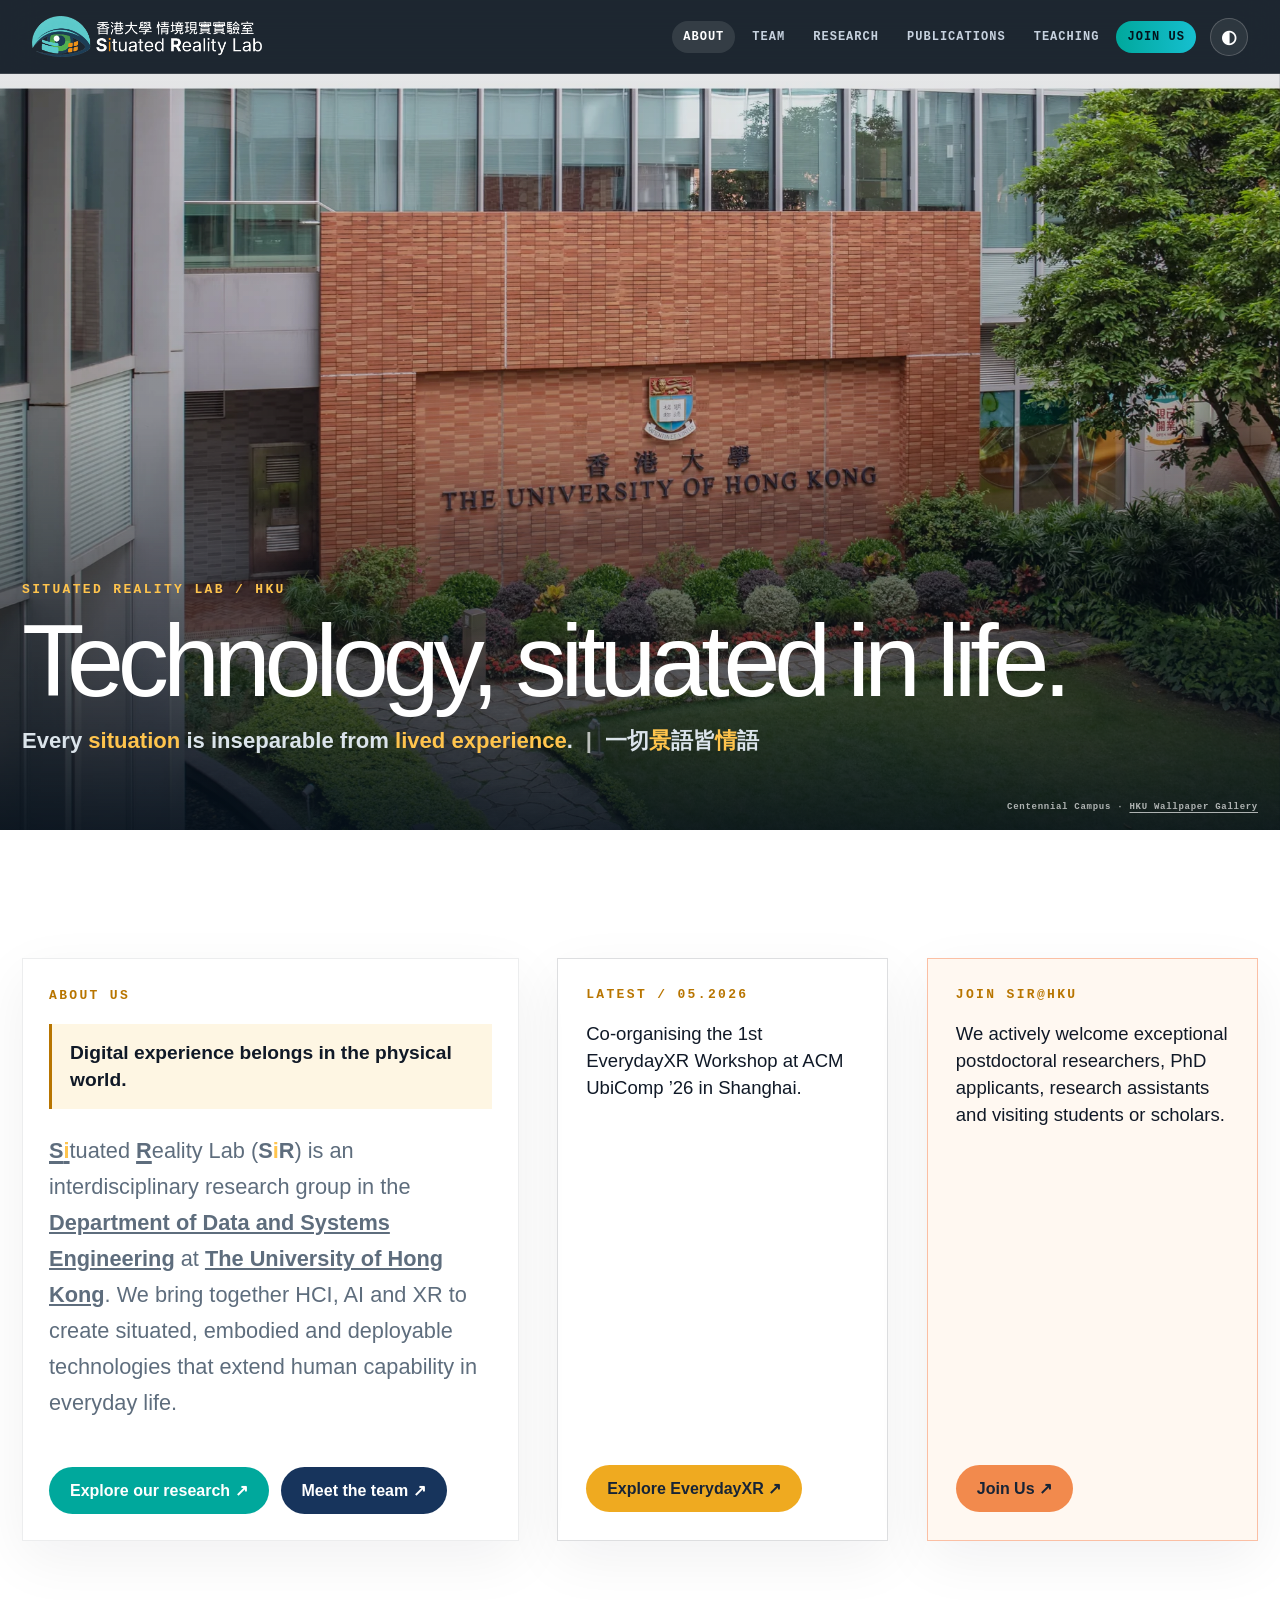
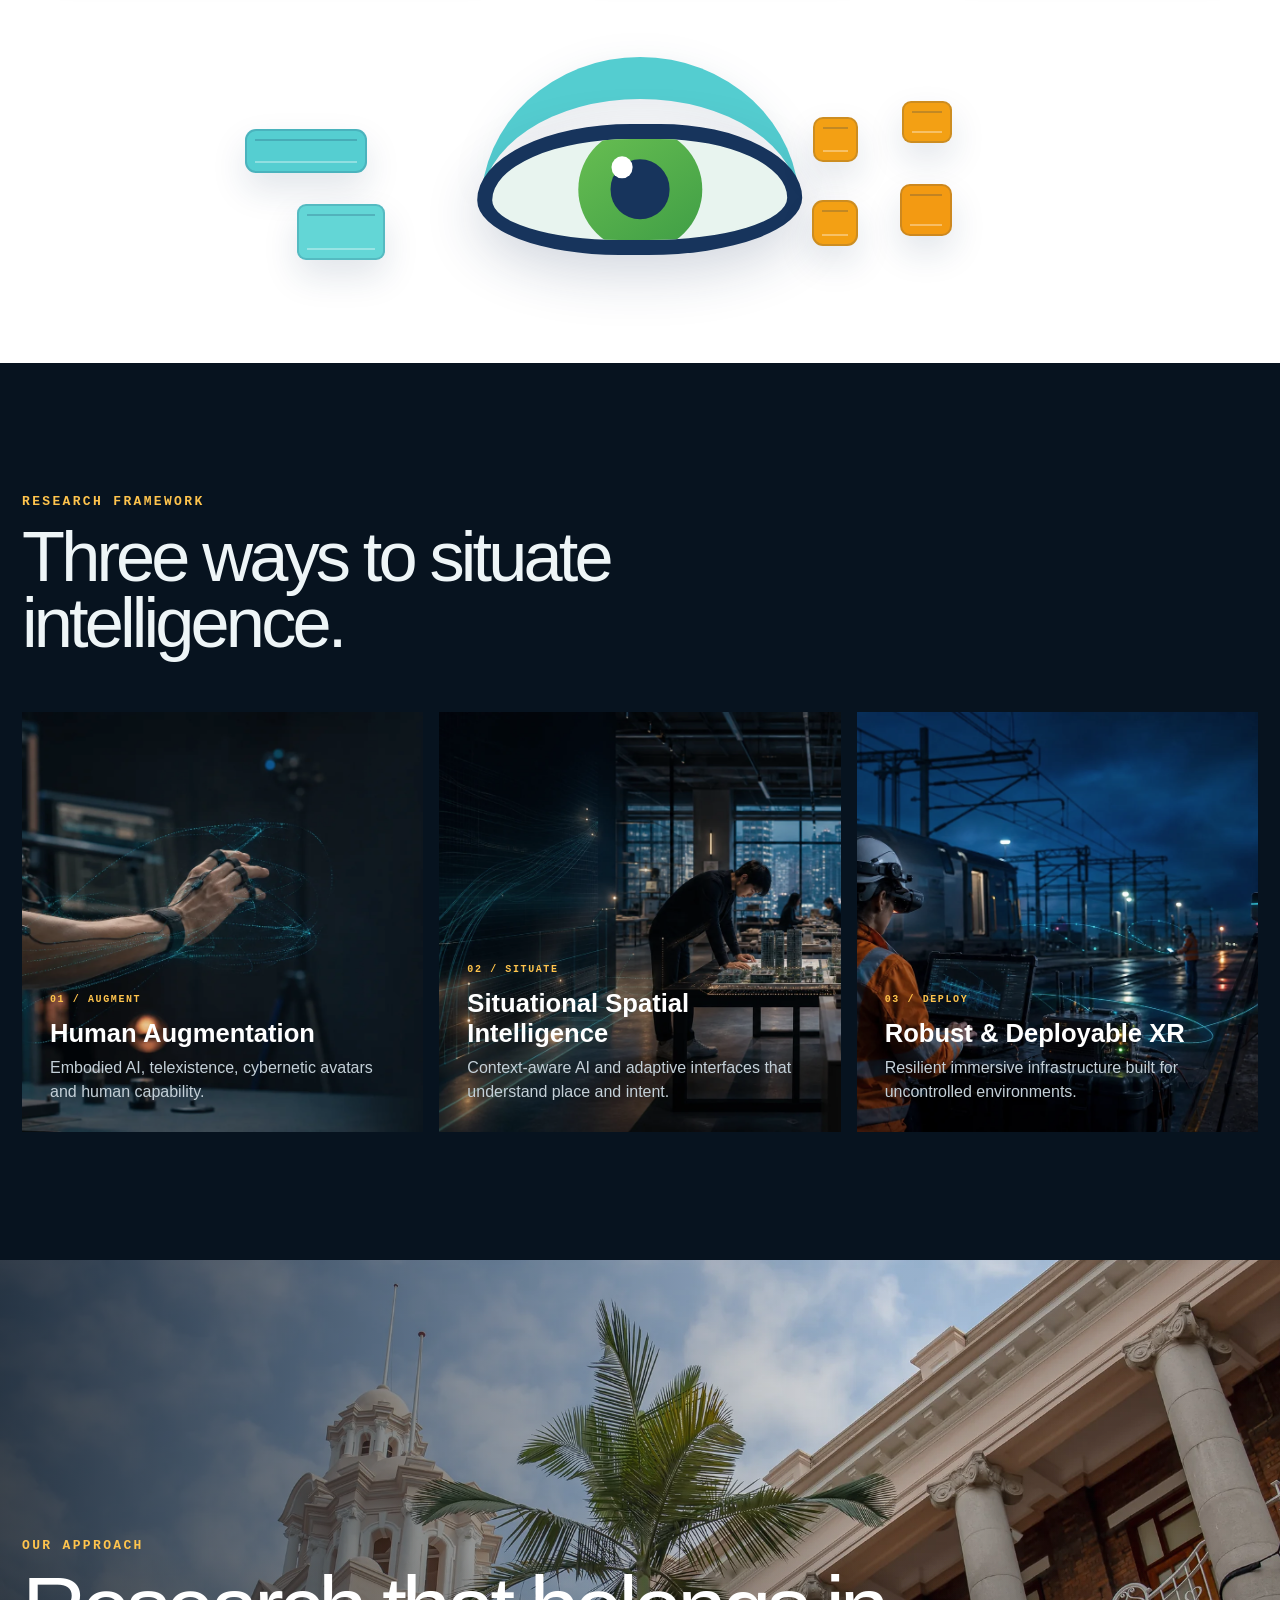
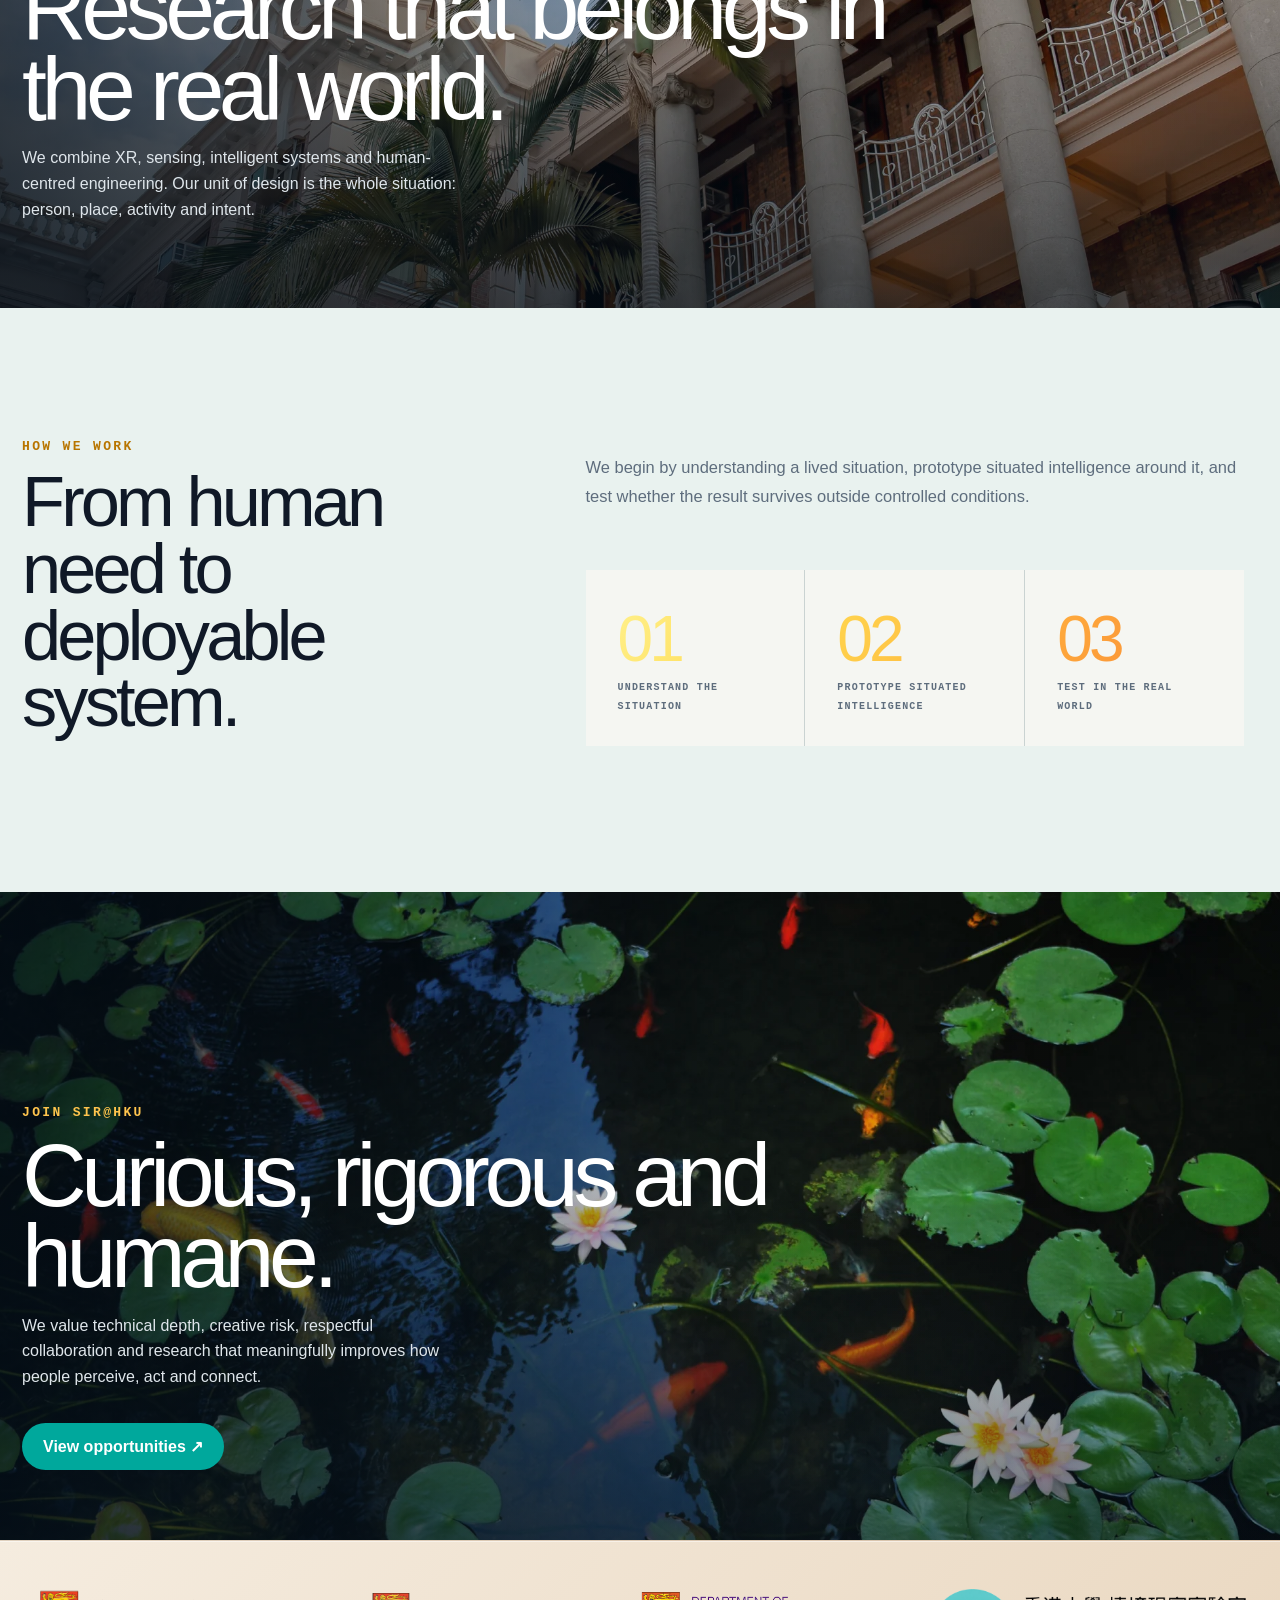
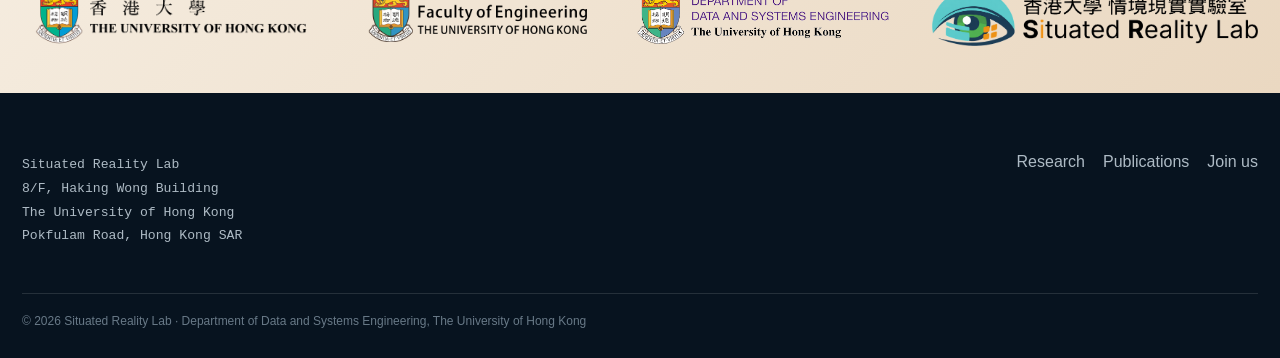
==== index.html @ 09bded4c "Fix About layout and 3D pupil" ====
<!doctype html><html lang="en"><head><meta charset="utf-8"><meta name="viewport" content="width=device-width,initial-scale=1"><meta name="theme-color" content="#07131f"><title>Situated Reality Lab — SiR@HKU</title><meta name="description" content="The Situated Reality Lab at The University of Hong Kong explores human augmentation, situational spatial intelligence and deployable XR systems."><meta property="og:title" content="Situated Reality Lab — SiR@HKU"><meta property="og:description" content="Every situation is inseparable from lived experience."><meta property="og:image" content="assets/campus/centennial-campus.webp"><link rel="icon" href="assets/brand/favicon.png"><link rel="stylesheet" href="site.css?v=20260717-about-eye4"></head><body>
<a class="skip" href="#content">Skip to content</a><header class="site-head"><a class="site-brand" href="index.html"><img src="assets/brand/sir-full-white.png" alt="Situated Reality Lab at HKU"></a><button class="nav-toggle" aria-expanded="false" aria-label="Open navigation">☰</button><nav class="site-nav" aria-label="Primary"><a href="index.html" aria-current="page">About</a><a href="team.html">Team</a><a href="research.html">Research</a><a href="publications.html">Publications</a><a href="teaching.html">Teaching</a><a class="join-pill" href="join.html">Join us</a></nav></header>
<main id="content" class="page-main"><section class="campus-hero"><img src="assets/campus/centennial-campus.webp" alt="HKU Centennial Campus"><div class="hero-copy"><span class="eyebrow">Situated Reality Lab / HKU</span><h1>Technology, situated in life.</h1><p class="hero-manifesto">Every <strong class="manifesto-accent">situation</strong> is inseparable from <strong class="manifesto-accent">lived experience</strong>. <span class="manifesto-divider">|</span> 一切<span class="manifesto-accent">景</span>語皆<span class="manifesto-accent">情</span>語</p></div><small class="photo-credit">Centennial Campus · <a href="https://hku.hk/multimedia/wallpaper-gallery/page-1/">HKU Wallpaper Gallery</a></small></section>
<section class="section section--white about-eye-section" data-about-eye><div class="about-eye-world" aria-hidden="true"><div class="about-eye"><div class="about-eye__cap"></div><div class="about-eye__sclera"><div class="about-eye__iris"><div class="about-eye__pupil"><i></i></div></div></div></div><span class="about-window about-window--1"></span><span class="about-window about-window--2"></span><span class="about-window about-window--3"></span><span class="about-window about-window--4"></span><span class="about-window about-window--5"></span><span class="about-window about-window--6"></span></div><div class="about-intro reveal"><div><span class="eyebrow">About us</span><aside class="about-note">Digital experience belongs in the physical world.</aside><p class="lede"><span class="sir-full-name"><strong class="sir-initial">S<span class="sir-i">i</span></strong>tuated <strong class="sir-initial">R</strong>eality Lab</span> (<strong class="sir-abbr">S<span class="sir-i">i</span>R</strong>) is an interdisciplinary research group in the <strong><a href="https://www.dase.hku.hk/" target="_blank" rel="noreferrer">Department of Data and Systems Engineering</a></strong> at <strong><a href="https://www.hku.hk/" target="_blank" rel="noreferrer">The University of Hong Kong</a></strong>. We bring together HCI, AI and XR to create situated, embodied and deployable technologies that extend human capability in everyday life.</p><div class="about-actions"><a class="button button--teal" href="research.html">Explore our research ↗</a><a class="button" href="team.html">Meet the team ↗</a></div></div><aside class="about-update"><span class="eyebrow">Latest / 05.2026</span><p>Co-organising the 1st EverydayXR Workshop at ACM UbiComp ’26 in Shanghai.</p><a class="button button--amber" href="https://sites.google.com/view/everydayxr2026" target="_blank" rel="noreferrer">Explore EverydayXR ↗</a></aside><aside class="about-update about-update--join"><span class="eyebrow">Join SiR@HKU</span><p>We actively welcome exceptional postdoctoral researchers, PhD applicants, research assistants and visiting students or scholars.</p><a class="button button--orange" href="join.html">Join Us ↗</a></aside></div></section>
<section class="section section--dark"><span class="eyebrow">Research framework</span><h2>Three ways to situate intelligence.</h2><div class="pillars reveal"><a class="pillar" href="research.html#augmentation"><img src="assets/research/human-augmentation-v2.webp" alt="Human augmentation research"><span>01 / AUGMENT</span><h3>Human Augmentation</h3><p>Embodied AI, telexistence, cybernetic avatars and human capability.</p></a><a class="pillar" href="research.html#intelligence"><img src="assets/research/spatial-intelligence-v2.webp" alt="Situational spatial intelligence research"><span>02 / SITUATE</span><h3>Situational Spatial Intelligence</h3><p>Context-aware AI and adaptive interfaces that understand place and intent.</p></a><a class="pillar" href="research.html#systems"><img src="assets/research/deployable-xr-v2.webp" alt="Deployable XR systems research"><span>03 / DEPLOY</span><h3>Robust & Deployable XR</h3><p>Resilient immersive infrastructure built for uncontrolled environments.</p></a></div></section>
<section class="campus-break"><img src="assets/campus/main-building-1.webp" alt="HKU Main Building"><div class="campus-break__copy reveal"><span class="eyebrow">Our approach</span><h2>Research that belongs in the real world.</h2><p>We combine XR, sensing, intelligent systems and human-centred engineering. Our unit of design is the whole situation: person, place, activity and intent.</p></div></section>
<section class="section section--tint"><div class="section-grid reveal"><div><span class="eyebrow">How we work</span><h2>From human need to deployable system.</h2></div><div class="prose"><p>We begin by understanding a lived situation, prototype situated intelligence around it, and test whether the result survives outside controlled conditions.</p><div class="kpi-row how-we-work__steps"><div class="kpi"><b>01</b><span>Understand the situation</span></div><div class="kpi"><b>02</b><span>Prototype situated intelligence</span></div><div class="kpi"><b>03</b><span>Test in the real world</span></div></div></div></div></section>
<section class="campus-break"><img src="assets/campus/law-pond.webp" alt="Pond lilies by the HKU Faculty of Law"><div class="campus-break__copy reveal"><span class="eyebrow">Join SiR@HKU</span><h2>Curious, rigorous and humane.</h2><p>We value technical depth, creative risk, respectful collaboration and research that meaningfully improves how people perceive, act and connect.</p><a class="button button--teal" href="join.html">View opportunities ↗</a></div></section></main>
<div class="logo-strip"><img src="assets/brand/hku-logo.png" alt="The University of Hong Kong"><img src="assets/brand/engineering-logo.png" alt="Faculty of Engineering"><img src="assets/brand/dase-logo.png" alt="Department of Data and Systems Engineering"><img src="assets/brand/sir-full.png" alt="Situated Reality Lab"></div>
<footer class="site-foot"><div class="foot-grid"><address>Situated Reality Lab<br>8/F, Haking Wong Building<br>The University of Hong Kong<br>Pokfulam Road, Hong Kong SAR</address><nav><a href="research.html">Research</a><a href="publications.html">Publications</a><a href="join.html">Join us</a></nav></div><div class="copyright">© 2026 Situated Reality Lab · Department of Data and Systems Engineering, The University of Hong Kong</div></footer><script src="site.js?v=20260717-about-eye3"></script></body></html>
---- site.css ----
:root{--ink:#101927;--muted:#5e6d7d;--paper:#f5f6f2;--teal:#00a89c;--cyan:#16bfd0;--yellow:#ffc44d;--yellow-ink:#b87500;--orange:#f57945;--navy:#17345c;--green:#7fa640;--line:rgba(16,25,39,.14);--max:1240px;--mono:ui-monospace,SFMono-Regular,Menlo,monospace;--sans:Inter,"Helvetica Neue",Arial,"PingFang SC",sans-serif}
*{box-sizing:border-box}html{scroll-behavior:smooth;background:var(--paper)}body{margin:0;color:var(--ink);background:var(--paper);font-family:var(--sans)}img{display:block;max-width:100%}a{color:inherit}::selection{background:var(--orange);color:#fff}.skip{position:absolute;left:-9999px}.skip:focus{left:16px;top:16px;z-index:1000;padding:10px;background:#fff}
.site-head{position:sticky;top:0;z-index:80;display:flex;align-items:center;gap:28px;min-height:74px;padding:10px max(22px,calc((100vw - var(--max))/2));border-bottom:1px solid rgba(255,255,255,.14);color:#fff;background:rgba(6,16,27,.9);backdrop-filter:blur(18px)}.site-brand{display:flex;align-items:center;gap:12px;text-decoration:none;margin-right:auto}.site-brand img{width:230px;height:auto;max-height:46px;object-fit:contain}.site-brand span{display:none}.site-nav{display:flex;align-items:center;gap:6px}.site-nav a,.quick a{padding:10px 11px;text-decoration:none;font:650 11px/1 var(--mono);letter-spacing:.09em;text-transform:uppercase;color:#c7d2df;border-radius:99px}.site-nav a:hover,.site-nav a[aria-current=page]{color:#fff;background:rgba(255,255,255,.1)}.join-pill{background:linear-gradient(90deg,var(--teal),var(--cyan))!important;color:#04131c!important}.nav-toggle{display:none;color:#fff;border:0;background:transparent;font-size:24px}
.campus-hero{position:relative;min-height:min(84vh,880px);display:flex;align-items:end;overflow:hidden;color:#fff;background:#0b1b2a}.campus-hero>img{position:absolute;inset:0;width:100%;height:100%;object-fit:cover;animation:hero-in 1.2s ease both}.campus-hero:after{content:"";position:absolute;inset:0;background:linear-gradient(180deg,rgba(4,15,26,.1),rgba(4,15,26,.2) 45%,rgba(4,15,26,.9))}.hero-copy{position:relative;z-index:2;width:min(var(--max),calc(100% - 44px));margin:0 auto;padding:90px 0 72px}.eyebrow{display:inline-block;font:700 11px/1.2 var(--mono);letter-spacing:.18em;text-transform:uppercase;color:var(--yellow-ink)}.hero-copy .eyebrow,.campus-break .eyebrow,.section--dark .eyebrow{color:var(--yellow)}.hero-copy h1{max-width:11em;margin:18px 0;font-size:clamp(3.2rem,8vw,7.8rem);font-weight:460;line-height:.88;letter-spacing:-.06em;text-wrap:balance}.hero-copy p{max-width:60ch;margin:0;color:#dbe4eb;font-size:clamp(1rem,1.6vw,1.25rem);line-height:1.55}.photo-credit{position:absolute;right:22px;bottom:18px;z-index:3;color:rgba(255,255,255,.66);font:600 9px/1 var(--mono);letter-spacing:.08em}.photo-credit a{text-underline-offset:3px}
.page-main{overflow:hidden}.section{padding:clamp(75px,10vw,140px) max(22px,calc((100vw - var(--max))/2))}.section--white{background:#fff}.section--dark{color:#eef5f7;background:#07131f}.section--tint{background:#e9f2ef}.section-grid{display:grid;grid-template-columns:minmax(0,.8fr) minmax(0,1.2fr);gap:clamp(45px,9vw,120px)}.section h2{max-width:12em;margin:14px 0 28px;font-size:clamp(2.5rem,5.5vw,5.4rem);font-weight:470;line-height:.95;letter-spacing:-.055em}.section h3{font-size:clamp(1.4rem,2vw,2rem);font-weight:560;line-height:1.15}.lede{max-width:60ch;color:var(--muted);font-size:clamp(1.1rem,1.7vw,1.38rem);line-height:1.65}.section--dark .lede,.section--dark p{color:#aebbc5}.prose{max-width:74ch}.prose p,.prose li{color:var(--muted);font-size:1.03rem;line-height:1.75}.prose strong{color:var(--ink)}.section--dark .prose strong{color:#fff}.prose ul{padding-left:1.15em}.kpi-row{display:grid;grid-template-columns:repeat(3,1fr);gap:1px;margin-top:60px;background:var(--line)}.kpi{padding:32px;background:var(--paper)}.kpi b{display:block;font-size:clamp(2.6rem,5vw,5rem);font-weight:470;letter-spacing:-.06em}.kpi span{font:650 10px/1.4 var(--mono);letter-spacing:.12em;text-transform:uppercase;color:var(--muted)}
.campus-break{position:relative;min-height:72vh;display:grid;place-items:end start;overflow:hidden;color:#fff}.campus-break img{position:absolute;inset:-7% 0;width:100%;height:114%;object-fit:cover;transform:translateY(var(--parallax,0))}.campus-break:after{content:"";position:absolute;inset:0;background:linear-gradient(90deg,rgba(3,13,23,.76),rgba(3,13,23,.1) 70%),linear-gradient(0deg,rgba(3,13,23,.55),transparent 55%)}.campus-break__copy{position:relative;z-index:2;width:min(var(--max),calc(100% - 44px));margin:0 auto;padding:70px 0}.campus-break h2{max-width:11em;margin:15px 0;font-size:clamp(3rem,7vw,7rem);font-weight:460;line-height:.9;letter-spacing:-.06em}.campus-break p{max-width:50ch;color:#dfe6eb;line-height:1.6}
.pillars{display:grid;grid-template-columns:repeat(3,1fr);gap:16px;margin-top:55px}.pillar{position:relative;min-height:420px;padding:28px;display:flex;flex-direction:column;justify-content:end;overflow:hidden;color:#fff;background:#0b1926;text-decoration:none}.pillar img{position:absolute;inset:0;width:100%;height:100%;object-fit:cover;filter:saturate(.82)}.pillar:after{content:"";position:absolute;inset:0;background:linear-gradient(0deg,rgba(3,10,18,.95),rgba(3,10,18,.08))}.pillar>*{position:relative;z-index:2}.pillar span{font:700 10px/1 var(--mono);letter-spacing:.16em;color:#67dfd5}.pillar h3{margin:14px 0 8px}.pillar p{margin:0;color:#c4d0d8;line-height:1.5}
.team-grid{display:grid;grid-template-columns:repeat(4,1fr);gap:18px;margin-top:55px}.person{background:#fff;border:1px solid var(--line)}.person img,.person-placeholder{width:100%;aspect-ratio:1;object-fit:cover;background:linear-gradient(135deg,var(--navy),var(--teal));}.person-placeholder{display:grid;place-items:center;color:#fff;font-size:4rem;font-weight:300}.person__copy{padding:21px}.person__copy h3{margin:0 0 8px;font-size:1.25rem}.person__copy p{margin:3px 0;color:var(--muted);font-size:.9rem;line-height:1.45}.person__copy .role{color:var(--yellow-ink);font:700 10px/1.3 var(--mono);letter-spacing:.09em;text-transform:uppercase}.alumni{columns:2;column-gap:55px;padding:0;list-style:none}.alumni li{break-inside:avoid;padding:13px 0;border-bottom:1px solid var(--line);color:var(--muted)}
.research-block{display:grid;grid-template-columns:70px 1fr;gap:35px;padding:45px 0;border-top:1px solid var(--line)}.research-block .num{font:700 12px/1 var(--mono);color:var(--orange)}.research-block h3{margin:0 0 15px;font-size:clamp(2rem,3.4vw,3.5rem);letter-spacing:-.04em}.topic-list{display:grid;grid-template-columns:1fr 1fr;gap:12px 35px;padding:0;list-style:none}.topic-list li{padding:14px 0;border-top:1px solid var(--line);color:var(--muted);line-height:1.55}
.research-scroll{background:#06111c}.research-scroll__section{position:relative;min-height:145vh;color:#fff}.research-scroll__panel{position:sticky;top:74px;display:grid;grid-template-columns:1.15fr .85fr;height:calc(100vh - 74px);min-height:650px;overflow:hidden;background:#07131f}.research-scroll__section:nth-child(even) .research-scroll__panel{grid-template-columns:.85fr 1.15fr}.research-scroll__section:nth-child(even) .research-scroll__visual{order:2}.research-scroll__visual{position:relative;overflow:hidden}.research-scroll__visual:after{content:"";position:absolute;inset:0;background:linear-gradient(90deg,transparent 55%,#07131f)}.research-scroll__section:nth-child(even) .research-scroll__visual:after{background:linear-gradient(270deg,transparent 55%,#07131f)}.research-scroll__visual img{width:100%;height:100%;object-fit:cover;filter:saturate(.86) contrast(1.05);transform:scale(1.03)}.research-scroll__copy{display:flex;flex-direction:column;justify-content:center;padding:clamp(34px,6vw,90px)}.research-scroll__num{font:700 10px/1 var(--mono);letter-spacing:.18em;color:#6ae2d7}.research-scroll__copy h2{margin:20px 0;font-size:clamp(3rem,5.5vw,6rem);font-weight:470;line-height:.9;letter-spacing:-.06em}.research-scroll__copy>p{max-width:42ch;color:#bdc9d2;font-size:1.05rem;line-height:1.6}.research-keywords{display:flex;flex-wrap:wrap;gap:9px;margin:24px 0 0;padding:0;list-style:none}.research-keywords li{padding:9px 11px;border:1px solid rgba(255,255,255,.18);border-radius:99px;color:#e4edf2;font:650 9px/1.2 var(--mono);letter-spacing:.06em}.research-scroll__cta{margin-top:28px;color:#72e1d7;text-decoration:none;font-weight:650}
.about-intro{display:grid;grid-template-columns:1fr 1fr;gap:clamp(40px,8vw,110px);align-items:end}.about-update{padding:28px;border:1px solid var(--line);background:#fff}.about-update p{font-size:1.25rem;line-height:1.45}.about-update a{text-underline-offset:4px}.about-actions{display:flex;gap:12px;flex-wrap:wrap;margin-top:28px}
.manifesto-accent,.text-accent{color:var(--yellow)}.manifesto-divider{padding:0 .3em;color:rgba(255,255,255,.7)}.hero-copy .hero-manifesto{max-width:none;font-size:clamp(1.08rem,1.8vw,1.38rem);font-weight:650}
.pub-tools{display:flex;gap:12px;align-items:center;margin:35px 0}.pub-tools input{width:min(520px,100%);padding:15px 18px;border:1px solid var(--line);background:#fff;font:inherit}.pub-year{display:grid;grid-template-columns:140px 1fr;gap:35px;padding:40px 0;border-top:1px solid var(--line)}.pub-year h2{margin:0;font-size:2.5rem}.pub-list{margin:0;padding:0 0 0 2.5rem;list-style:decimal}.pub-list li{padding:0 0 24px .35rem;color:var(--muted);line-height:1.6}.pub-list li::marker{color:var(--yellow-ink);font:800 11px/1 var(--mono)}.pub-list strong{color:var(--ink)}.author-highlight{padding:0 .15em;color:#fff;background:var(--navy);font-weight:750}.pub-note{color:var(--orange);font-weight:800}.badge{display:inline-block;margin:5px 0 0 8px;padding:5px 8px;color:#fff;background:var(--orange);font:700 9px/1.25 var(--mono);letter-spacing:.05em;text-transform:uppercase}.publication-key{margin:-10px 0 28px;color:var(--muted);font-size:.88rem}.publication-key sup{color:var(--orange);font-weight:800}
.teaching-group{padding:36px;border:1px solid var(--line);background:#fff}.teaching-group+.teaching-group{margin-top:24px}.teaching-brand{display:flex;align-items:center;min-height:74px;margin-bottom:20px}.teaching-brand img{width:auto;max-width:min(420px,100%);max-height:74px;object-fit:contain}.teaching-brand--cam img{max-height:64px}.supervision-note{margin-top:24px;padding:18px 20px;border-left:3px solid var(--teal);color:var(--muted);background:#f2f6f4;font-size:.9rem;line-height:1.6}
.timeline{display:grid;gap:0}.course{display:grid;grid-template-columns:170px 1fr;gap:32px;padding:38px 0;border-top:1px solid var(--line)}.course time{font:700 11px/1.5 var(--mono);letter-spacing:.1em;color:var(--yellow-ink)}.course h3{margin:0 0 10px}.course p{margin:4px 0;color:var(--muted);line-height:1.6}
.status-card{padding:35px;border-left:5px solid var(--orange);background:#fff}.status-card h3{margin-top:0}.opportunities{display:grid;grid-template-columns:repeat(3,1fr);gap:15px;margin-top:40px}.opportunity{padding:26px;border:1px solid var(--line);background:#fff}.opportunity span{color:var(--yellow-ink);font:700 10px/1 var(--mono);letter-spacing:.1em}.opportunity h3{margin:15px 0 8px}.opportunity p{color:var(--muted);line-height:1.55}.faq{max-width:900px;margin-top:40px}.faq details{border-top:1px solid var(--line)}.faq summary{cursor:pointer;padding:24px 34px 24px 0;font-size:1.12rem;font-weight:620;list-style:none}.faq summary:after{content:"+";float:right;color:var(--teal)}.faq details[open] summary:after{content:"−"}.faq details p{max-width:70ch;margin:0 0 25px;color:var(--muted);line-height:1.7}
.button{display:inline-block;margin-top:18px;padding:14px 21px;border-radius:99px;color:#fff;background:var(--navy);text-decoration:none;font-weight:650}.button--teal{background:var(--teal)}.logo-strip{color-scheme:only light;display:grid;grid-template-columns:1.15fr .9fr 1fr 1.25fr;align-items:center;gap:38px;padding:44px max(22px,calc((100vw - var(--max))/2));background:linear-gradient(135deg,#f5ecdf 0%,#ead8c1 100%);border-top:1px solid rgba(113,73,35,.16);box-shadow:inset 0 1px rgba(255,255,255,.48)}.logo-strip img{width:100%;height:58px;object-fit:contain}.logo-strip img:last-child{height:64px}.site-foot{padding:60px max(22px,calc((100vw - var(--max))/2)) 32px;color:#aebbc5;background:#07131f}.foot-grid{display:grid;grid-template-columns:1fr 1fr;gap:40px}.site-foot img{width:165px}.site-foot p,.site-foot address{font:normal .82rem/1.8 var(--mono)}.site-foot nav{display:flex;justify-content:flex-end;gap:18px;flex-wrap:wrap}.site-foot nav a{text-decoration:none}.copyright{margin-top:45px;padding-top:20px;border-top:1px solid rgba(255,255,255,.12);color:#687987;font-size:.75rem}
.about-intro{grid-template-columns:1.2fr .8fr .8fr;gap:clamp(18px,3vw,42px);align-items:stretch}.about-update{display:flex;flex-direction:column}.about-update p{font-size:1.16rem}.about-update a{margin-top:auto}.about-update--join{border-color:rgba(245,121,69,.45);background:#fff8f1}.about-update--join .eyebrow{color:var(--yellow-ink)}
.research-scroll__copy{overflow:auto}.research-keywords--details{display:grid;gap:0;width:100%;margin-top:20px}.research-keywords--details details{border-top:1px solid rgba(255,255,255,.16)}.research-keywords--details summary{cursor:pointer;padding:12px 26px 12px 0;color:#eef5f7;font:650 10px/1.35 var(--mono);letter-spacing:.045em;list-style:none}.research-keywords--details summary:after{content:"+";float:right;color:#67dfd5;font-size:15px}.research-keywords--details details[open] summary:after{content:"−"}.research-keywords--details p{margin:0 0 14px;max-width:48ch;color:#9fb0bc;font-size:.88rem;line-height:1.55}
.team-author{padding:.04em .2em;color:#542400;background:var(--yellow);border-bottom:2px solid var(--orange);font-weight:760}
.section--tint .eyebrow{color:var(--yellow-ink)}.kpi b,.pub-year>h2{color:var(--yellow-ink)}@supports ((-webkit-background-clip:text) or (background-clip:text)){.kpi b{background:linear-gradient(110deg,var(--yellow-ink),var(--orange));-webkit-background-clip:text;background-clip:text;-webkit-text-fill-color:transparent}}.pillar span,.research-scroll__num,.research-block .num{color:var(--yellow)}
.final-thought-note{max-width:900px;margin:0}.final-thought-note h3{margin:8px 0 12px;font-size:1.05rem}.final-thought-note p{margin:8px 0;font-size:.9rem}.join-label{color:var(--yellow-ink)!important}.final-thought-note .join-label{font:800 11px/1.2 var(--mono);letter-spacing:.12em;text-transform:uppercase}.join-page main a[target="_blank"]:not([href*="hku.hk/multimedia"])::after,.join-page main a[href^="mailto:"]::after{content:" ↗";color:var(--yellow-ink);font-weight:800;text-decoration:none}.join-page main .reading-list a[target="_blank"]::after{content:none}
.recruitment-call{display:grid;gap:10px;margin:20px 0;padding:0;list-style:none}.recruitment-call li{padding:15px 18px;border-left:3px solid var(--yellow);color:var(--ink);background:#fff8df;font-weight:720}.recruitment-call span{color:var(--muted);font-weight:560}.opening-intro{display:grid;grid-template-columns:minmax(0,.8fr) minmax(0,1.2fr);gap:clamp(45px,9vw,120px);align-items:end}.opening-intro .eyebrow,.opening-intro h2{grid-column:1}.opening-intro .lede{grid-column:2;grid-row:1 / span 2;margin:0}.opening-list{margin-top:55px;border-top:1px solid var(--line)}.opening-row{display:grid;grid-template-columns:90px 1fr;gap:28px;padding:38px 0;border-bottom:1px solid var(--line)}.opening-index{color:var(--yellow-ink);font:800 12px/1 var(--mono);letter-spacing:.14em}.opening-row h3{margin:0 0 8px}.opening-row p:first-of-type{margin-top:0}.opening-meta{color:var(--yellow-ink)!important;font:750 11px/1.45 var(--mono)!important;letter-spacing:.08em;text-transform:uppercase}.requirement-note{margin:10px 0 20px;padding:13px 16px;border-left:3px solid var(--yellow);color:var(--muted);background:#fff8df;font-size:.84rem;line-height:1.6}.requirement-note sup{color:var(--yellow-ink);font-weight:800}
.join-feature{display:grid;grid-template-columns:minmax(280px,.72fr) minmax(0,1.28fr);gap:clamp(42px,7vw,100px);align-items:start}.join-feature--reverse{grid-template-columns:minmax(0,1.28fr) minmax(280px,.72fr)}.join-feature__media{position:sticky;top:104px;margin:0}.join-feature__media img{width:100%;height:min(76vh,760px);min-height:560px;object-fit:cover;object-position:67% center}.join-feature--reverse .join-feature__media img{object-position:52% center}.join-feature__media figcaption{padding-top:10px;color:var(--muted);font:650 9px/1.45 var(--mono);letter-spacing:.06em}.join-feature__content h2{font-size:clamp(2.6rem,4.8vw,5rem)}.join-feature__content>.lede{margin-bottom:34px}.capability-grid{display:grid;grid-template-columns:1fr 1fr;gap:12px}.capability-grid article{padding:24px;border-top:3px solid var(--yellow);background:#fff}.capability-grid span{color:var(--yellow-ink);font:800 10px/1 var(--mono);letter-spacing:.14em}.capability-grid h3{margin:13px 0 9px;font-size:1.16rem}.capability-grid p,.admission-cards p,.funding-note,.institution-note p{color:var(--muted);line-height:1.65}.profile-note{margin-top:18px;padding:18px 20px;border-left:3px solid var(--yellow);color:var(--muted);background:#f7faf7;font-size:.9rem;line-height:1.65}.admission-cards{display:grid;gap:14px}.admission-cards article{padding:26px;border:1px solid var(--line);background:#f7f8f4}.admission-cards h3{margin:0 0 10px}.admission-cards a,.funding-note a{font-weight:700;text-decoration-color:var(--yellow-ink);text-decoration-thickness:2px;text-underline-offset:3px}.funding-note{margin:18px 0;padding:17px 19px;border-left:3px solid var(--yellow);background:#fff8df}.join-rankings{margin-top:24px}.join-rankings .kpi{padding:18px}.join-rankings .kpi b{font-size:clamp(2rem,3.2vw,3.4rem)}.institution-note{display:grid;grid-template-columns:1fr 1fr;gap:22px;margin-top:24px}.institution-note p{margin:0}.reading-list{display:grid;gap:0;margin-top:28px;padding-left:1.35rem}.reading-list li{padding:15px 0 15px 6px;border-top:1px solid var(--line)}.reading-list a{display:inline;color:var(--ink);font-weight:700;text-decoration-color:var(--yellow-ink);text-decoration-thickness:2px;text-underline-offset:4px}.reading-list cite{font-style:italic}.citation-meta{display:block;margin-top:6px;color:var(--muted);font:600 10px/1.55 var(--mono);letter-spacing:.025em}
.kpi-row.kpi-row--four{grid-template-columns:repeat(4,1fr)}
.why-join{overflow:hidden}.why-join__intro{display:grid;grid-template-columns:minmax(0,.85fr) minmax(0,1.15fr);gap:clamp(45px,9vw,120px);align-items:end}.why-join__intro h2{margin-bottom:0}.why-join__context{max-width:68ch}.why-join__context p{color:#b7c2ca;font-size:1.05rem;line-height:1.72}.why-join__context a{color:#fff;font-weight:700;text-decoration-color:var(--yellow);text-decoration-thickness:2px;text-underline-offset:4px}.why-join__context strong{color:var(--yellow)}.why-join__showcase{display:grid;grid-template-columns:minmax(0,1.18fr) minmax(300px,.82fr);gap:clamp(28px,5vw,68px);align-items:stretch;margin-top:60px}.why-join__visual{display:flex;flex-direction:column;justify-content:flex-end;margin:0;padding:clamp(22px,4vw,48px) clamp(15px,3vw,40px) 12px;background:#d8d1c1}.why-join__visual img{width:100%;height:auto;max-height:540px;object-fit:contain}.why-join__visual figcaption{padding-top:12px;color:#49525a;font:650 9px/1.45 var(--mono);letter-spacing:.06em}.why-join__visual a{font-weight:700}.why-join__funding{padding:clamp(25px,4vw,44px);border-top:4px solid var(--yellow);background:#102231}.micro-label{color:var(--yellow);font:800 10px/1 var(--mono);letter-spacing:.14em;text-transform:uppercase}.why-join__funding h3{max-width:13em;margin:16px 0 28px;font-size:clamp(1.8rem,3vw,3.1rem);font-weight:520;letter-spacing:-.035em}.funding-paths{display:grid;gap:18px}.funding-paths article{padding-top:18px;border-top:1px solid #29404f}.funding-paths article>span{color:var(--yellow);font:800 10px/1 var(--mono);letter-spacing:.12em;text-transform:uppercase}.funding-paths h4{margin:9px 0 8px;color:#fff;font-size:1.08rem}.funding-paths p{margin:0;color:#aebbc5;font-size:.92rem;line-height:1.65}.funding-paths a{color:#fff;text-decoration-color:var(--yellow);text-underline-offset:3px}.why-join__rankings{margin-top:44px;background:#29404f}.why-join__rankings .kpi{padding:24px;background:#102231}.why-join__rankings .kpi b{color:var(--yellow);font-size:clamp(2.6rem,4.5vw,4.5rem)}.why-join__rankings .kpi span{color:#aebbc5}.why-join__source{display:grid;grid-template-columns:minmax(170px,.36fr) 1fr;align-items:center;gap:24px;margin-top:20px;padding:14px;border:1px solid #29404f;color:#fff;background:#0c1b28;transition:border-color .25s,transform .25s}.why-join__source:hover{border-color:var(--yellow);transform:translateY(-2px)}.why-join__source img{width:100%;height:90px;object-fit:cover}.why-join__source span{display:grid;gap:8px}.why-join__source small{color:#8fa0ab;font:650 9px/1.4 var(--mono);letter-spacing:.08em;text-transform:uppercase}.why-join__source strong{color:var(--yellow);font-size:1.08rem}.join-page main .why-join__context a::after,.join-page main .funding-paths a::after,.join-page main .why-join__visual a::after,.join-page main .why-join__source::after{content:none}
.reveal{opacity:0;transform:translateY(24px);transition:.7s ease}.reveal.is-visible{opacity:1;transform:none}@keyframes hero-in{from{scale:1.06;opacity:.5}to{scale:1;opacity:1}}
@media(max-width:900px){.nav-toggle{display:block}.site-nav{position:absolute;left:0;right:0;top:100%;display:none;flex-direction:column;align-items:stretch;padding:14px 22px;background:#07131f}.site-nav.is-open{display:flex}.site-nav a{padding:14px}.section-grid,.foot-grid,.about-intro,.opening-intro,.join-feature,.join-feature--reverse,.why-join__intro,.why-join__showcase{grid-template-columns:1fr}.opening-intro .eyebrow,.opening-intro h2,.opening-intro .lede{grid-column:1;grid-row:auto}.opening-row{grid-template-columns:54px 1fr}.application-notes{margin-left:82px}.join-feature__media{position:relative;top:0;order:0}.join-feature__content{order:1}.join-feature__media img{height:56vh;min-height:420px}.pillars{grid-template-columns:1fr}.pillar{min-height:350px}.team-grid{grid-template-columns:repeat(2,1fr)}.opportunities{grid-template-columns:1fr}.topic-list{grid-template-columns:1fr}.site-foot nav{justify-content:flex-start}.campus-hero{min-height:72vh}.hero-copy h1{font-size:clamp(3.2rem,13vw,6rem)}.logo-strip{grid-template-columns:1fr 1fr}.research-scroll__section{min-height:auto}.research-scroll__panel,.research-scroll__section:nth-child(even) .research-scroll__panel{position:relative;top:0;grid-template-columns:1fr;height:auto;min-height:0}.research-scroll__section:nth-child(even) .research-scroll__visual{order:0}.research-scroll__visual{height:52vh;min-height:380px}.research-scroll__visual:after,.research-scroll__section:nth-child(even) .research-scroll__visual:after{background:linear-gradient(0deg,#07131f,transparent 60%)}.research-scroll__copy{padding:55px 24px 75px}}
.join-page main .why-join__context a::after,.join-page main .funding-paths a::after,.join-page main .why-join__visual a::after,.join-page main .why-join__source::after{content:none!important}
@media(max-width:600px){.site-head{min-height:66px}.site-brand img{width:180px}.team-grid{grid-template-columns:1fr}.alumni{columns:1}.kpi-row{grid-template-columns:1fr}.capability-grid,.institution-note{grid-template-columns:1fr}.pub-year,.course,.research-block,.opening-row{grid-template-columns:1fr}.opening-row{gap:14px}.application-notes{margin-left:0}.join-feature__media img{height:62vh;min-height:360px}.pub-year{gap:15px}.research-block{gap:16px}.logo-strip{grid-template-columns:1fr;gap:25px}.logo-strip img{width:min(330px,100%);object-position:left center}.hero-copy{padding-bottom:50px}.campus-break{min-height:62vh}.why-join__source{grid-template-columns:1fr}.why-join__source img{height:auto}.why-join__visual{padding:22px 10px 10px}}
@media(max-width:600px){.kpi-row.kpi-row--four{grid-template-columns:1fr}}
@media(prefers-reduced-motion:reduce){html{scroll-behavior:auto}.reveal{opacity:1;transform:none}.campus-hero>img{animation:none}}
.reading-section{display:grid;grid-template-columns:minmax(280px,.72fr) minmax(0,1.28fr);gap:clamp(42px,7vw,100px);align-items:start}.reading-section__intro{position:sticky;top:104px}.reading-photo{margin:32px 0 0}.reading-photo img{width:100%;height:min(58vh,560px);min-height:440px;object-fit:cover}.reading-photo figcaption{padding-top:10px;color:var(--muted);font:650 9px/1.45 var(--mono);letter-spacing:.06em}
@media(max-width:900px){.reading-section{grid-template-columns:1fr}.reading-section__intro{position:relative;top:0}.reading-photo img{height:55vh;min-height:400px}}
.why-join__visual{position:relative;display:block;overflow:hidden;padding:0;background:#d8b846}.why-join__visual img{width:100%;height:100%;min-height:620px;max-height:none;object-fit:cover;object-position:center}.why-join__visual figcaption{position:absolute;right:0;bottom:0;left:0;padding:36px 18px 14px;color:#fff;background:linear-gradient(transparent,rgba(7,19,31,.88));font:650 9px/1.45 var(--mono);letter-spacing:.06em}.why-join__visual a{color:#fff}.why-join__rankings{grid-template-columns:repeat(4,minmax(0,1fr))}.why-join__rankings .kpi{min-width:0}.why-join__rankings .kpi span{line-height:1.45}
@media(max-width:900px){.why-join__visual img{min-height:520px}.why-join__rankings{grid-template-columns:repeat(2,minmax(0,1fr))}}
@media(max-width:600px){.why-join__visual img{min-height:360px}.why-join__rankings{grid-template-columns:repeat(2,minmax(0,1fr))}.why-join__rankings .kpi{padding:18px 14px}.why-join__rankings .kpi b{font-size:clamp(2.25rem,12vw,3.4rem)}.why-join__rankings .kpi span{font-size:.72rem}}
.research-vision__image{width:100%;margin:0 0 30px}.research-vision__image img{display:block;width:100%;aspect-ratio:3/2;object-fit:cover}.research-vision__image figcaption{padding-top:10px;color:var(--muted);font:650 9px/1.45 var(--mono);letter-spacing:.06em}.research-vision__image a{color:var(--ink);font-weight:700;text-decoration-color:var(--yellow-ink);text-underline-offset:3px}
.why-join__rankings .kpi b{background:linear-gradient(125deg,var(--rank-start,#ffe36a),var(--rank-end,#ff9f32));-webkit-background-clip:text;background-clip:text;-webkit-text-fill-color:transparent}.why-join__rankings .kpi:nth-child(1){--rank-start:#fff08a;--rank-end:#ffd84d}.why-join__rankings .kpi:nth-child(2){--rank-start:#ffe36a;--rank-end:#ffc247}.why-join__rankings .kpi:nth-child(3){--rank-start:#ffd54f;--rank-end:#ffb33b}.why-join__rankings .kpi:nth-child(4){--rank-start:#ffca45;--rank-end:#ffa43a}.why-join__rankings .kpi:nth-child(5){--rank-start:#ffba40;--rank-end:#ff9638}.why-join__rankings .kpi:nth-child(6){--rank-start:#ffac3d;--rank-end:#f88935}.why-join__rankings .kpi:nth-child(7){--rank-start:#ff9f39;--rank-end:#ee7c32}.why-join__rankings .kpi:nth-child(8){--rank-start:#ff9137;--rank-end:#df6f2f}
.how-we-work__steps .kpi b{background:linear-gradient(125deg,var(--step-start,#fff08a),var(--step-end,#ff9f32));-webkit-background-clip:text;background-clip:text;-webkit-text-fill-color:transparent}.how-we-work__steps .kpi:nth-child(1){--step-start:#fff08a;--step-end:#ffd84d}.how-we-work__steps .kpi:nth-child(2){--step-start:#ffd54f;--step-end:#ffb33b}.how-we-work__steps .kpi:nth-child(3){--step-start:#ffac3d;--step-end:#f88935}
.open-access-label{display:inline-flex;align-items:center;margin-left:8px;padding:4px 7px;border:1px solid #86c59b;border-radius:999px;color:#17683a;background:#e7f6ec;font:800 8px/1 var(--mono);letter-spacing:.08em;text-transform:uppercase;vertical-align:1px}
.research-scroll__copy{min-height:0;overflow-y:auto;justify-content:safe center;scrollbar-gutter:stable}.research-scroll__num{font-size:13px;line-height:1.1;letter-spacing:.16em}.research-keywords--details summary{padding:14px 28px 14px 0;font-size:13px;line-height:1.4;letter-spacing:.035em}.research-keywords--details summary:after{font-size:18px}.research-keywords--details p{margin-bottom:16px;font-size:.92rem;line-height:1.58}
.research-scroll__num{position:sticky;top:0;z-index:3;align-self:flex-start;padding:8px 12px 8px 0;background:linear-gradient(90deg,#07131f 78%,rgba(7,19,31,0))}
@media(max-width:600px){.reading-photo img{height:62vh;min-height:360px}}

/* Research cinematic prototype: scroll is the timeline; images are replaceable by encoded video later. */
.research-cinematic{--cinematic-progress:0;position:relative;isolation:isolate;background:#06111c}
.research-cinematic__stage{position:sticky;top:74px;z-index:0;height:calc(100vh - 74px);overflow:hidden;background:#06111c}
.research-cinematic__scene{position:absolute;inset:0;opacity:0;transform:scale(1.08);will-change:opacity,transform;transition:opacity .12s linear}
.research-cinematic__scene img{width:100%;height:100%;object-fit:cover;filter:saturate(.88) contrast(1.08) brightness(.72)}
.research-cinematic__scene:after{content:"";position:absolute;inset:0;background:linear-gradient(90deg,rgba(4,13,22,.14),rgba(4,13,22,.28) 48%,rgba(4,13,22,.94) 82%),linear-gradient(0deg,rgba(4,13,22,.62),transparent 45%)}
.research-cinematic__scene--augment{opacity:var(--scene-1,1);transform:scale(calc(1.08 - var(--scene-1-progress,0)*.06)) translate3d(calc(var(--scene-1-progress,0)*-1.5%),0,0)}
.research-cinematic__scene--situate{opacity:var(--scene-2,0);transform:scale(calc(1.08 - var(--scene-2-progress,0)*.06)) translate3d(calc((1 - var(--scene-2-progress,0))*1.5%),0,0)}
.research-cinematic__scene--deploy{opacity:var(--scene-3,0);transform:scale(calc(1.08 - var(--scene-3-progress,0)*.06)) translate3d(calc((1 - var(--scene-3-progress,0))*1.5%),0,0)}
.research-cinematic__glow{position:absolute;left:18%;top:30%;width:30vw;height:30vw;border-radius:50%;background:radial-gradient(circle,rgba(0,212,194,.24),transparent 68%);mix-blend-mode:screen;transform:translate3d(calc(var(--cinematic-progress)*8vw),calc(var(--cinematic-progress)*-3vw),0)}
.research-cinematic__grid{position:absolute;inset:0;opacity:.18;background-image:linear-gradient(rgba(91,226,213,.2) 1px,transparent 1px),linear-gradient(90deg,rgba(91,226,213,.2) 1px,transparent 1px);background-size:72px 72px;mask-image:linear-gradient(90deg,#000,transparent 68%);transform:perspective(700px) rotateX(62deg) translateY(48%) scale(1.5);transform-origin:bottom}
.research-cinematic__hud{position:absolute;left:max(22px,calc((100vw - var(--max))/2));right:max(22px,calc((100vw - var(--max))/2));bottom:26px;display:grid;grid-template-columns:auto auto 1fr auto;align-items:center;gap:14px;color:#d7e2e9;font:750 9px/1 var(--mono);letter-spacing:.14em;text-transform:uppercase}
.research-cinematic__hud b{color:var(--yellow);font-size:13px}.research-cinematic__hud i{height:1px;background:linear-gradient(90deg,var(--yellow) calc(var(--cinematic-progress)*100%),rgba(255,255,255,.2) 0)}.research-cinematic__hud small{font:inherit;color:#8fa2ae}
.research-cinematic .research-scroll__section{z-index:2;min-height:115vh;margin-top:0;padding:15vh max(22px,calc((100vw - var(--max))/2)) 18vh;pointer-events:none}
.research-cinematic .research-scroll__section:first-of-type{margin-top:calc(-100vh + 74px)}
.research-cinematic .research-scroll__panel,.research-cinematic .research-scroll__section:nth-child(even) .research-scroll__panel{position:relative;top:auto;display:block;width:min(570px,48vw);height:auto;min-height:0;margin-left:auto;overflow:visible;background:transparent;pointer-events:auto}
.research-cinematic .research-scroll__visual{display:none}
.research-cinematic .research-scroll__copy{max-height:none;overflow:visible;justify-content:flex-start;padding:clamp(28px,4vw,54px);border:1px solid rgba(255,255,255,.14);background:rgba(7,19,31,.82);box-shadow:0 30px 90px rgba(0,0,0,.28);backdrop-filter:blur(18px)}
.research-cinematic .research-scroll__num{position:static;padding:0;background:none}
.research-cinematic .research-scroll__copy h2{font-size:clamp(3rem,4.8vw,5.2rem)}

@media(max-width:900px){
  .research-cinematic__stage{top:66px;height:calc(100vh - 66px)}
  .research-cinematic__scene:after{background:linear-gradient(0deg,rgba(4,13,22,.96) 5%,rgba(4,13,22,.25) 72%),linear-gradient(90deg,rgba(4,13,22,.15),rgba(4,13,22,.45))}
  .research-cinematic__hud{bottom:15px;grid-template-columns:auto auto 1fr}.research-cinematic__hud small{display:none}
  .research-cinematic .research-scroll__section{min-height:125vh;margin-top:0;padding:44vh 22px 14vh}
  .research-cinematic .research-scroll__section:first-of-type{margin-top:calc(-100vh + 66px)}
  .research-cinematic .research-scroll__panel,.research-cinematic .research-scroll__section:nth-child(even) .research-scroll__panel{width:100%;margin:0}
  .research-cinematic .research-scroll__copy{max-height:none;padding:26px 22px}
  .research-cinematic .research-scroll__copy h2{font-size:clamp(2.7rem,10vw,4rem)}
}
@media(prefers-reduced-motion:reduce){.research-cinematic__scene{transform:none!important;transition:none}.research-cinematic__grid,.research-cinematic__glow{display:none}}
.research-world-canvas{position:absolute;inset:0;width:100%;height:100%;display:block;background:radial-gradient(circle at 35% 45%,#123649 0,#071824 42%,#030a12 100%)}
.research-world-fallback{display:none;position:absolute;inset:0}.research-world-fallback img{width:100%;height:100%;object-fit:cover;filter:brightness(.58) saturate(.8)}
.research-world-fallback:after{content:"";position:absolute;inset:0;background:linear-gradient(90deg,transparent,#07131f 78%)}
.research-world-canvas.is-unavailable+.research-world-fallback{display:block}
@media(prefers-reduced-motion:reduce){.research-world-canvas{display:none}.research-world-fallback{display:block}}
.research-outro{margin-top:-100px}

/* Persistent light / dark appearance switch. */
.theme-toggle{flex:0 0 auto;display:grid;place-items:center;width:38px;height:38px;padding:0;border:1px solid rgba(255,255,255,.2);border-radius:50%;color:#fff;background:rgba(255,255,255,.07);font:700 18px/1 var(--sans);cursor:pointer;transition:background .2s,border-color .2s,transform .2s}.theme-toggle:hover{border-color:var(--yellow);background:rgba(255,255,255,.14);transform:rotate(8deg)}.theme-toggle:focus-visible{outline:2px solid var(--yellow);outline-offset:3px}
html[data-theme=dark]{color-scheme:dark;--ink:#edf4f6;--muted:#aebbc5;--paper:#07131f;--line:rgba(225,238,244,.15);--yellow-ink:#ffc44d}
html[data-theme=dark] body{color:var(--ink);background:#07131f}
html[data-theme=dark] .section--white{background:#0b1926}
html[data-theme=dark] .section--tint{background:#102231}
html[data-theme=dark] .section--white .prose p,html[data-theme=dark] .section--white .prose li,html[data-theme=dark] .section--tint .prose p,html[data-theme=dark] .section--tint .prose li,html[data-theme=dark] .lede{color:#aebbc5}
html[data-theme=dark] .prose strong,html[data-theme=dark] .research-vision__image a,html[data-theme=dark] .research-outro__image a{color:#f3f7f8}
html[data-theme=dark] .about-update,html[data-theme=dark] .person,html[data-theme=dark] .status-card,html[data-theme=dark] .opportunity,html[data-theme=dark] .capability-grid article,html[data-theme=dark] .admission-cards article,html[data-theme=dark] .pub-tools input{color:#edf4f6;background:#102231;border-color:var(--line)}
html[data-theme=dark] .about-update--join,html[data-theme=dark] .recruitment-call li,html[data-theme=dark] .requirement-note,html[data-theme=dark] .funding-note{color:#f3eadb;background:#2b2418}
html[data-theme=dark] .supervision-note,html[data-theme=dark] .profile-note{color:#b9c5cc;background:#0d202d}
html[data-theme=dark] .pub-list strong,html[data-theme=dark] .reading-list a,html[data-theme=dark] .course h3,html[data-theme=dark] .opening-row h3{color:#f3f7f8}
html[data-theme=dark] .kpi{background:#102231}
html[data-theme=dark] .research-outro{background:#102231}
html[data-theme=dark] .reading-section{background:#0b1926}
html[data-theme=dark] .reading-list li,html[data-theme=dark] .pub-year,html[data-theme=dark] .course,html[data-theme=dark] .opening-row{border-color:var(--line)}
html[data-theme=dark] .teaching-group{color:#101927;background:linear-gradient(135deg,#f5ecdf 0%,#ead8c1 100%);border-color:rgba(113,73,35,.16)}
html[data-theme=dark] .teaching-group .eyebrow,html[data-theme=dark] .teaching-group time{color:#9b6200}
html[data-theme=dark] .teaching-group h2,html[data-theme=dark] .teaching-group h3,html[data-theme=dark] .teaching-group strong{color:#101927}
html[data-theme=dark] .teaching-group p,html[data-theme=dark] .teaching-group .course p{color:#53606b}
html[data-theme=dark] .teaching-group .supervision-note{color:#53606b;background:rgba(255,255,255,.48)}
html[data-theme=dark] .logo-strip{color-scheme:only light;background:linear-gradient(135deg,#f5ecdf 0%,#ead8c1 100%)}
@media(max-width:600px){.theme-toggle{width:34px;height:34px;font-size:16px}}
.site-head{gap:10px;padding-right:clamp(18px,2.5vw,36px);padding-left:clamp(18px,2.5vw,36px)}.site-brand{order:1}.site-nav{order:2;margin-left:auto}.theme-toggle{order:3;margin-left:4px}.nav-toggle{order:4}
@media(max-width:900px){.site-nav{margin-left:0}.theme-toggle{margin-left:auto}.site-brand{margin-right:0}}
.site-nav a{font-size:12px;letter-spacing:.085em}
.eyebrow{font-size:13px}
.about-note{max-width:34rem;margin:20px 0 24px;padding:15px 18px;border-left:3px solid var(--yellow-ink);background:rgba(240,178,30,.12);color:var(--ink);font-size:clamp(1.05rem,1.5vw,1.25rem);font-weight:700;line-height:1.45}
html[data-theme=dark] .about-note{background:rgba(240,178,30,.1);color:#eef5f7}
.sir-initial,.sir-abbr{font-weight:800}.sir-i{color:var(--yellow)}.sir-initial{text-decoration-line:underline;text-decoration-color:currentColor;text-decoration-thickness:.12em;text-underline-offset:.15em}
.about-eye-section{position:relative;isolation:isolate;min-height:760px;padding-bottom:clamp(300px,29vw,390px);overflow:hidden}
.about-eye-section .about-intro{position:relative;z-index:2}
.about-eye-section .about-intro>div,.about-eye-section .about-update{box-shadow:0 18px 55px rgba(16,25,39,.06)}
.about-eye-section .about-intro>div:first-child{padding:26px;background:rgba(255,255,255,.94);border:1px solid rgba(16,25,39,.08);backdrop-filter:blur(9px)}
.about-eye-world{--gx:0;--gy:0;position:absolute;z-index:1;left:50%;bottom:0;width:min(920px,94vw);height:clamp(280px,29vw,380px);transform:translateX(-50%);pointer-events:none}
.about-eye{position:absolute;left:50%;top:53%;width:clamp(240px,27vw,350px);height:clamp(135px,15vw,195px);transform:translate(-50%,-50%)}
.about-eye__cap{position:absolute;z-index:1;left:4%;top:-8%;width:92%;height:77%;border-top:clamp(24px,3.4vw,42px) solid #54cdd0;border-radius:50% 50% 0 0/100% 100% 0 0;filter:drop-shadow(0 10px 18px rgba(23,52,92,.1))}
.about-eye__sclera{position:absolute;z-index:2;left:3%;bottom:5%;width:94%;height:68%;overflow:hidden;border:clamp(9px,1.2vw,15px) solid #17345c;border-radius:52% 48% 52% 48%/64% 62% 48% 46%;background:#e8f4ef;box-shadow:0 18px 55px rgba(23,52,92,.2);transform-origin:center;transition:transform .12s ease}
.about-eye__iris{position:absolute;left:50%;top:50%;width:42%;aspect-ratio:1;border-radius:50%;background:linear-gradient(145deg,#69bf52,#3e9d45);transform:translate(calc(-50% + var(--gx)*26px),calc(-50% + var(--gy)*15px));transition:transform .16s cubic-bezier(.2,.8,.2,1)}
.about-eye__pupil{position:absolute;left:50%;top:50%;width:48%;aspect-ratio:1;border-radius:50%;background:#17345c;transform:translate(-50%,-50%)}
.about-eye__pupil i{position:absolute;left:2%;top:-5%;width:36%;aspect-ratio:1;border-radius:50%;background:#fff}
.about-eye-world.is-blinking .about-eye__sclera{transform:scaleY(.07)}
.about-window{--mx:0px;--my:0px;position:absolute;display:block;border:2px solid rgba(23,52,92,.17);box-shadow:0 16px 35px rgba(23,52,92,.13);transform:translate(var(--mx),var(--my));transition:transform .55s cubic-bezier(.2,.8,.2,1),left .55s cubic-bezier(.2,.8,.2,1),top .55s cubic-bezier(.2,.8,.2,1)}
.about-window:after{content:"";position:absolute;inset:8px;border-top:2px solid rgba(23,52,92,.22);border-bottom:2px solid rgba(255,255,255,.35)}
.about-window--1{left:6%;top:25%;width:128px;height:48px;border-radius:11px;background:#55ced1}
.about-window--2{left:14%;top:61%;width:92px;height:62px;border-radius:9px;background:#63d6d6}
.about-window--3{left:29%;top:12%;width:56px;height:56px;border-radius:10px;background:#f3a014}
.about-window--4{right:27%;top:18%;width:64px;height:45px;border-radius:9px;background:#f3a014}
.about-window--5{right:13%;top:55%;width:108px;height:60px;border-radius:11px;background:#54cdd0}
.about-window--6{right:5%;top:22%;width:50px;height:74px;border-radius:10px;background:#f39a12}
html[data-theme=dark] .about-eye-section .about-intro>div:first-child{color:#eef5f7;background:rgba(16,34,49,.94);border-color:rgba(255,255,255,.1)}
html[data-theme=dark] .about-eye__sclera{background:#dcece8}
@media(max-width:900px){.about-eye-section{min-height:0;padding-bottom:300px}.about-eye-world{height:285px}.about-eye-section .about-intro>div:first-child{padding:22px}.about-window--1{left:2%}.about-window--2{left:9%}.about-window--5{right:8%}.about-window--6{right:1%}}
@media(max-width:600px){.about-eye-section{padding-bottom:250px}.about-eye-world{height:235px}.about-eye{width:220px;height:124px}.about-window--1{width:72px;height:36px}.about-window--2{width:58px;height:46px}.about-window--3{left:18%;width:38px;height:38px}.about-window--4{right:17%;width:40px;height:34px}.about-window--5{width:64px;height:42px}.about-window--6{width:36px;height:52px}}
@media(prefers-reduced-motion:reduce){.about-eye__iris,.about-eye__sclera,.about-window{transition:none!important}.about-eye-world.is-autonomous .about-eye__iris,.about-eye-world.is-autonomous .about-window{animation:none!important}}
.about-eye-section{min-height:920px;padding-bottom:clamp(350px,33vw,440px)}
.about-eye-section .about-intro{align-items:stretch}
.about-eye-section .about-update{height:100%;min-height:0;align-self:stretch}
.about-update .button{align-self:flex-start;margin-top:auto}.button--amber{color:#172436;background:#efaa20}.button--orange{color:#172436;background:#f28a4d}
.about-eye-world{left:50%;right:auto;bottom:8px;width:min(1040px,calc(100vw - 44px));height:clamp(320px,31vw,410px);transform:translateX(-50%)}
.about-window--1{left:12%;top:43%;width:122px;height:44px}
.about-window--2{left:17%;top:62%;width:88px;height:56px}
.about-window--3{left:auto;right:29%;top:40%;width:45px;height:45px}
.about-window--4{right:20%;top:36%;width:50px;height:42px}
.about-window--5{right:29%;top:61%;width:46px;height:46px;background:#f3a014}
.about-window--6{right:20%;top:57%;width:52px;height:52px}
@media(max-width:900px){.about-eye-section{min-height:0;padding-bottom:280px}.about-eye-section .about-update{width:100%;height:auto;min-height:0}.about-eye-world{left:50%;right:auto;bottom:0;width:min(760px,96vw);height:270px;transform:translateX(-50%)}}
@media(max-width:600px){.about-eye-section{padding-bottom:235px}.about-eye-world{height:225px}.about-window--1{left:4%;width:70px;height:34px}.about-window--2{left:10%;width:56px;height:42px}.about-window--3{right:27%;width:34px;height:34px}.about-window--4{right:12%;width:38px;height:32px}.about-window--5{right:27%;width:34px;height:34px}.about-window--6{right:12%;width:38px;height:40px}}
.research-outro{position:relative;z-index:4}.research-outro__image{width:100%;margin:0 0 30px}.research-outro__image img{width:100%;aspect-ratio:16/8;object-fit:cover;object-position:center 43%}.research-outro__image figcaption{padding-top:10px;color:var(--muted);font:650 9px/1.45 var(--mono);letter-spacing:.06em}.research-outro__image a{font-weight:700;text-decoration-color:var(--yellow-ink);text-underline-offset:3px}
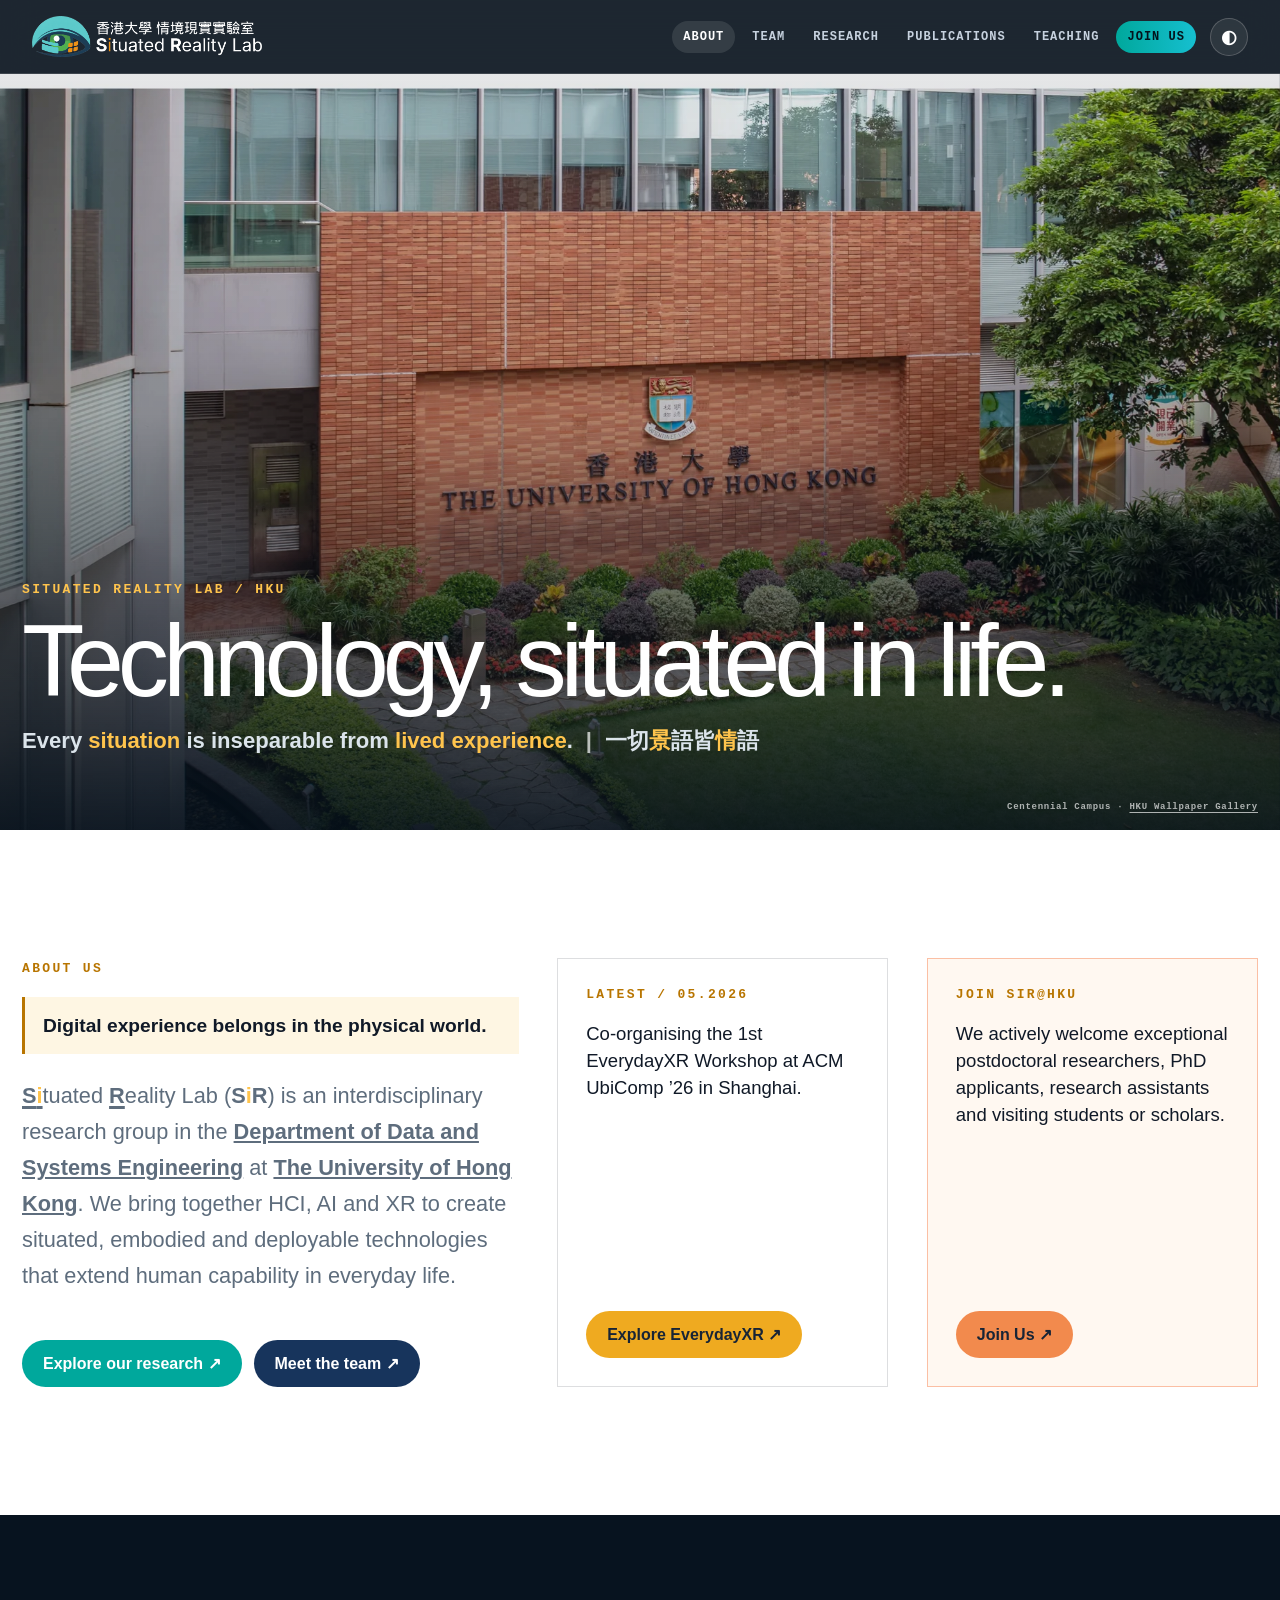
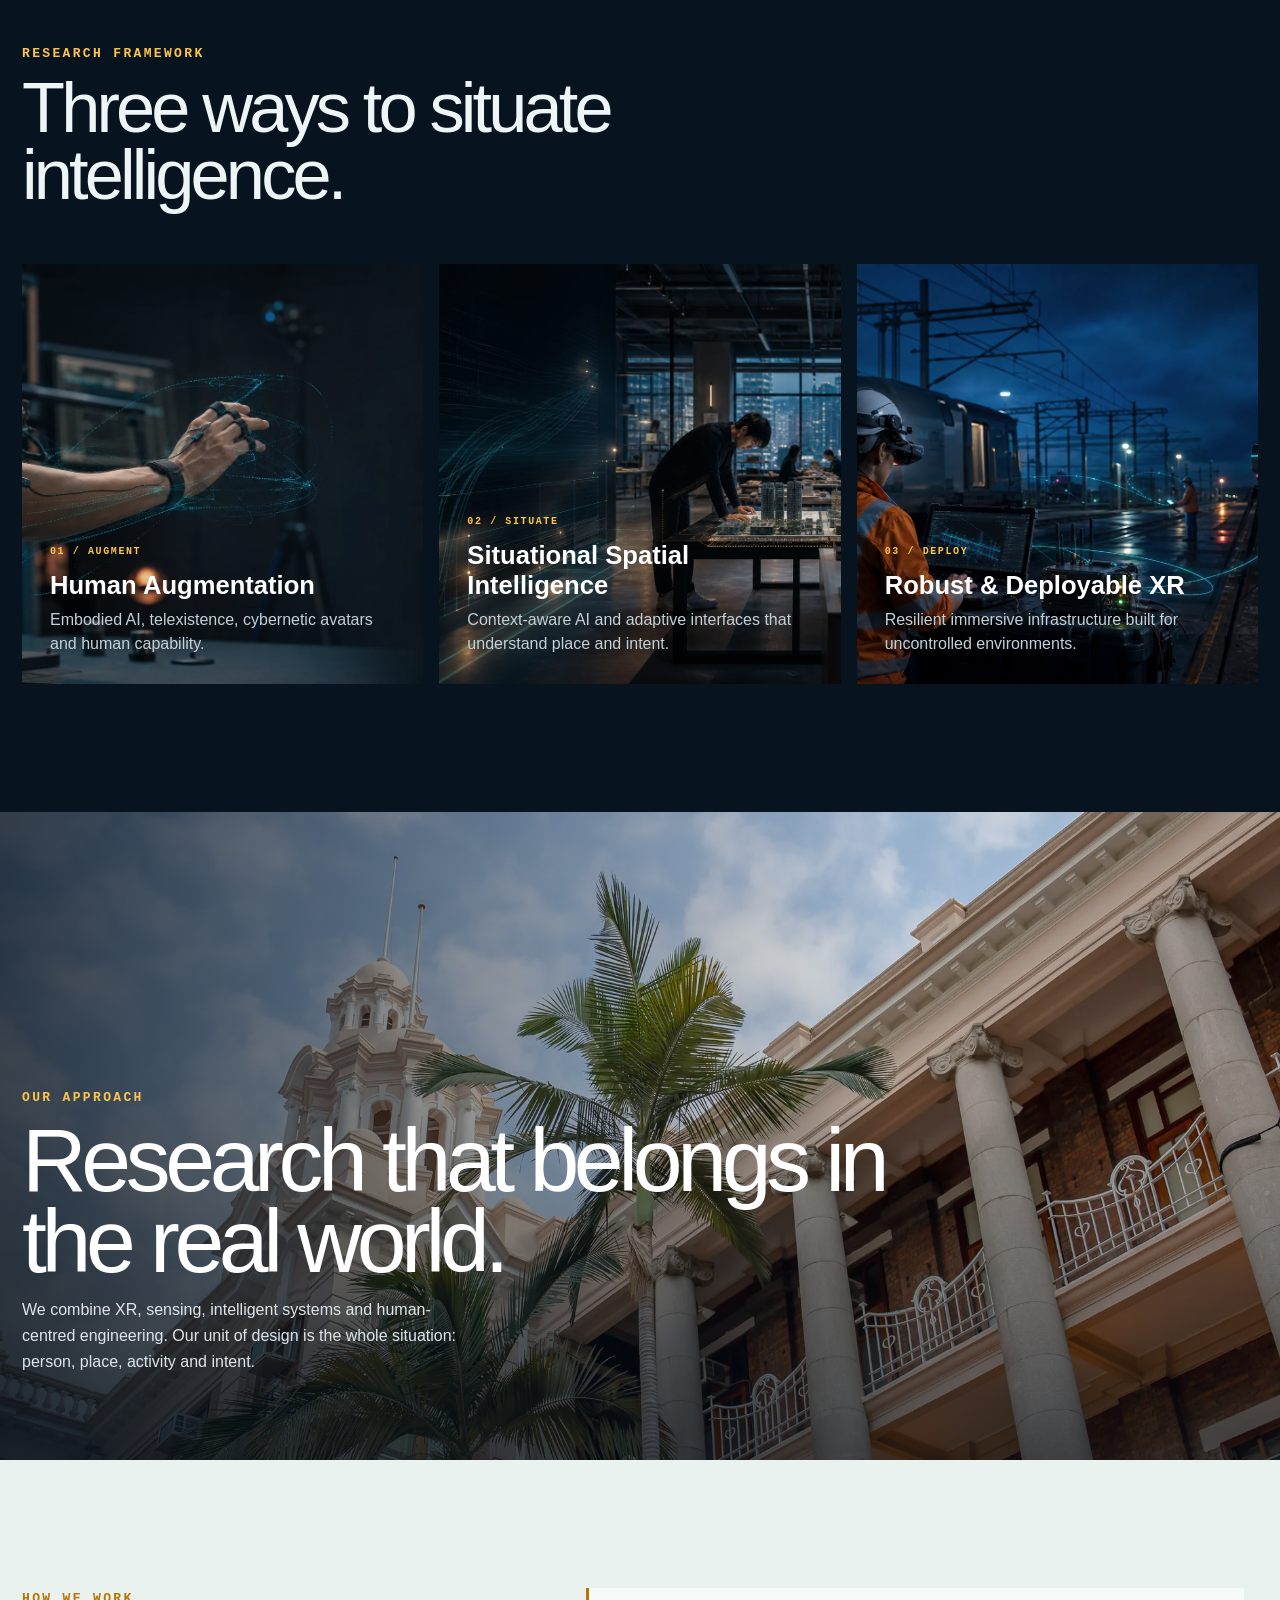
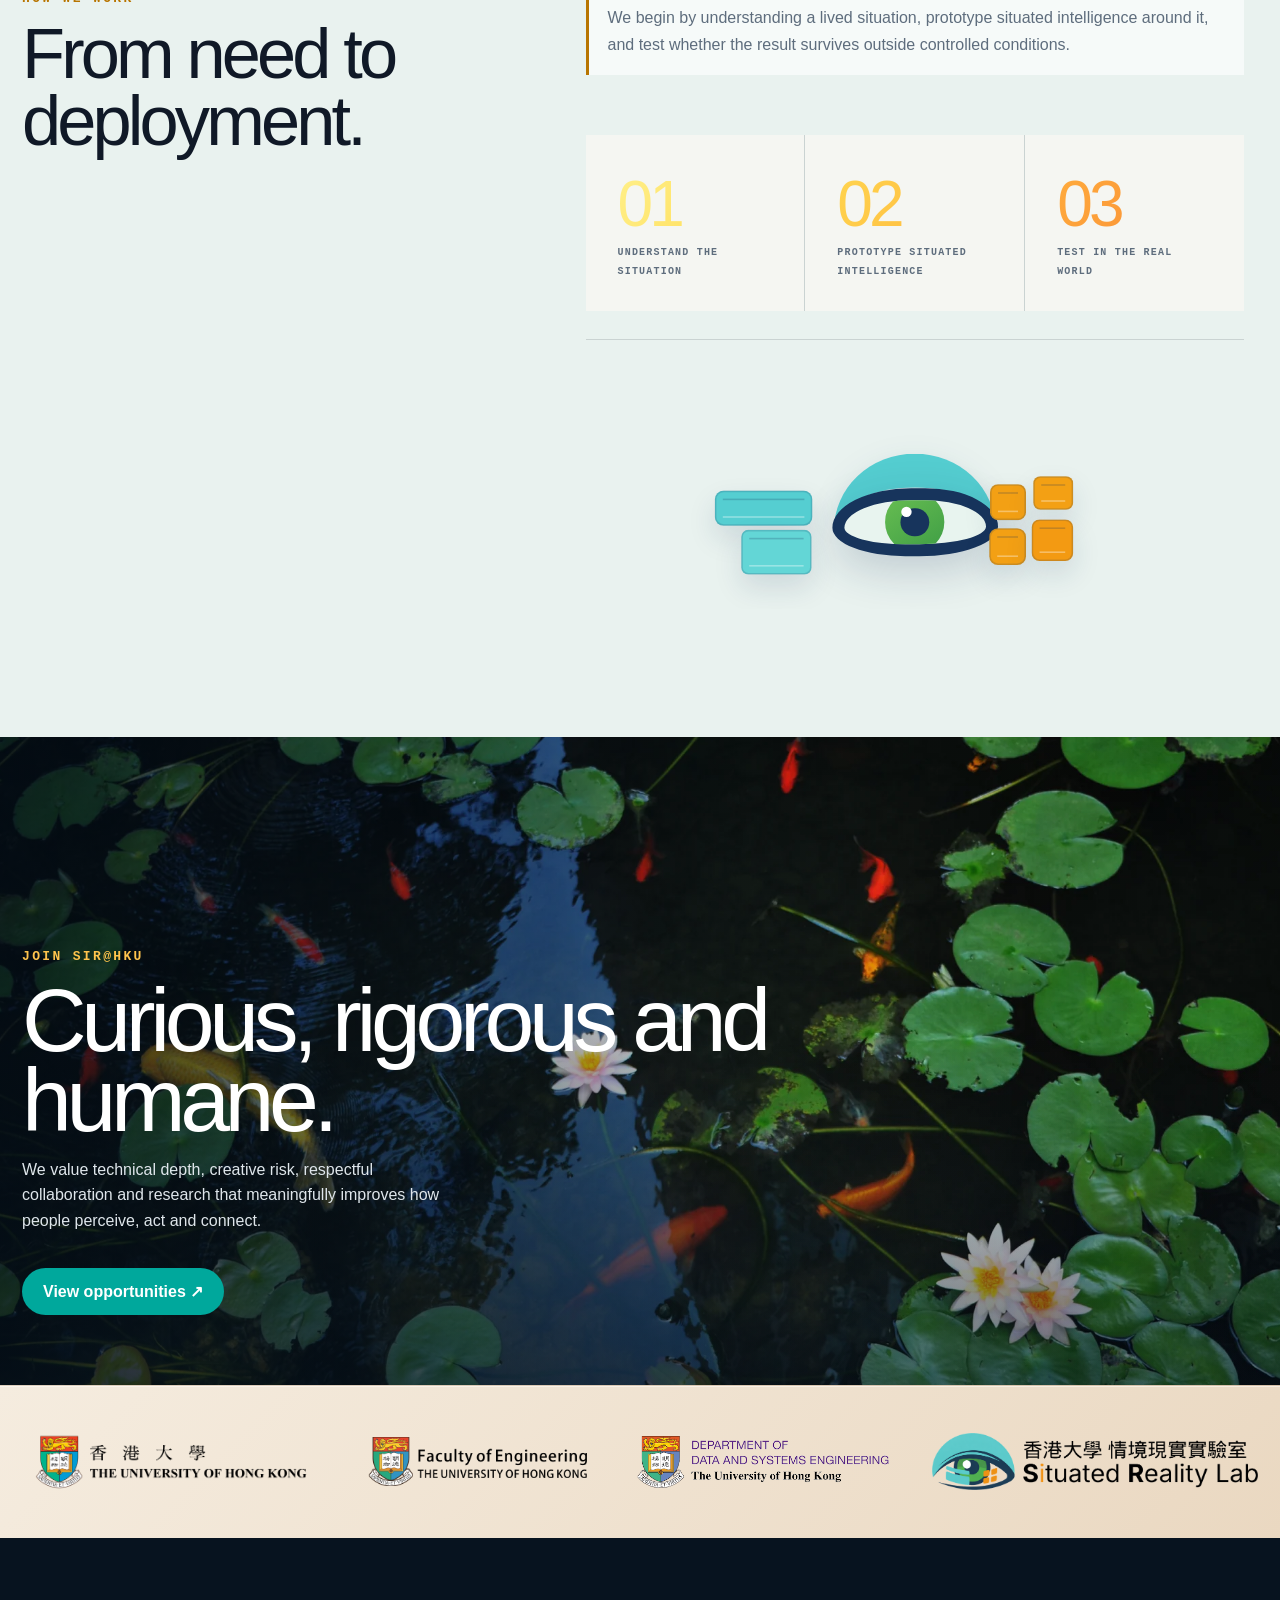
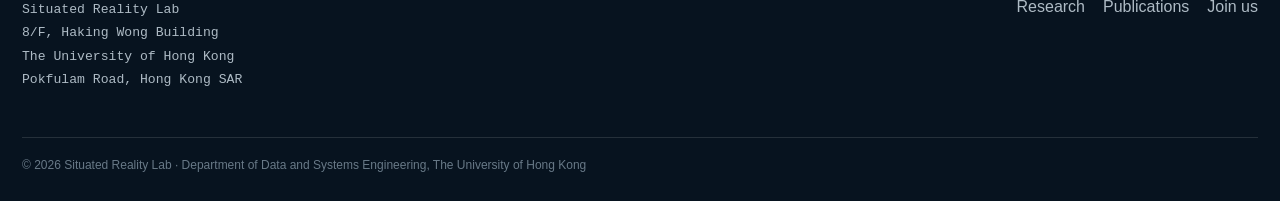
==== commit 75c14bcc: "Clarify research forms and relocate interactive eye" ====
--- a/index.html
+++ b/index.html
@@ -1,10 +1,10 @@
-<!doctype html><html lang="en"><head><meta charset="utf-8"><meta name="viewport" content="width=device-width,initial-scale=1"><meta name="theme-color" content="#07131f"><title>Situated Reality Lab — SiR@HKU</title><meta name="description" content="The Situated Reality Lab at The University of Hong Kong explores human augmentation, situational spatial intelligence and deployable XR systems."><meta property="og:title" content="Situated Reality Lab — SiR@HKU"><meta property="og:description" content="Every situation is inseparable from lived experience."><meta property="og:image" content="assets/campus/centennial-campus.webp"><link rel="icon" href="assets/brand/favicon.png"><link rel="stylesheet" href="site.css?v=20260717-about-eye4"></head><body>
+<!doctype html><html lang="en"><head><meta charset="utf-8"><meta name="viewport" content="width=device-width,initial-scale=1"><meta name="theme-color" content="#07131f"><title>Situated Reality Lab — SiR@HKU</title><meta name="description" content="The Situated Reality Lab at The University of Hong Kong explores human augmentation, situational spatial intelligence and deployable XR systems."><meta property="og:title" content="Situated Reality Lab — SiR@HKU"><meta property="og:description" content="Every situation is inseparable from lived experience."><meta property="og:image" content="assets/campus/centennial-campus.webp"><link rel="icon" href="assets/brand/favicon.png"><link rel="stylesheet" href="site.css?v=20260717-how-eye1"></head><body>
 <a class="skip" href="#content">Skip to content</a><header class="site-head"><a class="site-brand" href="index.html"><img src="assets/brand/sir-full-white.png" alt="Situated Reality Lab at HKU"></a><button class="nav-toggle" aria-expanded="false" aria-label="Open navigation">☰</button><nav class="site-nav" aria-label="Primary"><a href="index.html" aria-current="page">About</a><a href="team.html">Team</a><a href="research.html">Research</a><a href="publications.html">Publications</a><a href="teaching.html">Teaching</a><a class="join-pill" href="join.html">Join us</a></nav></header>
 <main id="content" class="page-main"><section class="campus-hero"><img src="assets/campus/centennial-campus.webp" alt="HKU Centennial Campus"><div class="hero-copy"><span class="eyebrow">Situated Reality Lab / HKU</span><h1>Technology, situated in life.</h1><p class="hero-manifesto">Every <strong class="manifesto-accent">situation</strong> is inseparable from <strong class="manifesto-accent">lived experience</strong>. <span class="manifesto-divider">|</span> 一切<span class="manifesto-accent">景</span>語皆<span class="manifesto-accent">情</span>語</p></div><small class="photo-credit">Centennial Campus · <a href="https://hku.hk/multimedia/wallpaper-gallery/page-1/">HKU Wallpaper Gallery</a></small></section>
-<section class="section section--white about-eye-section" data-about-eye><div class="about-eye-world" aria-hidden="true"><div class="about-eye"><div class="about-eye__cap"></div><div class="about-eye__sclera"><div class="about-eye__iris"><div class="about-eye__pupil"><i></i></div></div></div></div><span class="about-window about-window--1"></span><span class="about-window about-window--2"></span><span class="about-window about-window--3"></span><span class="about-window about-window--4"></span><span class="about-window about-window--5"></span><span class="about-window about-window--6"></span></div><div class="about-intro reveal"><div><span class="eyebrow">About us</span><aside class="about-note">Digital experience belongs in the physical world.</aside><p class="lede"><span class="sir-full-name"><strong class="sir-initial">S<span class="sir-i">i</span></strong>tuated <strong class="sir-initial">R</strong>eality Lab</span> (<strong class="sir-abbr">S<span class="sir-i">i</span>R</strong>) is an interdisciplinary research group in the <strong><a href="https://www.dase.hku.hk/" target="_blank" rel="noreferrer">Department of Data and Systems Engineering</a></strong> at <strong><a href="https://www.hku.hk/" target="_blank" rel="noreferrer">The University of Hong Kong</a></strong>. We bring together HCI, AI and XR to create situated, embodied and deployable technologies that extend human capability in everyday life.</p><div class="about-actions"><a class="button button--teal" href="research.html">Explore our research ↗</a><a class="button" href="team.html">Meet the team ↗</a></div></div><aside class="about-update"><span class="eyebrow">Latest / 05.2026</span><p>Co-organising the 1st EverydayXR Workshop at ACM UbiComp ’26 in Shanghai.</p><a class="button button--amber" href="https://sites.google.com/view/everydayxr2026" target="_blank" rel="noreferrer">Explore EverydayXR ↗</a></aside><aside class="about-update about-update--join"><span class="eyebrow">Join SiR@HKU</span><p>We actively welcome exceptional postdoctoral researchers, PhD applicants, research assistants and visiting students or scholars.</p><a class="button button--orange" href="join.html">Join Us ↗</a></aside></div></section>
+<section class="section section--white"><div class="about-intro reveal"><div><span class="eyebrow">About us</span><aside class="about-note">Digital experience belongs in the physical world.</aside><p class="lede"><span class="sir-full-name"><strong class="sir-initial">S<span class="sir-i">i</span></strong>tuated <strong class="sir-initial">R</strong>eality Lab</span> (<strong class="sir-abbr">S<span class="sir-i">i</span>R</strong>) is an interdisciplinary research group in the <strong><a href="https://www.dase.hku.hk/" target="_blank" rel="noreferrer">Department of Data and Systems Engineering</a></strong> at <strong><a href="https://www.hku.hk/" target="_blank" rel="noreferrer">The University of Hong Kong</a></strong>. We bring together HCI, AI and XR to create situated, embodied and deployable technologies that extend human capability in everyday life.</p><div class="about-actions"><a class="button button--teal" href="research.html">Explore our research ↗</a><a class="button" href="team.html">Meet the team ↗</a></div></div><aside class="about-update"><span class="eyebrow">Latest / 05.2026</span><p>Co-organising the 1st EverydayXR Workshop at ACM UbiComp ’26 in Shanghai.</p><a class="button button--amber" href="https://sites.google.com/view/everydayxr2026" target="_blank" rel="noreferrer">Explore EverydayXR ↗</a></aside><aside class="about-update about-update--join"><span class="eyebrow">Join SiR@HKU</span><p>We actively welcome exceptional postdoctoral researchers, PhD applicants, research assistants and visiting students or scholars.</p><a class="button button--orange" href="join.html">Join Us ↗</a></aside></div></section>
 <section class="section section--dark"><span class="eyebrow">Research framework</span><h2>Three ways to situate intelligence.</h2><div class="pillars reveal"><a class="pillar" href="research.html#augmentation"><img src="assets/research/human-augmentation-v2.webp" alt="Human augmentation research"><span>01 / AUGMENT</span><h3>Human Augmentation</h3><p>Embodied AI, telexistence, cybernetic avatars and human capability.</p></a><a class="pillar" href="research.html#intelligence"><img src="assets/research/spatial-intelligence-v2.webp" alt="Situational spatial intelligence research"><span>02 / SITUATE</span><h3>Situational Spatial Intelligence</h3><p>Context-aware AI and adaptive interfaces that understand place and intent.</p></a><a class="pillar" href="research.html#systems"><img src="assets/research/deployable-xr-v2.webp" alt="Deployable XR systems research"><span>03 / DEPLOY</span><h3>Robust & Deployable XR</h3><p>Resilient immersive infrastructure built for uncontrolled environments.</p></a></div></section>
 <section class="campus-break"><img src="assets/campus/main-building-1.webp" alt="HKU Main Building"><div class="campus-break__copy reveal"><span class="eyebrow">Our approach</span><h2>Research that belongs in the real world.</h2><p>We combine XR, sensing, intelligent systems and human-centred engineering. Our unit of design is the whole situation: person, place, activity and intent.</p></div></section>
-<section class="section section--tint"><div class="section-grid reveal"><div><span class="eyebrow">How we work</span><h2>From human need to deployable system.</h2></div><div class="prose"><p>We begin by understanding a lived situation, prototype situated intelligence around it, and test whether the result survives outside controlled conditions.</p><div class="kpi-row how-we-work__steps"><div class="kpi"><b>01</b><span>Understand the situation</span></div><div class="kpi"><b>02</b><span>Prototype situated intelligence</span></div><div class="kpi"><b>03</b><span>Test in the real world</span></div></div></div></div></section>
+<section class="section section--tint"><div class="section-grid reveal"><div><span class="eyebrow">How we work</span><h2>From need to deployment.</h2></div><div class="prose"><aside class="how-note">We begin by understanding a lived situation, prototype situated intelligence around it, and test whether the result survives outside controlled conditions.</aside><div class="kpi-row how-we-work__steps"><div class="kpi"><b>01</b><span>Understand the situation</span></div><div class="kpi"><b>02</b><span>Prototype situated intelligence</span></div><div class="kpi"><b>03</b><span>Test in the real world</span></div></div><div class="how-eye-wrap" data-about-eye><div class="about-eye-world" aria-hidden="true"><div class="about-eye"><div class="about-eye__cap"></div><div class="about-eye__sclera"><div class="about-eye__iris"><div class="about-eye__pupil"><i></i></div></div></div></div><span class="about-window about-window--1"></span><span class="about-window about-window--2"></span><span class="about-window about-window--3"></span><span class="about-window about-window--4"></span><span class="about-window about-window--5"></span><span class="about-window about-window--6"></span></div></div></div></div></section>
 <section class="campus-break"><img src="assets/campus/law-pond.webp" alt="Pond lilies by the HKU Faculty of Law"><div class="campus-break__copy reveal"><span class="eyebrow">Join SiR@HKU</span><h2>Curious, rigorous and humane.</h2><p>We value technical depth, creative risk, respectful collaboration and research that meaningfully improves how people perceive, act and connect.</p><a class="button button--teal" href="join.html">View opportunities ↗</a></div></section></main>
 <div class="logo-strip"><img src="assets/brand/hku-logo.png" alt="The University of Hong Kong"><img src="assets/brand/engineering-logo.png" alt="Faculty of Engineering"><img src="assets/brand/dase-logo.png" alt="Department of Data and Systems Engineering"><img src="assets/brand/sir-full.png" alt="Situated Reality Lab"></div>
 <footer class="site-foot"><div class="foot-grid"><address>Situated Reality Lab<br>8/F, Haking Wong Building<br>The University of Hong Kong<br>Pokfulam Road, Hong Kong SAR</address><nav><a href="research.html">Research</a><a href="publications.html">Publications</a><a href="join.html">Join us</a></nav></div><div class="copyright">© 2026 Situated Reality Lab · Department of Data and Systems Engineering, The University of Hong Kong</div></footer><script src="site.js?v=20260717-about-eye3"></script></body></html>
--- a/site.css
+++ b/site.css
@@ -150,4 +150,10 @@
 .about-window--6{right:20%;top:57%;width:52px;height:52px}
 @media(max-width:900px){.about-eye-section{min-height:0;padding-bottom:280px}.about-eye-section .about-update{width:100%;height:auto;min-height:0}.about-eye-world{left:50%;right:auto;bottom:0;width:min(760px,96vw);height:270px;transform:translateX(-50%)}}
 @media(max-width:600px){.about-eye-section{padding-bottom:235px}.about-eye-world{height:225px}.about-window--1{left:4%;width:70px;height:34px}.about-window--2{left:10%;width:56px;height:42px}.about-window--3{right:27%;width:34px;height:34px}.about-window--4{right:12%;width:38px;height:32px}.about-window--5{right:27%;width:34px;height:34px}.about-window--6{right:12%;width:38px;height:40px}}
+.how-note{margin:0 0 28px;padding:16px 19px;border-left:3px solid var(--yellow-ink);color:var(--muted);background:rgba(255,255,255,.62);font-size:1rem;line-height:1.7}
+.how-eye-wrap{position:relative;height:270px;margin-top:28px;overflow:hidden;border-top:1px solid var(--line)}
+.how-eye-wrap .about-eye-world{left:50%;right:auto;bottom:0;width:min(690px,100%);height:260px;transform:translateX(-50%) scale(.8);transform-origin:center bottom}
+.how-eye-wrap .about-eye{width:220px;height:124px}
+html[data-theme=dark] .how-note{color:#b9c5ce;background:rgba(255,255,255,.045)}
+@media(max-width:600px){.how-eye-wrap{height:220px}.how-eye-wrap .about-eye-world{height:220px;transform:translateX(-50%) scale(.7)}}
 .research-outro{position:relative;z-index:4}.research-outro__image{width:100%;margin:0 0 30px}.research-outro__image img{width:100%;aspect-ratio:16/8;object-fit:cover;object-position:center 43%}.research-outro__image figcaption{padding-top:10px;color:var(--muted);font:650 9px/1.45 var(--mono);letter-spacing:.06em}.research-outro__image a{font-weight:700;text-decoration-color:var(--yellow-ink);text-underline-offset:3px}
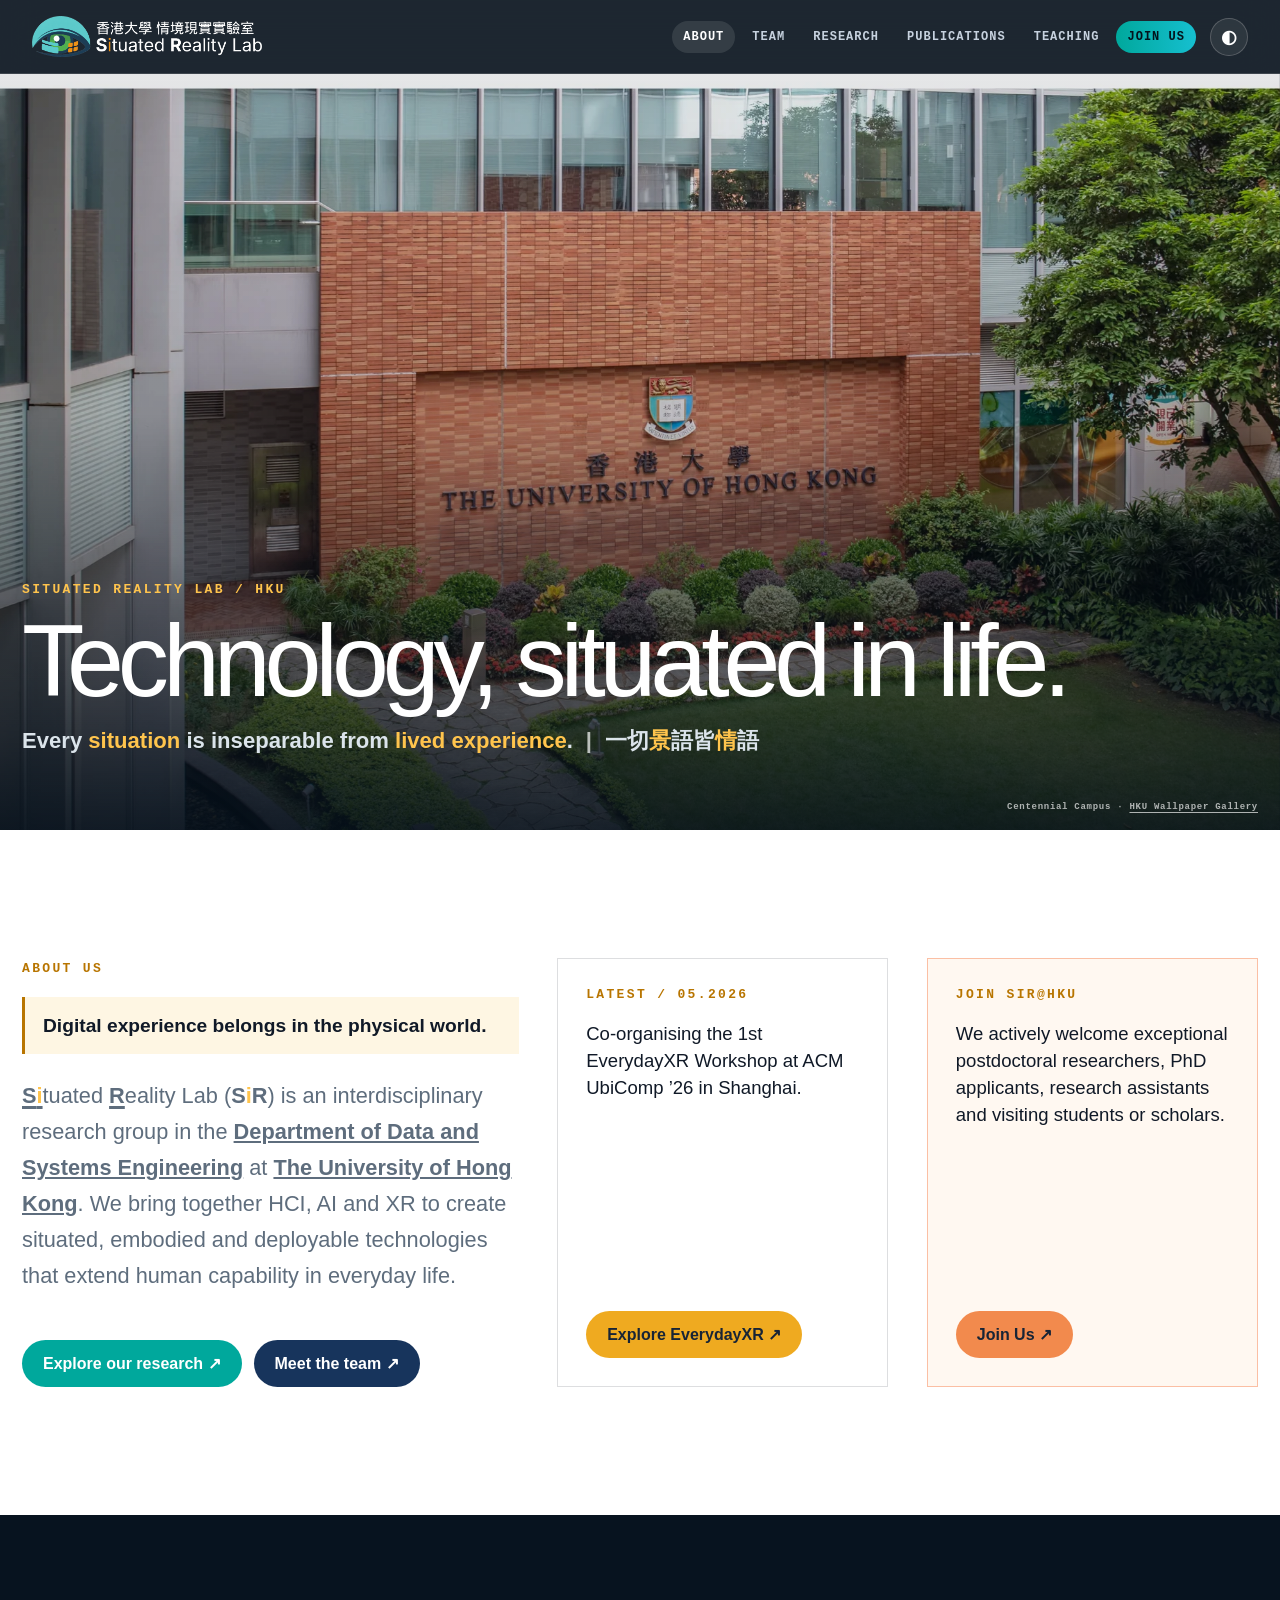
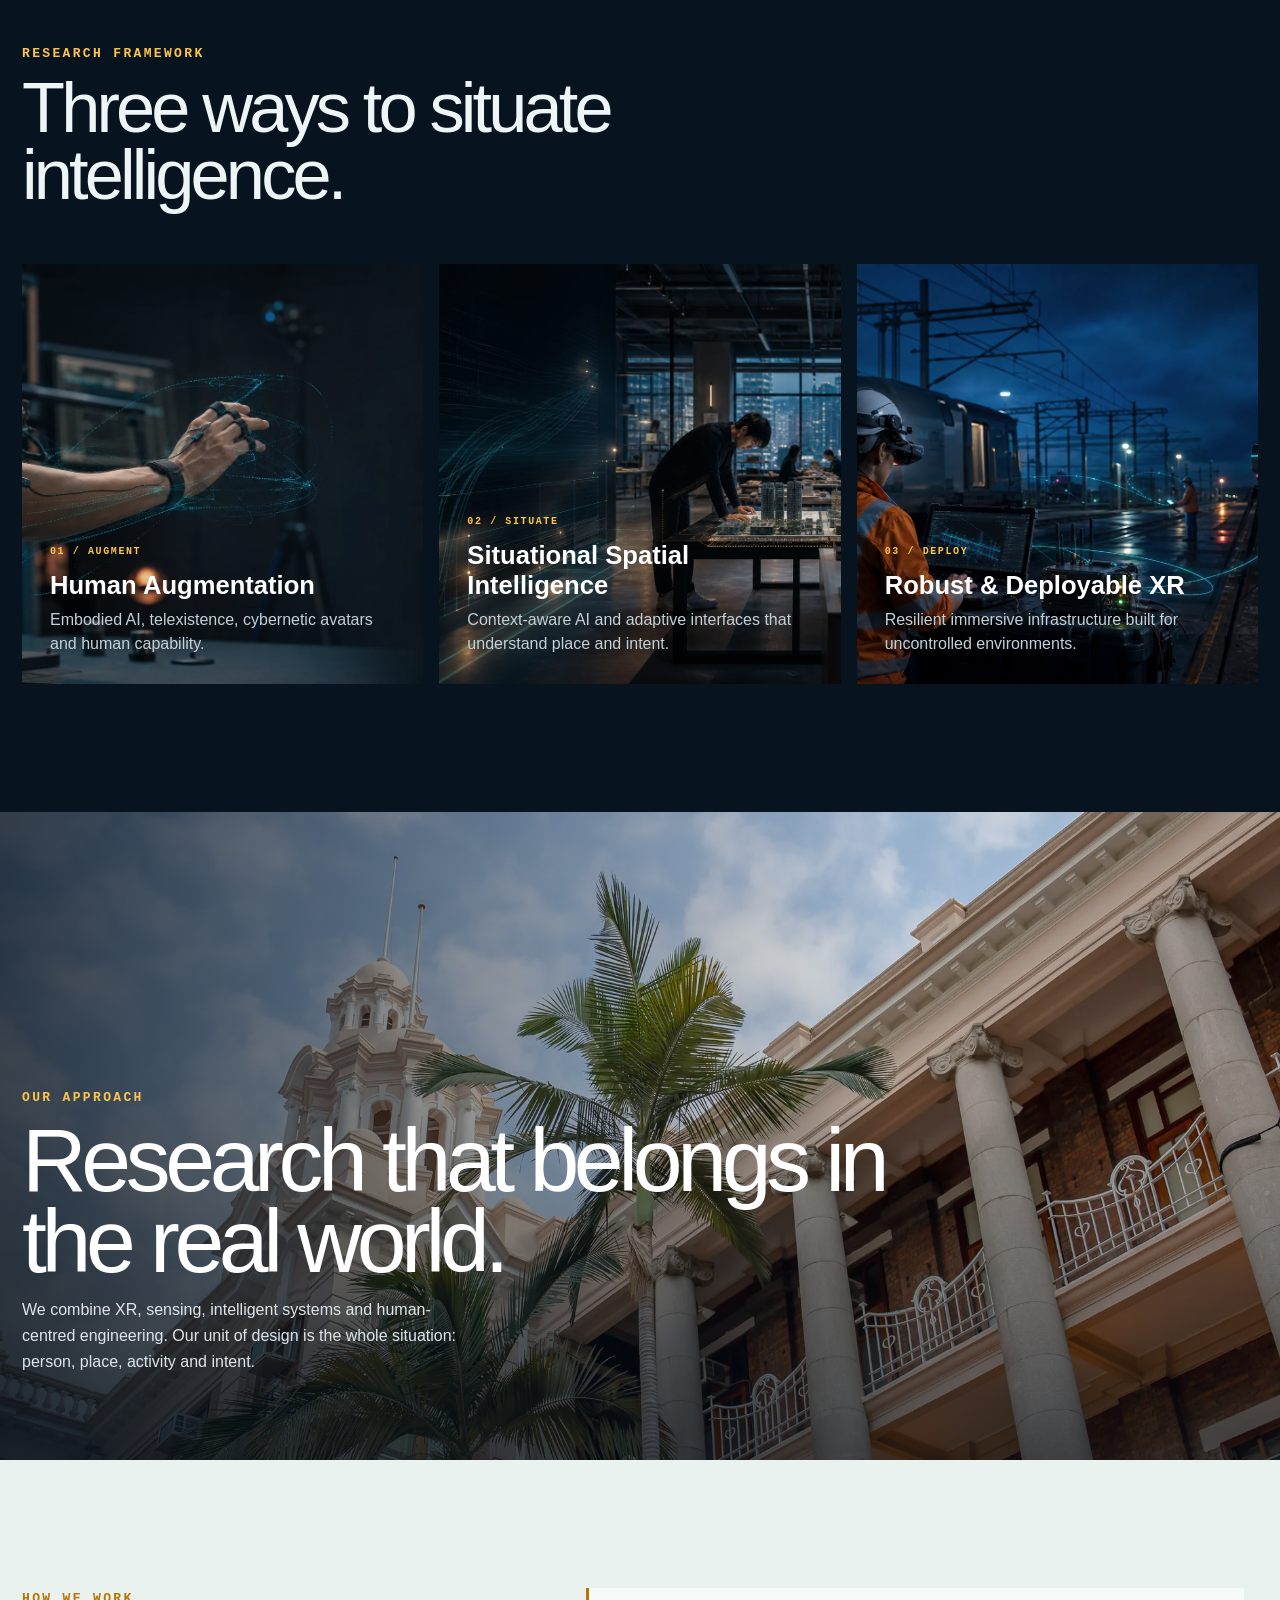
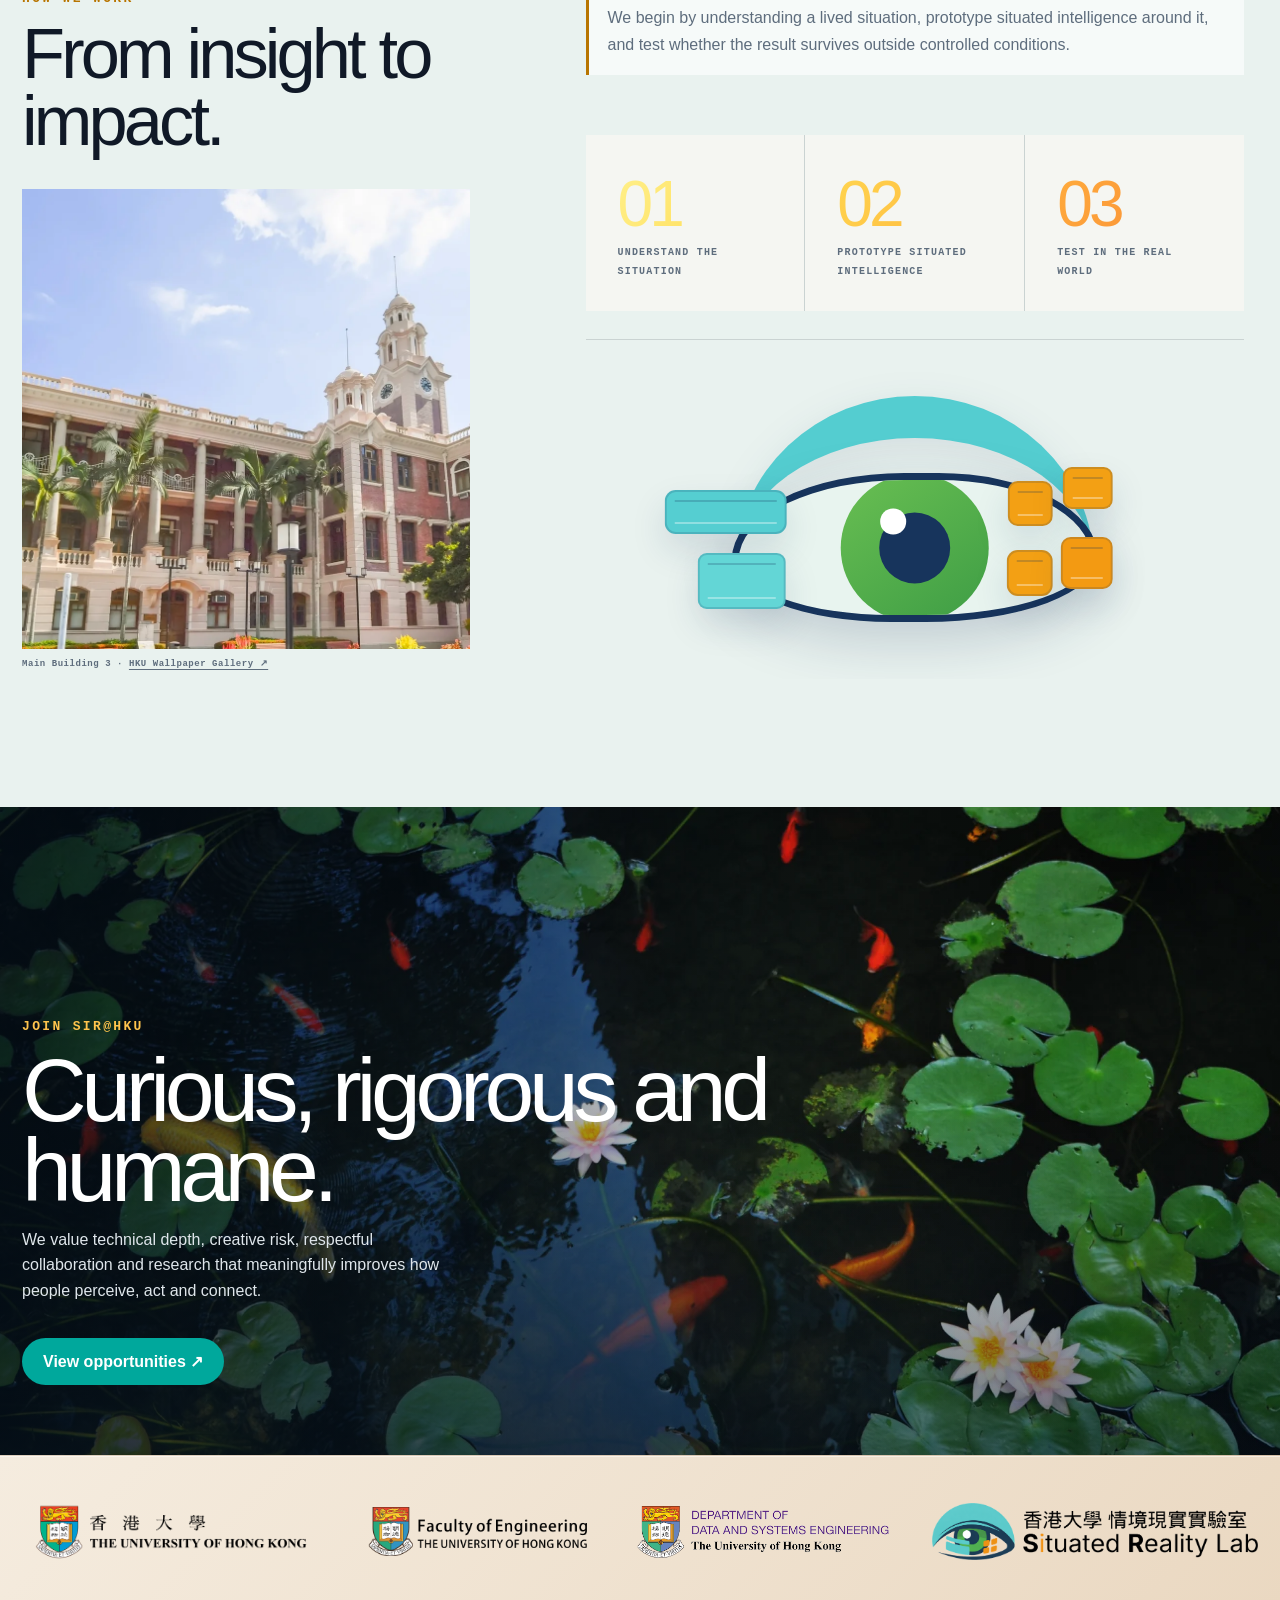
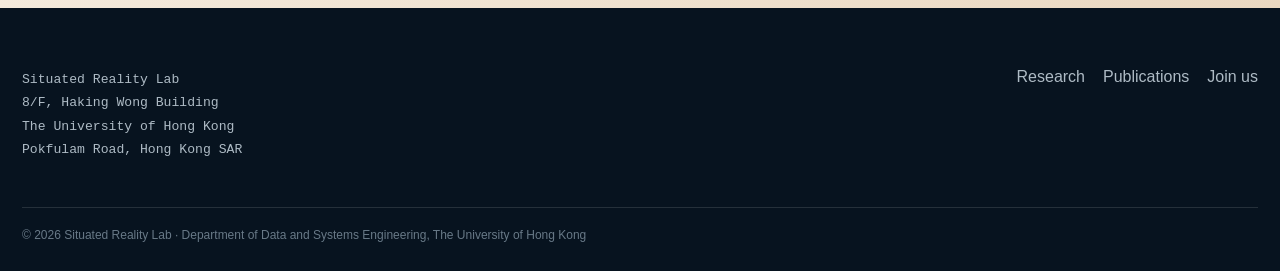
==== commit edc30461: "Refine How layout and 3D SiR logo" ====
--- a/index.html
+++ b/index.html
@@ -1,10 +1,10 @@
-<!doctype html><html lang="en"><head><meta charset="utf-8"><meta name="viewport" content="width=device-width,initial-scale=1"><meta name="theme-color" content="#07131f"><title>Situated Reality Lab — SiR@HKU</title><meta name="description" content="The Situated Reality Lab at The University of Hong Kong explores human augmentation, situational spatial intelligence and deployable XR systems."><meta property="og:title" content="Situated Reality Lab — SiR@HKU"><meta property="og:description" content="Every situation is inseparable from lived experience."><meta property="og:image" content="assets/campus/centennial-campus.webp"><link rel="icon" href="assets/brand/favicon.png"><link rel="stylesheet" href="site.css?v=20260717-how-eye1"></head><body>
+<!doctype html><html lang="en"><head><meta charset="utf-8"><meta name="viewport" content="width=device-width,initial-scale=1"><meta name="theme-color" content="#07131f"><title>Situated Reality Lab — SiR@HKU</title><meta name="description" content="The Situated Reality Lab at The University of Hong Kong explores human augmentation, situational spatial intelligence and deployable XR systems."><meta property="og:title" content="Situated Reality Lab — SiR@HKU"><meta property="og:description" content="Every situation is inseparable from lived experience."><meta property="og:image" content="assets/campus/centennial-campus.webp"><link rel="icon" href="assets/brand/favicon.png"><link rel="stylesheet" href="site.css?v=20260717-how-eye2"></head><body>
 <a class="skip" href="#content">Skip to content</a><header class="site-head"><a class="site-brand" href="index.html"><img src="assets/brand/sir-full-white.png" alt="Situated Reality Lab at HKU"></a><button class="nav-toggle" aria-expanded="false" aria-label="Open navigation">☰</button><nav class="site-nav" aria-label="Primary"><a href="index.html" aria-current="page">About</a><a href="team.html">Team</a><a href="research.html">Research</a><a href="publications.html">Publications</a><a href="teaching.html">Teaching</a><a class="join-pill" href="join.html">Join us</a></nav></header>
 <main id="content" class="page-main"><section class="campus-hero"><img src="assets/campus/centennial-campus.webp" alt="HKU Centennial Campus"><div class="hero-copy"><span class="eyebrow">Situated Reality Lab / HKU</span><h1>Technology, situated in life.</h1><p class="hero-manifesto">Every <strong class="manifesto-accent">situation</strong> is inseparable from <strong class="manifesto-accent">lived experience</strong>. <span class="manifesto-divider">|</span> 一切<span class="manifesto-accent">景</span>語皆<span class="manifesto-accent">情</span>語</p></div><small class="photo-credit">Centennial Campus · <a href="https://hku.hk/multimedia/wallpaper-gallery/page-1/">HKU Wallpaper Gallery</a></small></section>
 <section class="section section--white"><div class="about-intro reveal"><div><span class="eyebrow">About us</span><aside class="about-note">Digital experience belongs in the physical world.</aside><p class="lede"><span class="sir-full-name"><strong class="sir-initial">S<span class="sir-i">i</span></strong>tuated <strong class="sir-initial">R</strong>eality Lab</span> (<strong class="sir-abbr">S<span class="sir-i">i</span>R</strong>) is an interdisciplinary research group in the <strong><a href="https://www.dase.hku.hk/" target="_blank" rel="noreferrer">Department of Data and Systems Engineering</a></strong> at <strong><a href="https://www.hku.hk/" target="_blank" rel="noreferrer">The University of Hong Kong</a></strong>. We bring together HCI, AI and XR to create situated, embodied and deployable technologies that extend human capability in everyday life.</p><div class="about-actions"><a class="button button--teal" href="research.html">Explore our research ↗</a><a class="button" href="team.html">Meet the team ↗</a></div></div><aside class="about-update"><span class="eyebrow">Latest / 05.2026</span><p>Co-organising the 1st EverydayXR Workshop at ACM UbiComp ’26 in Shanghai.</p><a class="button button--amber" href="https://sites.google.com/view/everydayxr2026" target="_blank" rel="noreferrer">Explore EverydayXR ↗</a></aside><aside class="about-update about-update--join"><span class="eyebrow">Join SiR@HKU</span><p>We actively welcome exceptional postdoctoral researchers, PhD applicants, research assistants and visiting students or scholars.</p><a class="button button--orange" href="join.html">Join Us ↗</a></aside></div></section>
 <section class="section section--dark"><span class="eyebrow">Research framework</span><h2>Three ways to situate intelligence.</h2><div class="pillars reveal"><a class="pillar" href="research.html#augmentation"><img src="assets/research/human-augmentation-v2.webp" alt="Human augmentation research"><span>01 / AUGMENT</span><h3>Human Augmentation</h3><p>Embodied AI, telexistence, cybernetic avatars and human capability.</p></a><a class="pillar" href="research.html#intelligence"><img src="assets/research/spatial-intelligence-v2.webp" alt="Situational spatial intelligence research"><span>02 / SITUATE</span><h3>Situational Spatial Intelligence</h3><p>Context-aware AI and adaptive interfaces that understand place and intent.</p></a><a class="pillar" href="research.html#systems"><img src="assets/research/deployable-xr-v2.webp" alt="Deployable XR systems research"><span>03 / DEPLOY</span><h3>Robust & Deployable XR</h3><p>Resilient immersive infrastructure built for uncontrolled environments.</p></a></div></section>
 <section class="campus-break"><img src="assets/campus/main-building-1.webp" alt="HKU Main Building"><div class="campus-break__copy reveal"><span class="eyebrow">Our approach</span><h2>Research that belongs in the real world.</h2><p>We combine XR, sensing, intelligent systems and human-centred engineering. Our unit of design is the whole situation: person, place, activity and intent.</p></div></section>
-<section class="section section--tint"><div class="section-grid reveal"><div><span class="eyebrow">How we work</span><h2>From need to deployment.</h2></div><div class="prose"><aside class="how-note">We begin by understanding a lived situation, prototype situated intelligence around it, and test whether the result survives outside controlled conditions.</aside><div class="kpi-row how-we-work__steps"><div class="kpi"><b>01</b><span>Understand the situation</span></div><div class="kpi"><b>02</b><span>Prototype situated intelligence</span></div><div class="kpi"><b>03</b><span>Test in the real world</span></div></div><div class="how-eye-wrap" data-about-eye><div class="about-eye-world" aria-hidden="true"><div class="about-eye"><div class="about-eye__cap"></div><div class="about-eye__sclera"><div class="about-eye__iris"><div class="about-eye__pupil"><i></i></div></div></div></div><span class="about-window about-window--1"></span><span class="about-window about-window--2"></span><span class="about-window about-window--3"></span><span class="about-window about-window--4"></span><span class="about-window about-window--5"></span><span class="about-window about-window--6"></span></div></div></div></div></section>
+<section class="section section--tint"><div class="section-grid reveal"><div><span class="eyebrow">How we work</span><h2>From insight to impact.</h2><figure class="how-campus-image"><img src="assets/campus/main-building-3.webp" alt="HKU Main Building beneath a blue sky"><figcaption>Main Building 3 · <a href="https://hku.hk/multimedia/wallpaper-gallery/page-1/" target="_blank" rel="noreferrer">HKU Wallpaper Gallery ↗</a></figcaption></figure></div><div class="prose"><aside class="how-note">We begin by understanding a lived situation, prototype situated intelligence around it, and test whether the result survives outside controlled conditions.</aside><div class="kpi-row how-we-work__steps"><div class="kpi"><b>01</b><span>Understand the situation</span></div><div class="kpi"><b>02</b><span>Prototype situated intelligence</span></div><div class="kpi"><b>03</b><span>Test in the real world</span></div></div><div class="how-eye-wrap" data-about-eye><div class="about-eye-world" aria-hidden="true"><div class="about-eye"><div class="about-eye__cap"></div><div class="about-eye__sclera"><div class="about-eye__iris"><div class="about-eye__pupil"><i></i></div></div></div></div><span class="about-window about-window--1"></span><span class="about-window about-window--2"></span><span class="about-window about-window--3"></span><span class="about-window about-window--4"></span><span class="about-window about-window--5"></span><span class="about-window about-window--6"></span></div></div></div></div></section>
 <section class="campus-break"><img src="assets/campus/law-pond.webp" alt="Pond lilies by the HKU Faculty of Law"><div class="campus-break__copy reveal"><span class="eyebrow">Join SiR@HKU</span><h2>Curious, rigorous and humane.</h2><p>We value technical depth, creative risk, respectful collaboration and research that meaningfully improves how people perceive, act and connect.</p><a class="button button--teal" href="join.html">View opportunities ↗</a></div></section></main>
 <div class="logo-strip"><img src="assets/brand/hku-logo.png" alt="The University of Hong Kong"><img src="assets/brand/engineering-logo.png" alt="Faculty of Engineering"><img src="assets/brand/dase-logo.png" alt="Department of Data and Systems Engineering"><img src="assets/brand/sir-full.png" alt="Situated Reality Lab"></div>
 <footer class="site-foot"><div class="foot-grid"><address>Situated Reality Lab<br>8/F, Haking Wong Building<br>The University of Hong Kong<br>Pokfulam Road, Hong Kong SAR</address><nav><a href="research.html">Research</a><a href="publications.html">Publications</a><a href="join.html">Join us</a></nav></div><div class="copyright">© 2026 Situated Reality Lab · Department of Data and Systems Engineering, The University of Hong Kong</div></footer><script src="site.js?v=20260717-about-eye3"></script></body></html>
--- a/site.css
+++ b/site.css
@@ -151,9 +151,11 @@
 @media(max-width:900px){.about-eye-section{min-height:0;padding-bottom:280px}.about-eye-section .about-update{width:100%;height:auto;min-height:0}.about-eye-world{left:50%;right:auto;bottom:0;width:min(760px,96vw);height:270px;transform:translateX(-50%)}}
 @media(max-width:600px){.about-eye-section{padding-bottom:235px}.about-eye-world{height:225px}.about-window--1{left:4%;width:70px;height:34px}.about-window--2{left:10%;width:56px;height:42px}.about-window--3{right:27%;width:34px;height:34px}.about-window--4{right:12%;width:38px;height:32px}.about-window--5{right:27%;width:34px;height:34px}.about-window--6{right:12%;width:38px;height:40px}}
 .how-note{margin:0 0 28px;padding:16px 19px;border-left:3px solid var(--yellow-ink);color:var(--muted);background:rgba(255,255,255,.62);font-size:1rem;line-height:1.7}
-.how-eye-wrap{position:relative;height:270px;margin-top:28px;overflow:hidden;border-top:1px solid var(--line)}
-.how-eye-wrap .about-eye-world{left:50%;right:auto;bottom:0;width:min(690px,100%);height:260px;transform:translateX(-50%) scale(.8);transform-origin:center bottom}
-.how-eye-wrap .about-eye{width:220px;height:124px}
+.how-campus-image{margin:34px 0 0;overflow:hidden}.how-campus-image img{width:100%;height:clamp(330px,36vw,470px);object-fit:cover;object-position:52% center}.how-campus-image figcaption{padding-top:9px;color:var(--muted);font:650 9px/1.45 var(--mono);letter-spacing:.06em}.how-campus-image a{font-weight:700;text-underline-offset:3px}
+.how-eye-wrap{position:relative;height:340px;margin-top:28px;overflow:hidden;border-top:1px solid var(--line)}
+.how-eye-wrap .about-eye-world{left:50%;right:auto;bottom:0;width:min(720px,100%);height:330px;transform:translateX(-50%);transform-origin:center bottom}
+.how-eye-wrap .about-eye{width:clamp(300px,31vw,390px);height:clamp(169px,17.5vw,220px)}
+.how-eye-wrap .about-eye__sclera{border-width:7px}
 html[data-theme=dark] .how-note{color:#b9c5ce;background:rgba(255,255,255,.045)}
-@media(max-width:600px){.how-eye-wrap{height:220px}.how-eye-wrap .about-eye-world{height:220px;transform:translateX(-50%) scale(.7)}}
+@media(max-width:600px){.how-campus-image img{height:300px}.how-eye-wrap{height:250px}.how-eye-wrap .about-eye-world{height:240px;transform:translateX(-50%) scale(.78)}}
 .research-outro{position:relative;z-index:4}.research-outro__image{width:100%;margin:0 0 30px}.research-outro__image img{width:100%;aspect-ratio:16/8;object-fit:cover;object-position:center 43%}.research-outro__image figcaption{padding-top:10px;color:var(--muted);font:650 9px/1.45 var(--mono);letter-spacing:.06em}.research-outro__image a{font-weight:700;text-decoration-color:var(--yellow-ink);text-underline-offset:3px}
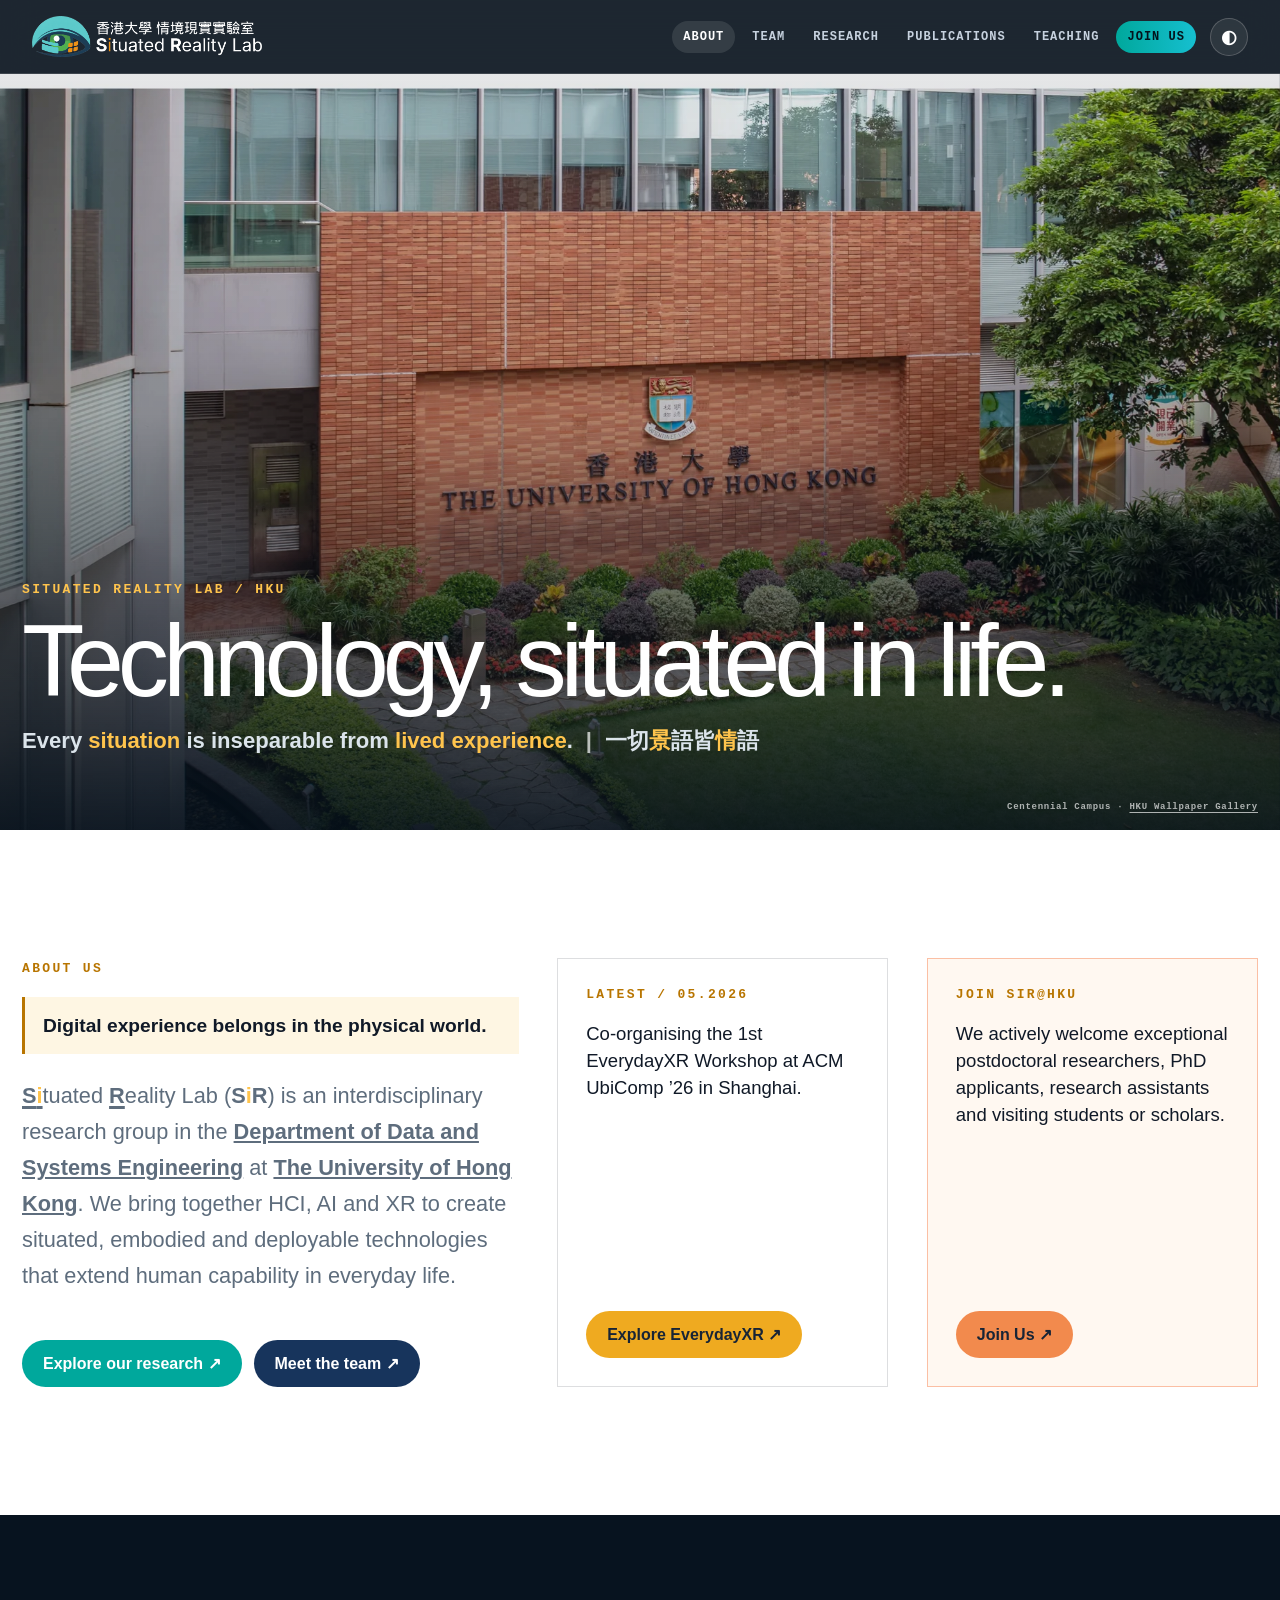
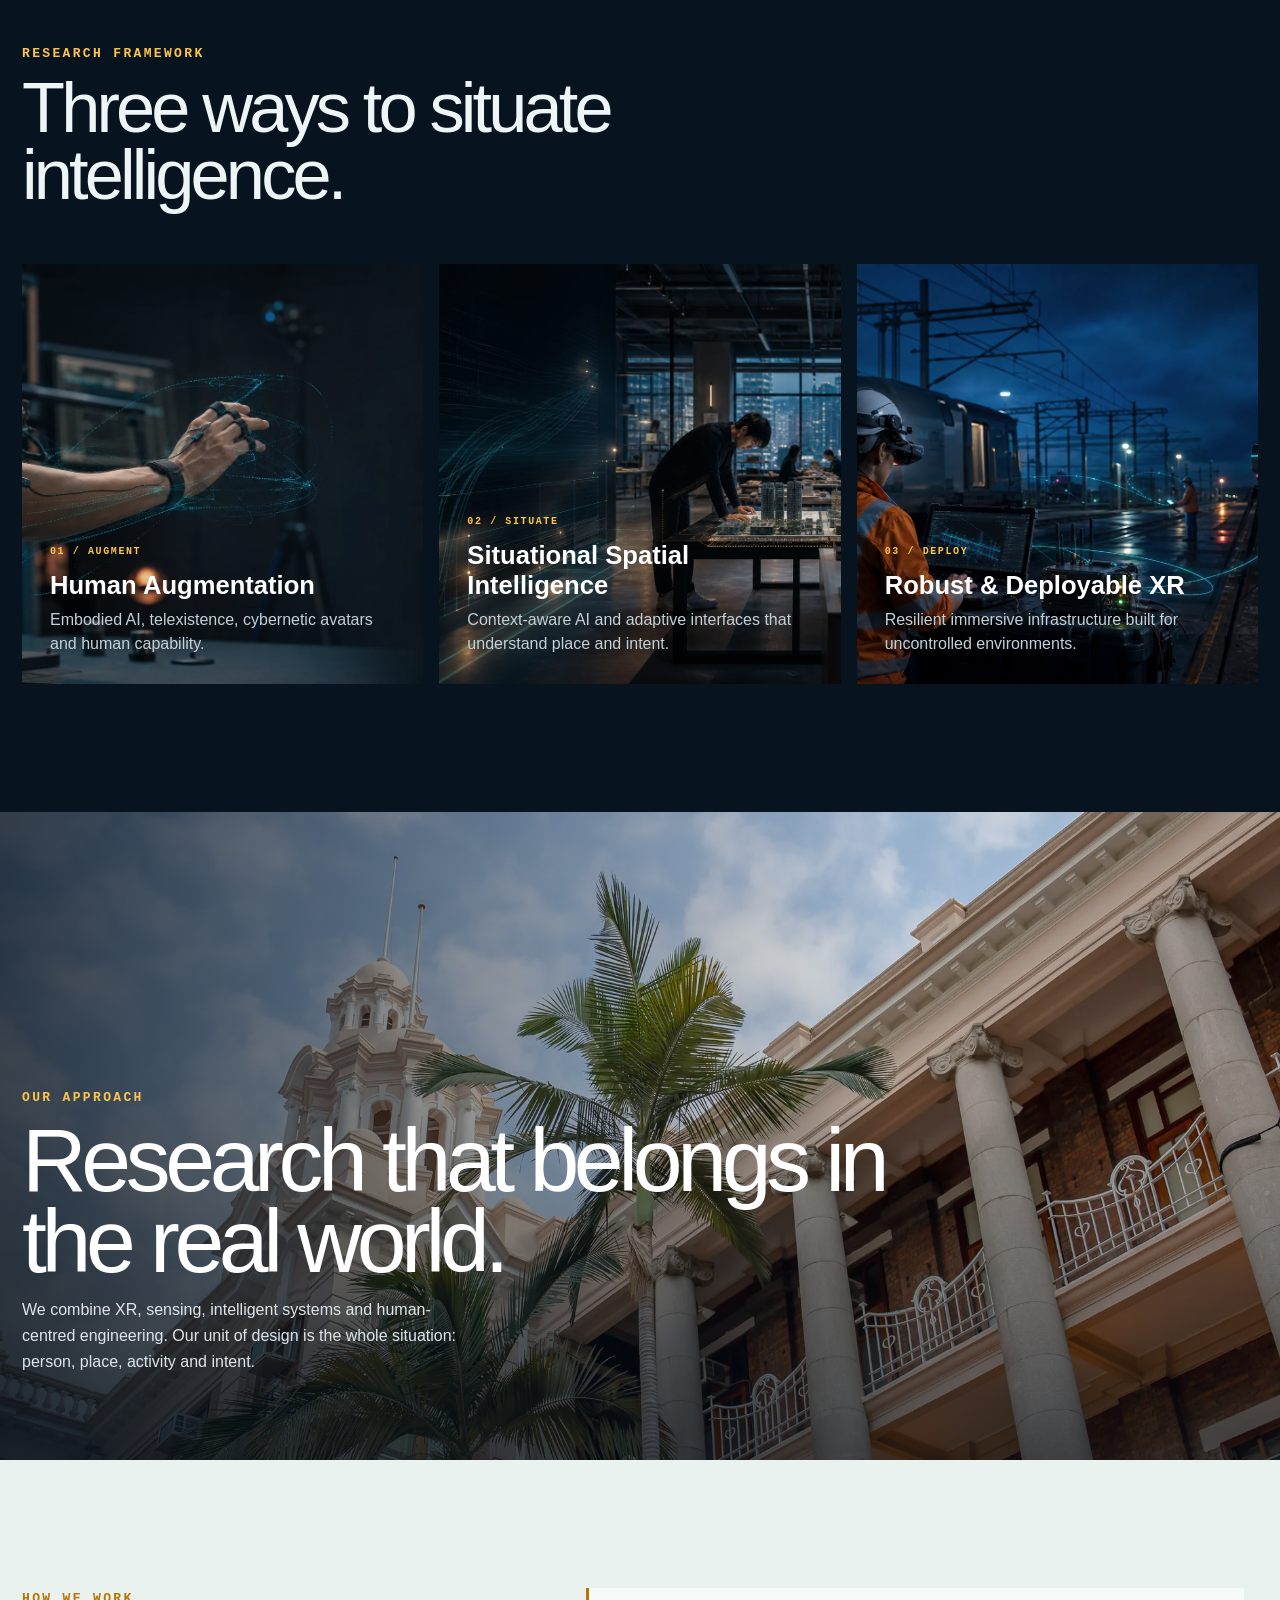
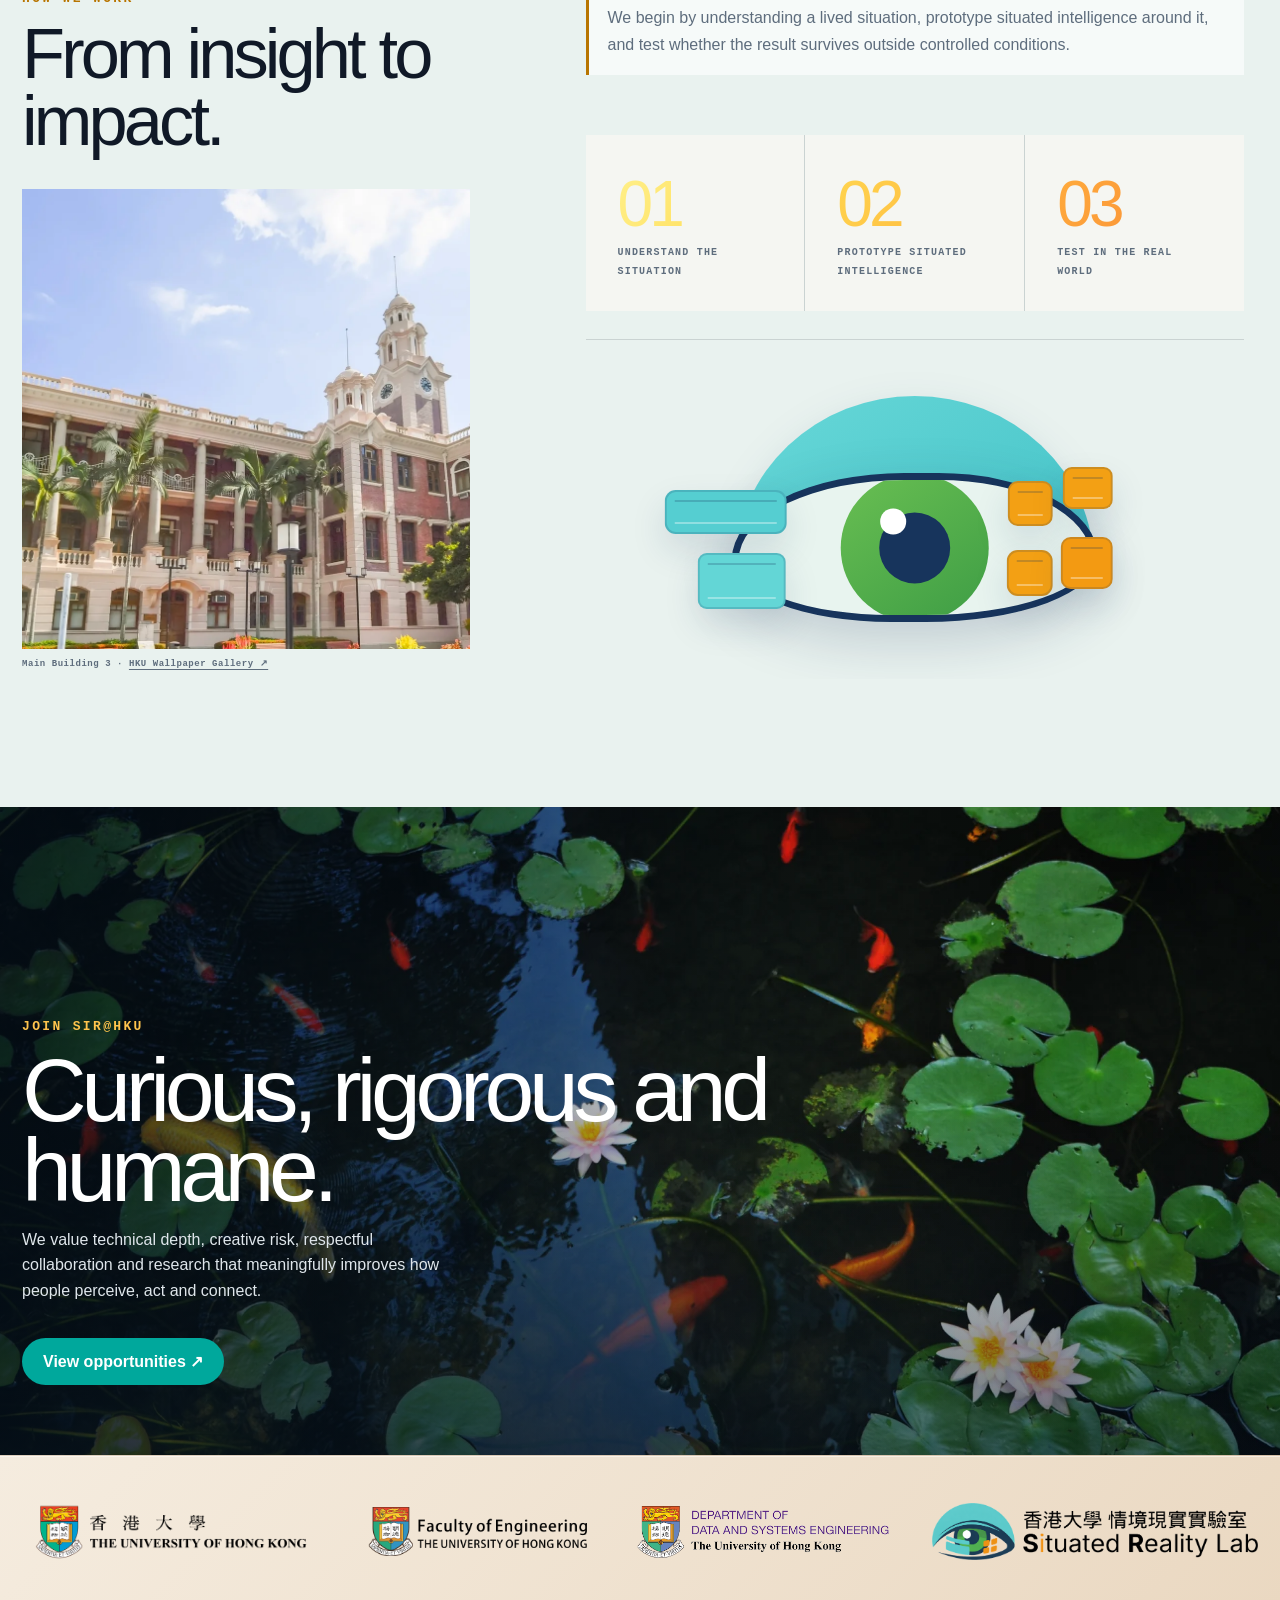
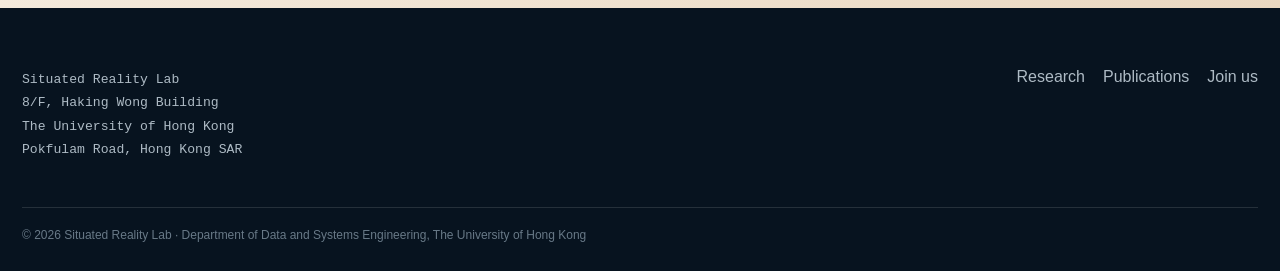
==== commit 118e5266: "Rebuild research scroll world in 2D" ====
--- a/index.html
+++ b/index.html
@@ -1,4 +1,4 @@
-<!doctype html><html lang="en"><head><meta charset="utf-8"><meta name="viewport" content="width=device-width,initial-scale=1"><meta name="theme-color" content="#07131f"><title>Situated Reality Lab — SiR@HKU</title><meta name="description" content="The Situated Reality Lab at The University of Hong Kong explores human augmentation, situational spatial intelligence and deployable XR systems."><meta property="og:title" content="Situated Reality Lab — SiR@HKU"><meta property="og:description" content="Every situation is inseparable from lived experience."><meta property="og:image" content="assets/campus/centennial-campus.webp"><link rel="icon" href="assets/brand/favicon.png"><link rel="stylesheet" href="site.css?v=20260717-how-eye2"></head><body>
+<!doctype html><html lang="en"><head><meta charset="utf-8"><meta name="viewport" content="width=device-width,initial-scale=1"><meta name="theme-color" content="#07131f"><title>Situated Reality Lab — SiR@HKU</title><meta name="description" content="The Situated Reality Lab at The University of Hong Kong explores human augmentation, situational spatial intelligence and deployable XR systems."><meta property="og:title" content="Situated Reality Lab — SiR@HKU"><meta property="og:description" content="Every situation is inseparable from lived experience."><meta property="og:image" content="assets/campus/centennial-campus.webp"><link rel="icon" href="assets/brand/favicon.png"><link rel="stylesheet" href="site.css?v=20260717-2dworld1"></head><body>
 <a class="skip" href="#content">Skip to content</a><header class="site-head"><a class="site-brand" href="index.html"><img src="assets/brand/sir-full-white.png" alt="Situated Reality Lab at HKU"></a><button class="nav-toggle" aria-expanded="false" aria-label="Open navigation">☰</button><nav class="site-nav" aria-label="Primary"><a href="index.html" aria-current="page">About</a><a href="team.html">Team</a><a href="research.html">Research</a><a href="publications.html">Publications</a><a href="teaching.html">Teaching</a><a class="join-pill" href="join.html">Join us</a></nav></header>
 <main id="content" class="page-main"><section class="campus-hero"><img src="assets/campus/centennial-campus.webp" alt="HKU Centennial Campus"><div class="hero-copy"><span class="eyebrow">Situated Reality Lab / HKU</span><h1>Technology, situated in life.</h1><p class="hero-manifesto">Every <strong class="manifesto-accent">situation</strong> is inseparable from <strong class="manifesto-accent">lived experience</strong>. <span class="manifesto-divider">|</span> 一切<span class="manifesto-accent">景</span>語皆<span class="manifesto-accent">情</span>語</p></div><small class="photo-credit">Centennial Campus · <a href="https://hku.hk/multimedia/wallpaper-gallery/page-1/">HKU Wallpaper Gallery</a></small></section>
 <section class="section section--white"><div class="about-intro reveal"><div><span class="eyebrow">About us</span><aside class="about-note">Digital experience belongs in the physical world.</aside><p class="lede"><span class="sir-full-name"><strong class="sir-initial">S<span class="sir-i">i</span></strong>tuated <strong class="sir-initial">R</strong>eality Lab</span> (<strong class="sir-abbr">S<span class="sir-i">i</span>R</strong>) is an interdisciplinary research group in the <strong><a href="https://www.dase.hku.hk/" target="_blank" rel="noreferrer">Department of Data and Systems Engineering</a></strong> at <strong><a href="https://www.hku.hk/" target="_blank" rel="noreferrer">The University of Hong Kong</a></strong>. We bring together HCI, AI and XR to create situated, embodied and deployable technologies that extend human capability in everyday life.</p><div class="about-actions"><a class="button button--teal" href="research.html">Explore our research ↗</a><a class="button" href="team.html">Meet the team ↗</a></div></div><aside class="about-update"><span class="eyebrow">Latest / 05.2026</span><p>Co-organising the 1st EverydayXR Workshop at ACM UbiComp ’26 in Shanghai.</p><a class="button button--amber" href="https://sites.google.com/view/everydayxr2026" target="_blank" rel="noreferrer">Explore EverydayXR ↗</a></aside><aside class="about-update about-update--join"><span class="eyebrow">Join SiR@HKU</span><p>We actively welcome exceptional postdoctoral researchers, PhD applicants, research assistants and visiting students or scholars.</p><a class="button button--orange" href="join.html">Join Us ↗</a></aside></div></section>
--- a/site.css
+++ b/site.css
@@ -118,7 +118,7 @@
 .about-eye-section .about-intro>div:first-child{padding:26px;background:rgba(255,255,255,.94);border:1px solid rgba(16,25,39,.08);backdrop-filter:blur(9px)}
 .about-eye-world{--gx:0;--gy:0;position:absolute;z-index:1;left:50%;bottom:0;width:min(920px,94vw);height:clamp(280px,29vw,380px);transform:translateX(-50%);pointer-events:none}
 .about-eye{position:absolute;left:50%;top:53%;width:clamp(240px,27vw,350px);height:clamp(135px,15vw,195px);transform:translate(-50%,-50%)}
-.about-eye__cap{position:absolute;z-index:1;left:4%;top:-8%;width:92%;height:77%;border-top:clamp(24px,3.4vw,42px) solid #54cdd0;border-radius:50% 50% 0 0/100% 100% 0 0;filter:drop-shadow(0 10px 18px rgba(23,52,92,.1))}
+.about-eye__cap{position:absolute;z-index:1;left:4%;top:-8%;width:92%;height:77%;border-radius:50% 50% 0 0/100% 100% 0 0;background:linear-gradient(145deg,#68d8d8,#45c3c8);filter:drop-shadow(0 10px 18px rgba(23,52,92,.1))}
 .about-eye__sclera{position:absolute;z-index:2;left:3%;bottom:5%;width:94%;height:68%;overflow:hidden;border:clamp(9px,1.2vw,15px) solid #17345c;border-radius:52% 48% 52% 48%/64% 62% 48% 46%;background:#e8f4ef;box-shadow:0 18px 55px rgba(23,52,92,.2);transform-origin:center;transition:transform .12s ease}
 .about-eye__iris{position:absolute;left:50%;top:50%;width:42%;aspect-ratio:1;border-radius:50%;background:linear-gradient(145deg,#69bf52,#3e9d45);transform:translate(calc(-50% + var(--gx)*26px),calc(-50% + var(--gy)*15px));transition:transform .16s cubic-bezier(.2,.8,.2,1)}
 .about-eye__pupil{position:absolute;left:50%;top:50%;width:48%;aspect-ratio:1;border-radius:50%;background:#17345c;transform:translate(-50%,-50%)}
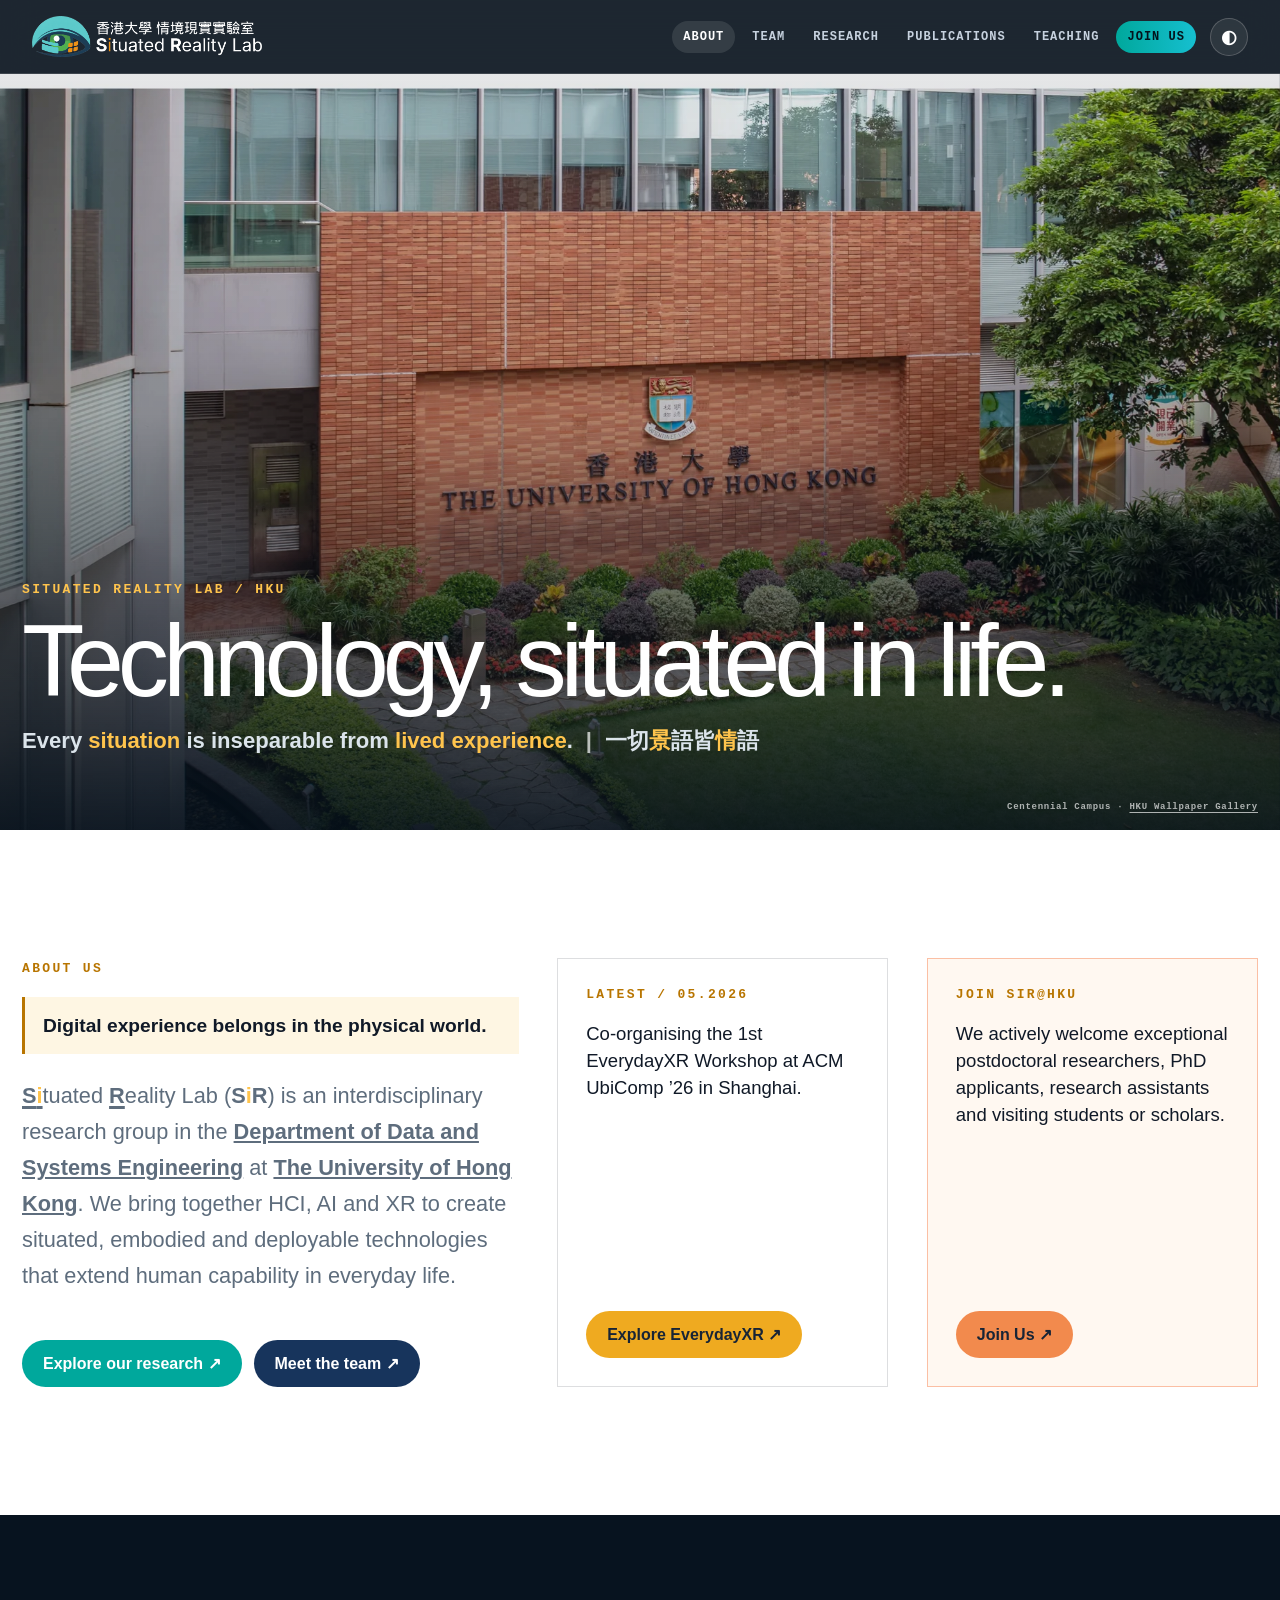
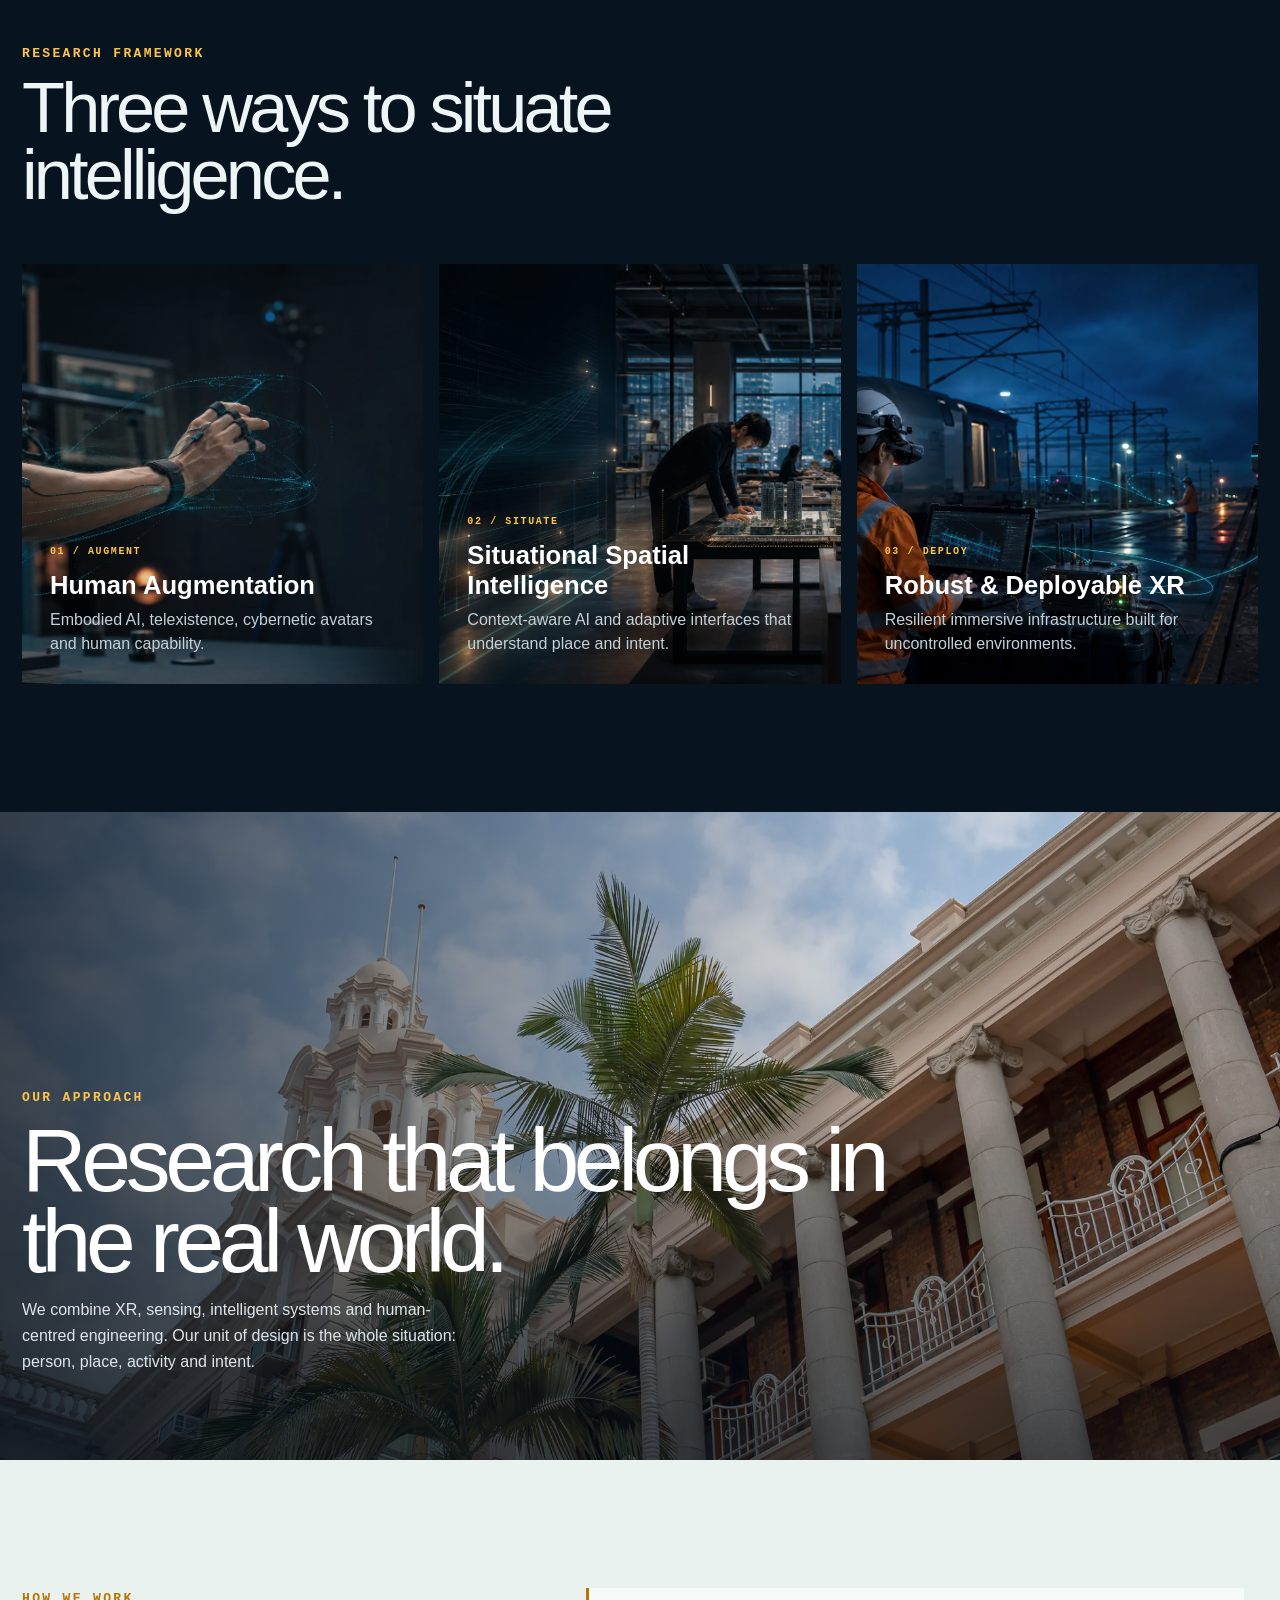
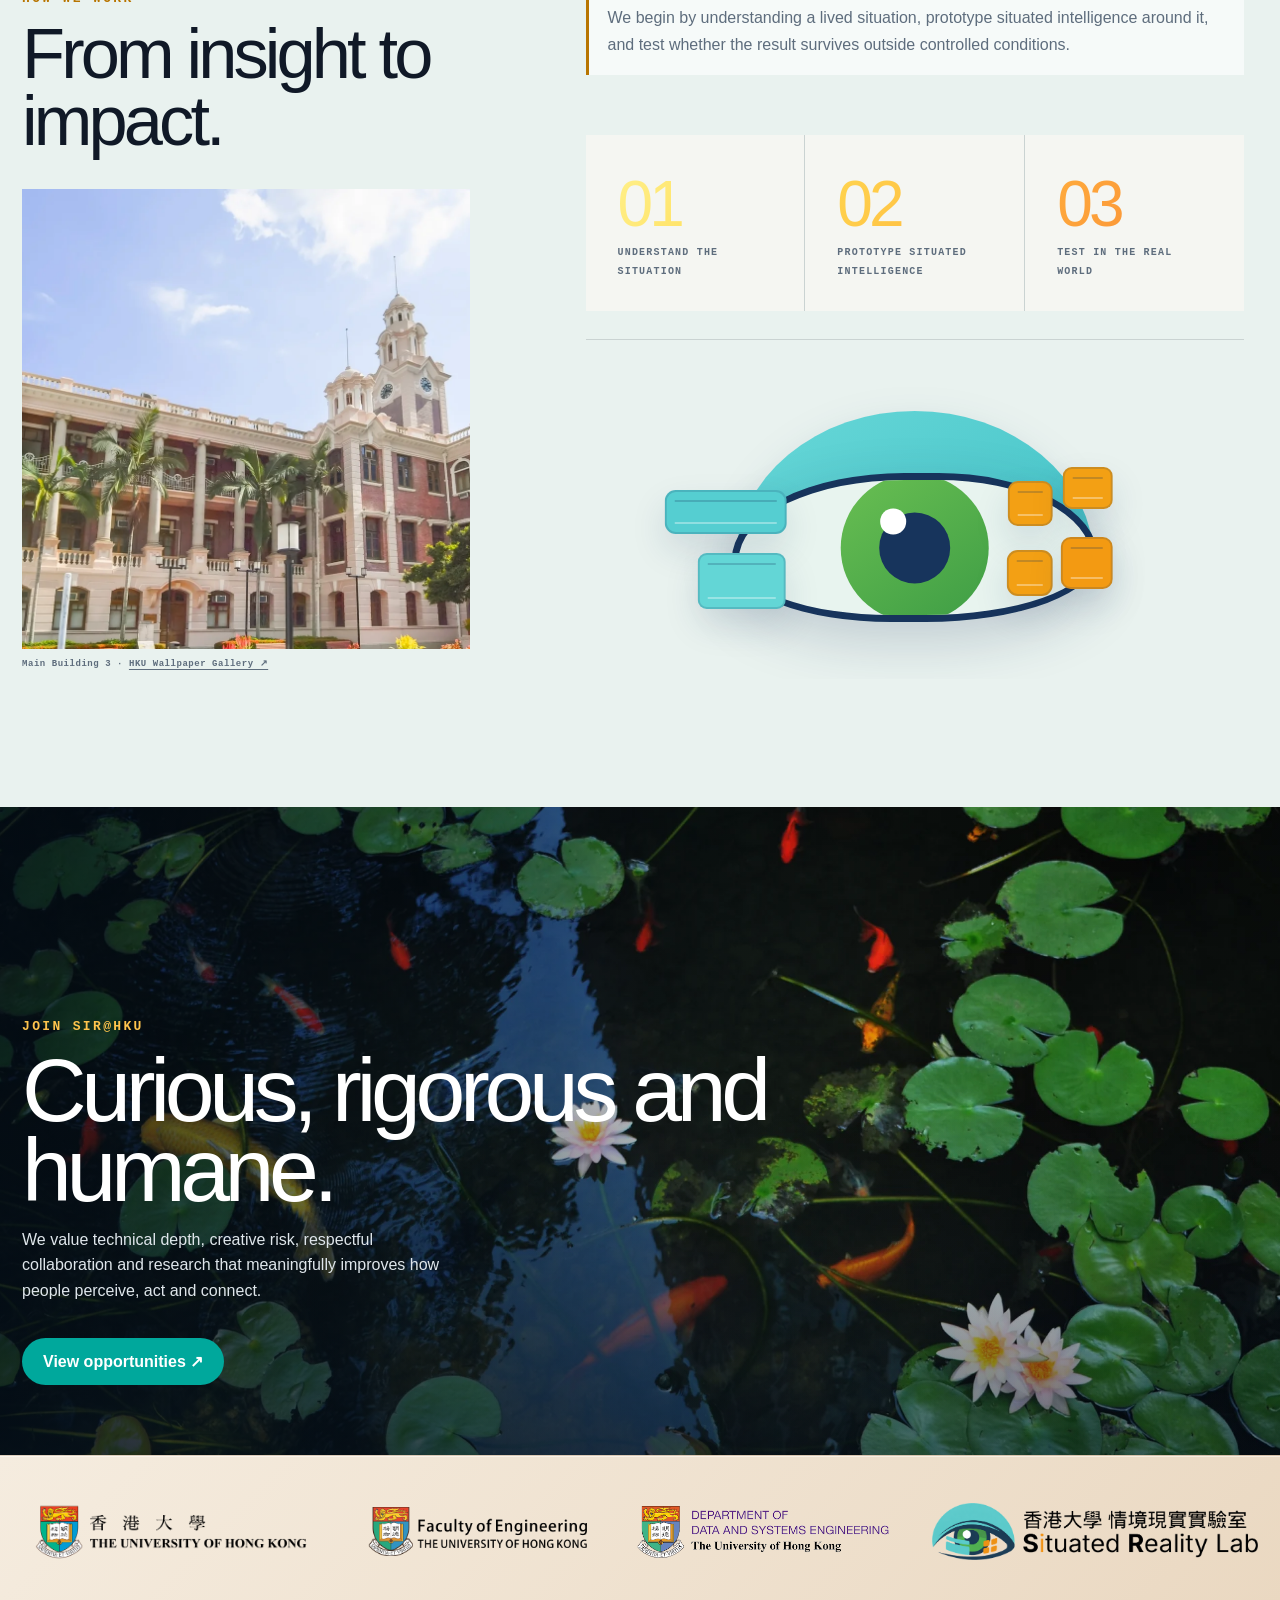
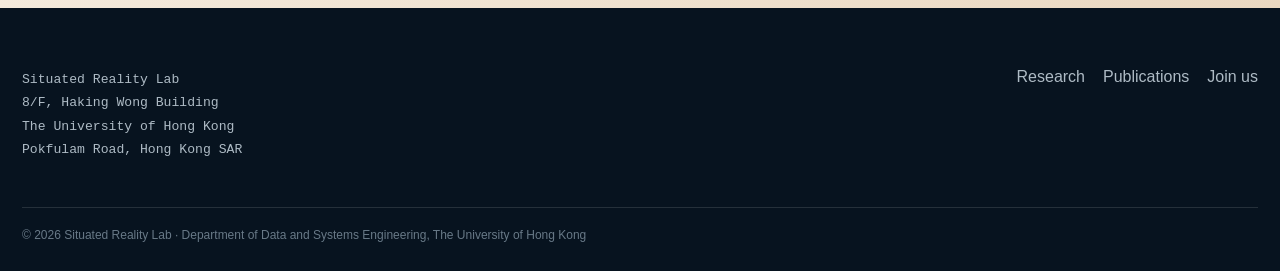
==== commit 2fb97b5b: "Thin homepage eye crescent" ====
--- a/index.html
+++ b/index.html
@@ -1,4 +1,4 @@
-<!doctype html><html lang="en"><head><meta charset="utf-8"><meta name="viewport" content="width=device-width,initial-scale=1"><meta name="theme-color" content="#07131f"><title>Situated Reality Lab — SiR@HKU</title><meta name="description" content="The Situated Reality Lab at The University of Hong Kong explores human augmentation, situational spatial intelligence and deployable XR systems."><meta property="og:title" content="Situated Reality Lab — SiR@HKU"><meta property="og:description" content="Every situation is inseparable from lived experience."><meta property="og:image" content="assets/campus/centennial-campus.webp"><link rel="icon" href="assets/brand/favicon.png"><link rel="stylesheet" href="site.css?v=20260717-2dworld1"></head><body>
+<!doctype html><html lang="en"><head><meta charset="utf-8"><meta name="viewport" content="width=device-width,initial-scale=1"><meta name="theme-color" content="#07131f"><title>Situated Reality Lab — SiR@HKU</title><meta name="description" content="The Situated Reality Lab at The University of Hong Kong explores human augmentation, situational spatial intelligence and deployable XR systems."><meta property="og:title" content="Situated Reality Lab — SiR@HKU"><meta property="og:description" content="Every situation is inseparable from lived experience."><meta property="og:image" content="assets/campus/centennial-campus.webp"><link rel="icon" href="assets/brand/favicon.png"><link rel="stylesheet" href="site.css?v=20260717-eye-thin1"></head><body>
 <a class="skip" href="#content">Skip to content</a><header class="site-head"><a class="site-brand" href="index.html"><img src="assets/brand/sir-full-white.png" alt="Situated Reality Lab at HKU"></a><button class="nav-toggle" aria-expanded="false" aria-label="Open navigation">☰</button><nav class="site-nav" aria-label="Primary"><a href="index.html" aria-current="page">About</a><a href="team.html">Team</a><a href="research.html">Research</a><a href="publications.html">Publications</a><a href="teaching.html">Teaching</a><a class="join-pill" href="join.html">Join us</a></nav></header>
 <main id="content" class="page-main"><section class="campus-hero"><img src="assets/campus/centennial-campus.webp" alt="HKU Centennial Campus"><div class="hero-copy"><span class="eyebrow">Situated Reality Lab / HKU</span><h1>Technology, situated in life.</h1><p class="hero-manifesto">Every <strong class="manifesto-accent">situation</strong> is inseparable from <strong class="manifesto-accent">lived experience</strong>. <span class="manifesto-divider">|</span> 一切<span class="manifesto-accent">景</span>語皆<span class="manifesto-accent">情</span>語</p></div><small class="photo-credit">Centennial Campus · <a href="https://hku.hk/multimedia/wallpaper-gallery/page-1/">HKU Wallpaper Gallery</a></small></section>
 <section class="section section--white"><div class="about-intro reveal"><div><span class="eyebrow">About us</span><aside class="about-note">Digital experience belongs in the physical world.</aside><p class="lede"><span class="sir-full-name"><strong class="sir-initial">S<span class="sir-i">i</span></strong>tuated <strong class="sir-initial">R</strong>eality Lab</span> (<strong class="sir-abbr">S<span class="sir-i">i</span>R</strong>) is an interdisciplinary research group in the <strong><a href="https://www.dase.hku.hk/" target="_blank" rel="noreferrer">Department of Data and Systems Engineering</a></strong> at <strong><a href="https://www.hku.hk/" target="_blank" rel="noreferrer">The University of Hong Kong</a></strong>. We bring together HCI, AI and XR to create situated, embodied and deployable technologies that extend human capability in everyday life.</p><div class="about-actions"><a class="button button--teal" href="research.html">Explore our research ↗</a><a class="button" href="team.html">Meet the team ↗</a></div></div><aside class="about-update"><span class="eyebrow">Latest / 05.2026</span><p>Co-organising the 1st EverydayXR Workshop at ACM UbiComp ’26 in Shanghai.</p><a class="button button--amber" href="https://sites.google.com/view/everydayxr2026" target="_blank" rel="noreferrer">Explore EverydayXR ↗</a></aside><aside class="about-update about-update--join"><span class="eyebrow">Join SiR@HKU</span><p>We actively welcome exceptional postdoctoral researchers, PhD applicants, research assistants and visiting students or scholars.</p><a class="button button--orange" href="join.html">Join Us ↗</a></aside></div></section>
--- a/site.css
+++ b/site.css
@@ -118,7 +118,7 @@
 .about-eye-section .about-intro>div:first-child{padding:26px;background:rgba(255,255,255,.94);border:1px solid rgba(16,25,39,.08);backdrop-filter:blur(9px)}
 .about-eye-world{--gx:0;--gy:0;position:absolute;z-index:1;left:50%;bottom:0;width:min(920px,94vw);height:clamp(280px,29vw,380px);transform:translateX(-50%);pointer-events:none}
 .about-eye{position:absolute;left:50%;top:53%;width:clamp(240px,27vw,350px);height:clamp(135px,15vw,195px);transform:translate(-50%,-50%)}
-.about-eye__cap{position:absolute;z-index:1;left:4%;top:-8%;width:92%;height:77%;border-radius:50% 50% 0 0/100% 100% 0 0;background:linear-gradient(145deg,#68d8d8,#45c3c8);filter:drop-shadow(0 10px 18px rgba(23,52,92,.1))}
+.about-eye__cap{position:absolute;z-index:1;left:4%;top:-1%;width:92%;height:68%;border-radius:50% 50% 0 0/100% 100% 0 0;background:linear-gradient(145deg,#68d8d8,#45c3c8);filter:drop-shadow(0 10px 18px rgba(23,52,92,.1))}
 .about-eye__sclera{position:absolute;z-index:2;left:3%;bottom:5%;width:94%;height:68%;overflow:hidden;border:clamp(9px,1.2vw,15px) solid #17345c;border-radius:52% 48% 52% 48%/64% 62% 48% 46%;background:#e8f4ef;box-shadow:0 18px 55px rgba(23,52,92,.2);transform-origin:center;transition:transform .12s ease}
 .about-eye__iris{position:absolute;left:50%;top:50%;width:42%;aspect-ratio:1;border-radius:50%;background:linear-gradient(145deg,#69bf52,#3e9d45);transform:translate(calc(-50% + var(--gx)*26px),calc(-50% + var(--gy)*15px));transition:transform .16s cubic-bezier(.2,.8,.2,1)}
 .about-eye__pupil{position:absolute;left:50%;top:50%;width:48%;aspect-ratio:1;border-radius:50%;background:#17345c;transform:translate(-50%,-50%)}
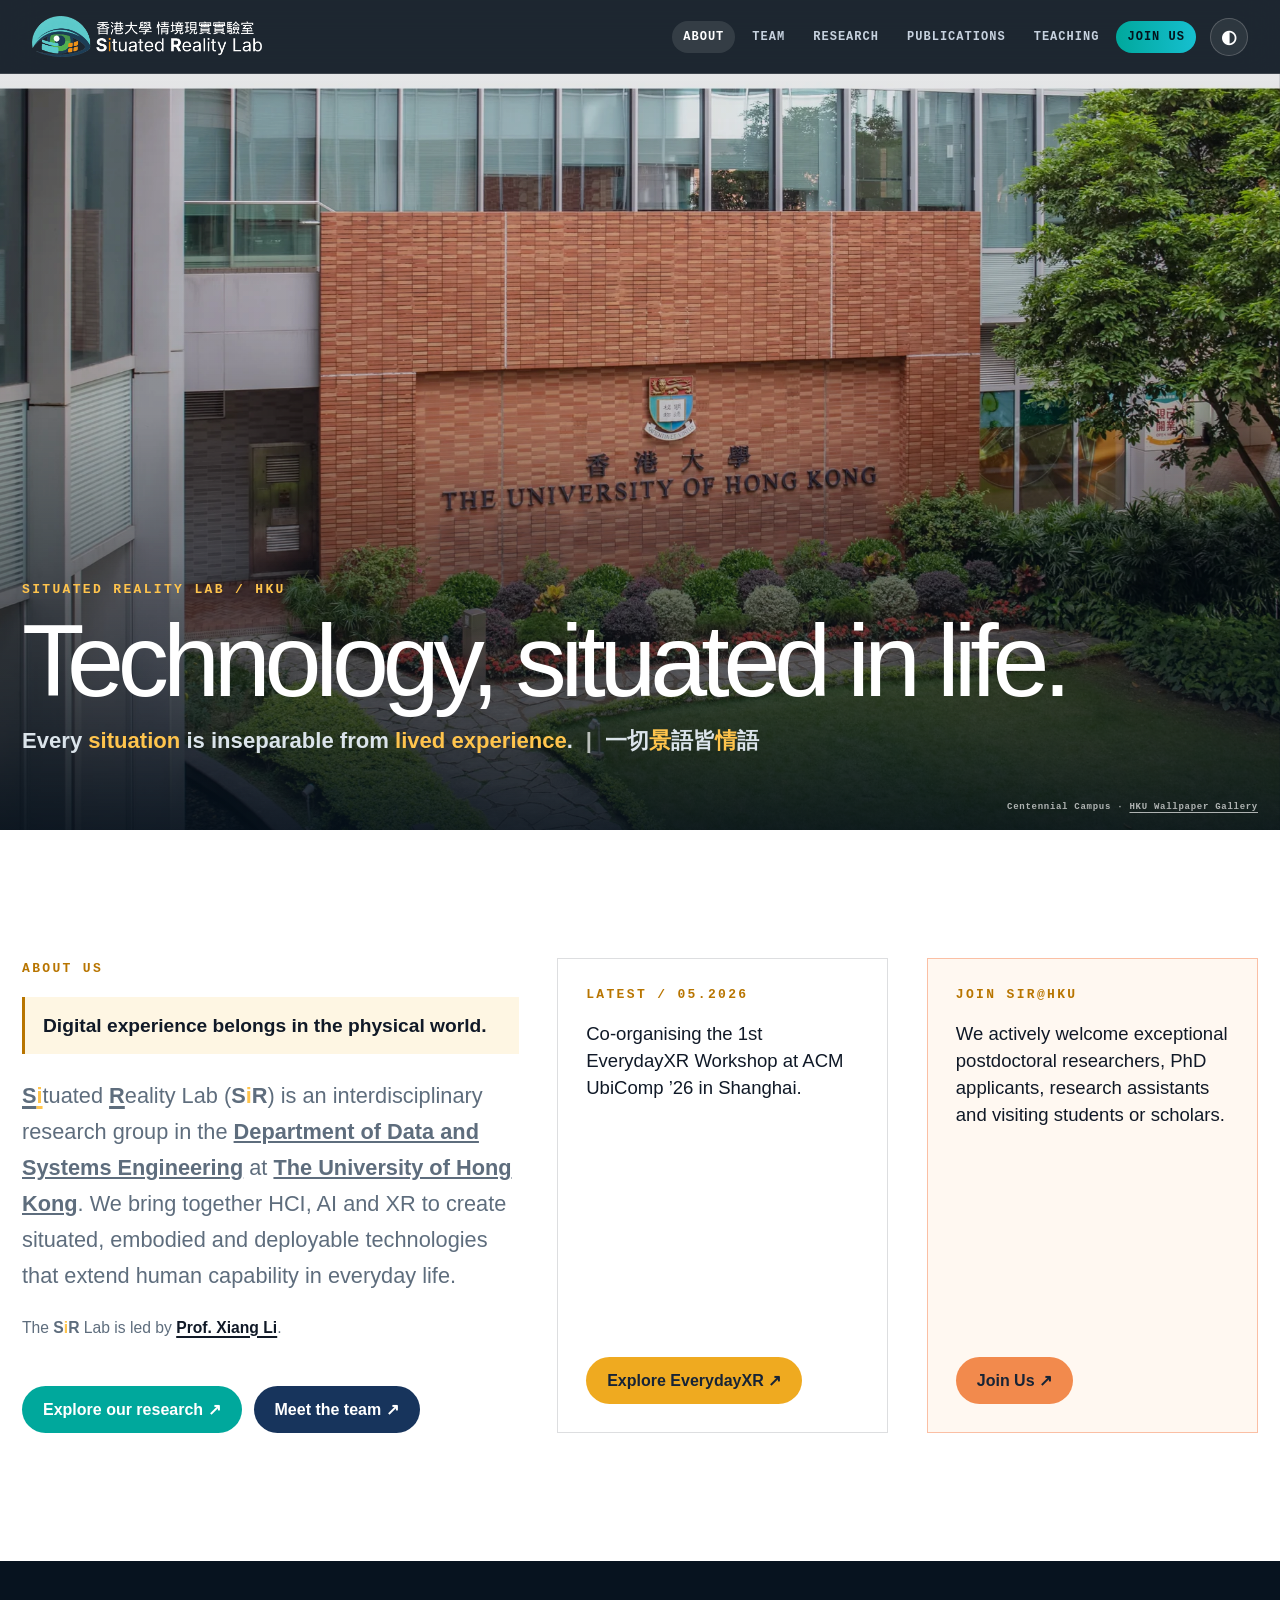
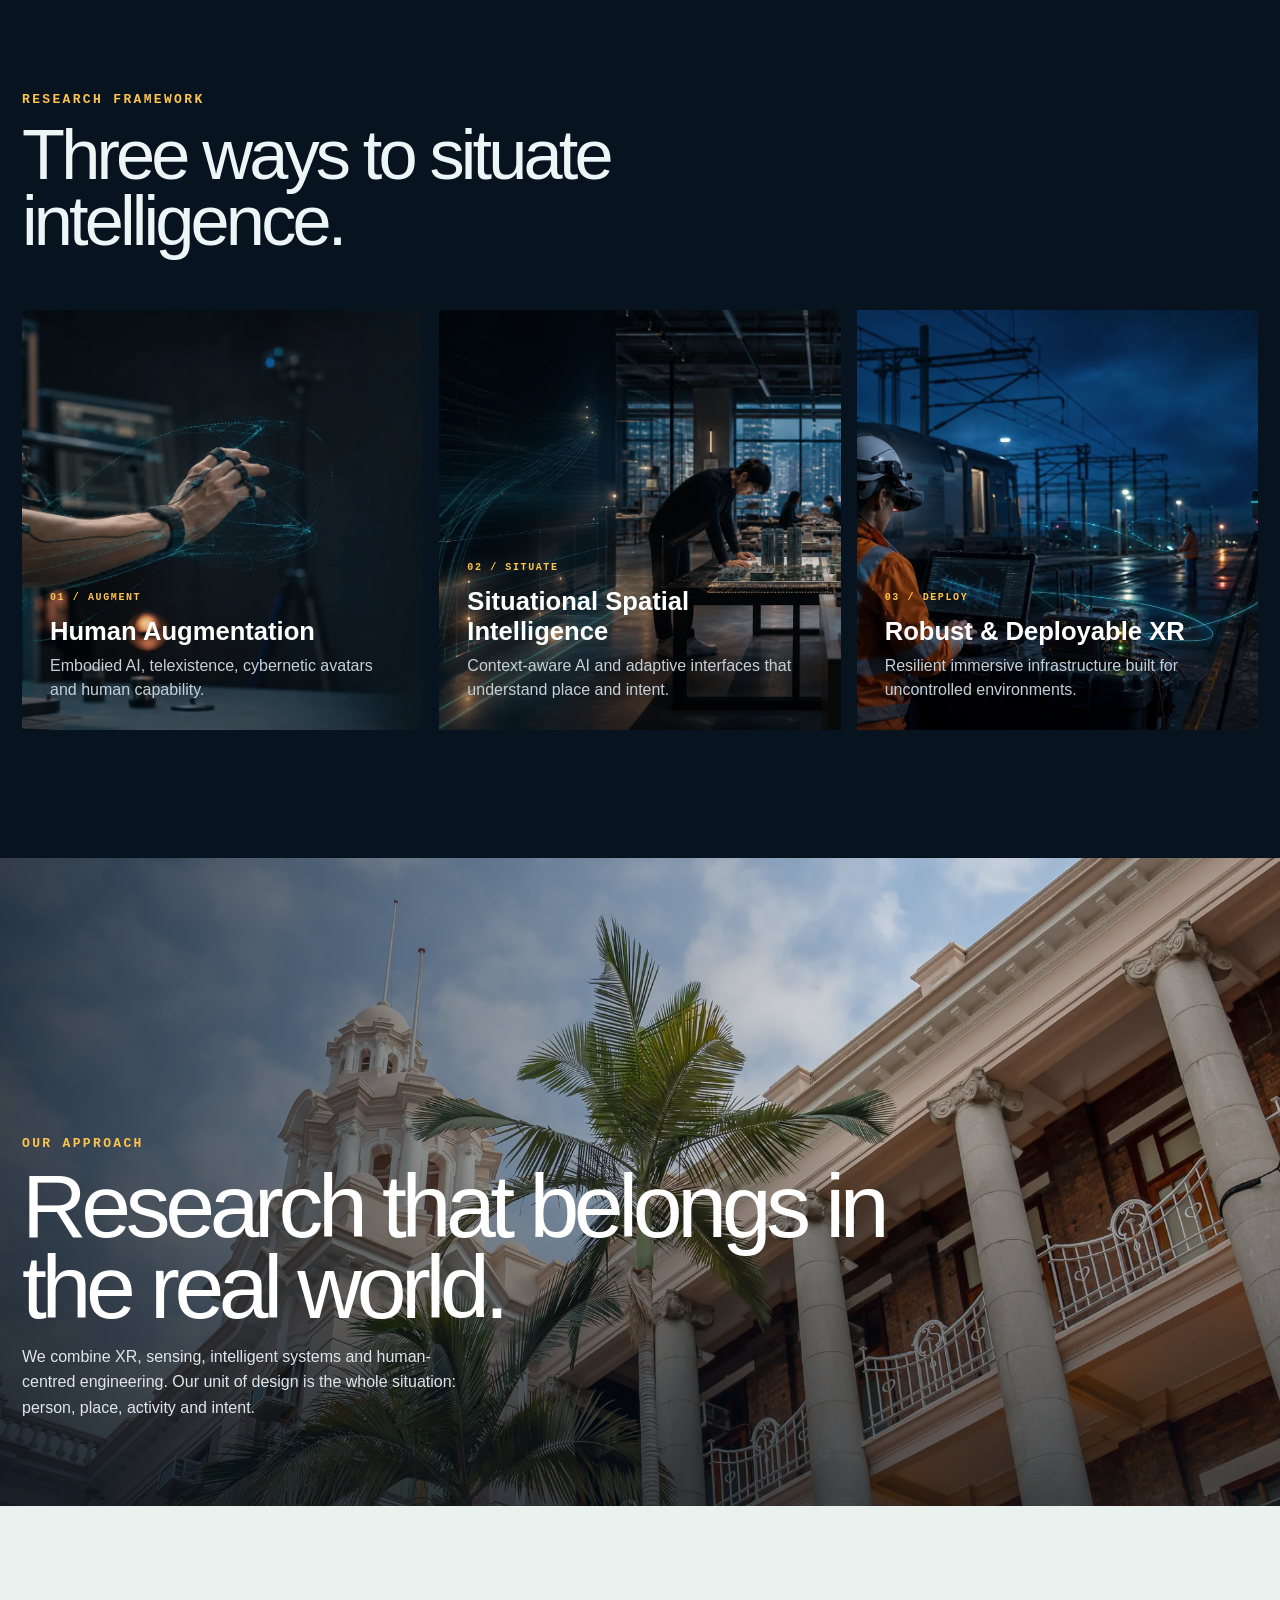
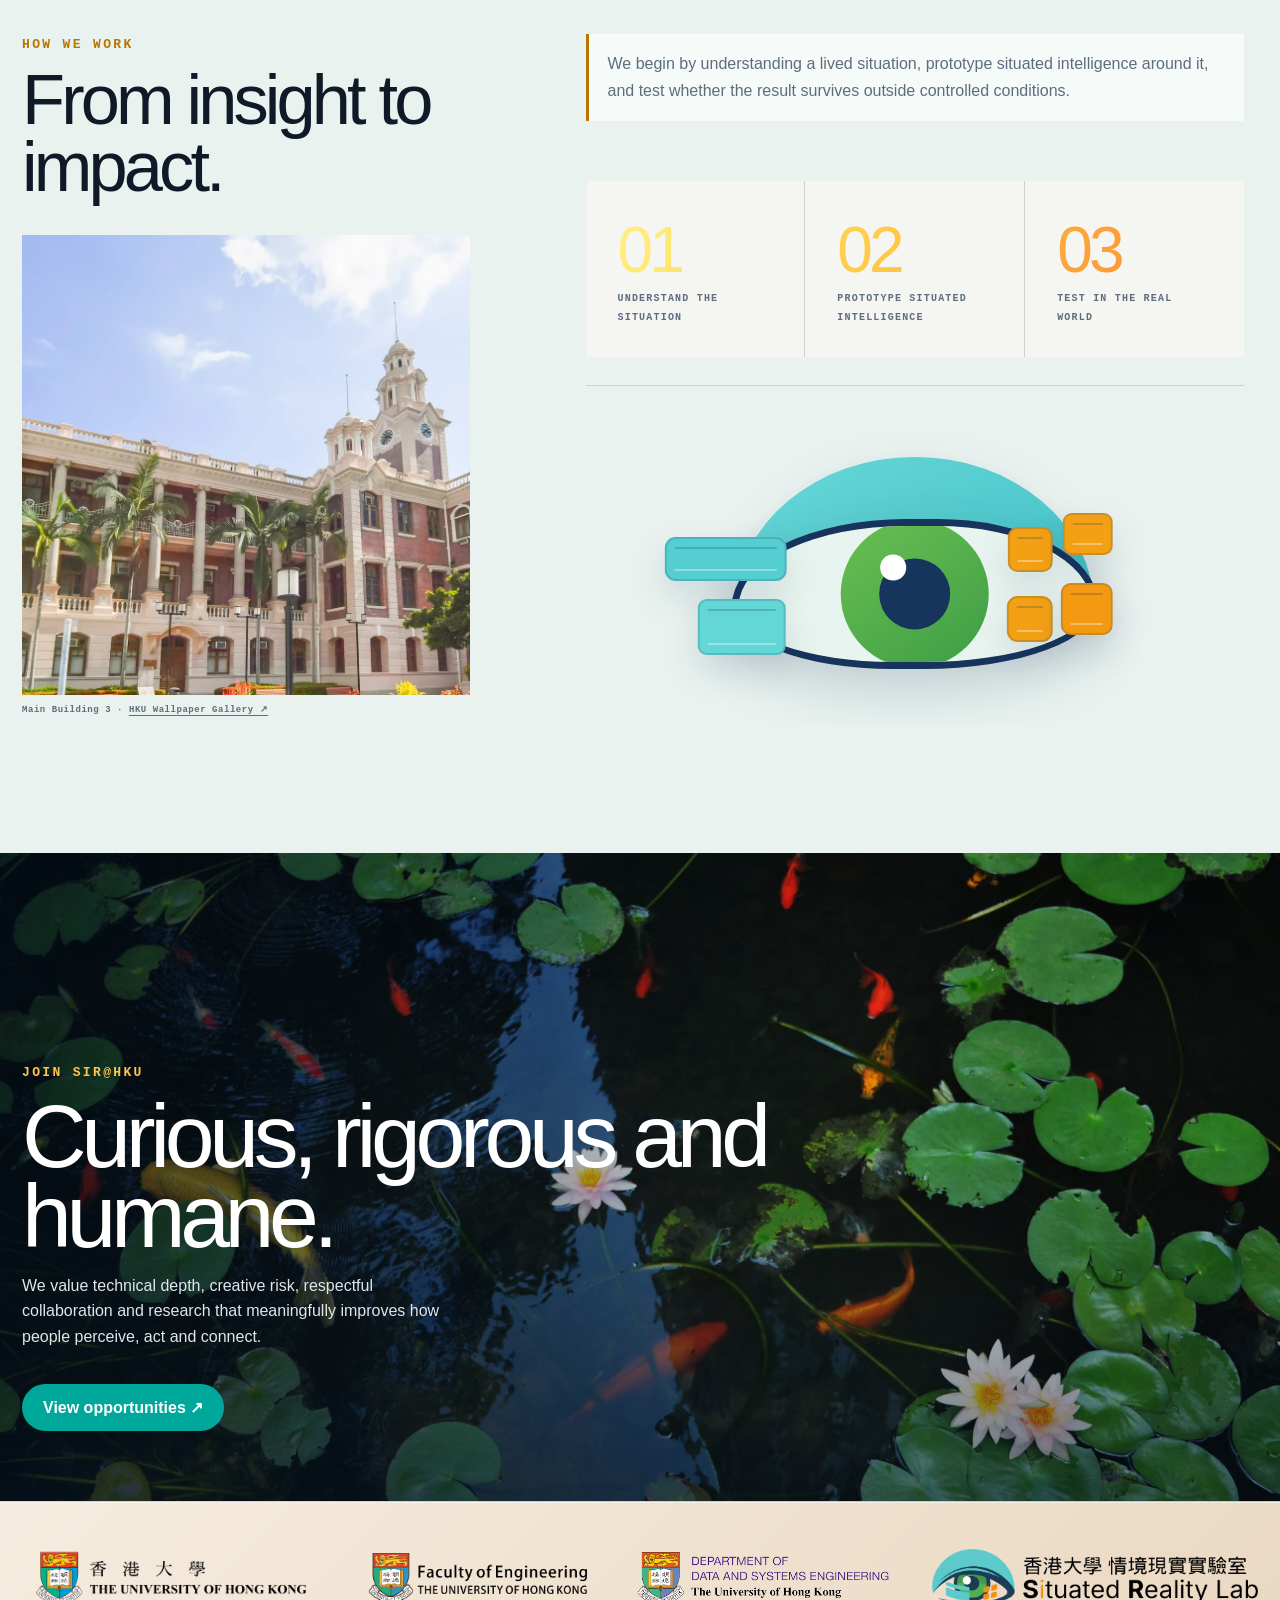
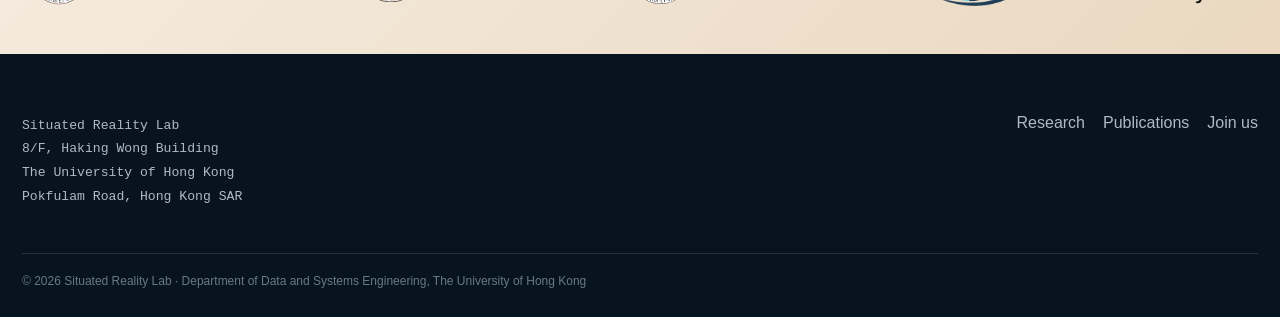
==== commit bc6ce41a: "Add lab leadership note to About section" ====
--- a/index.html
+++ b/index.html
@@ -1,10 +1,10 @@
-<!doctype html><html lang="en"><head><meta charset="utf-8"><meta name="viewport" content="width=device-width,initial-scale=1"><meta name="theme-color" content="#07131f"><title>Situated Reality Lab — SiR@HKU</title><meta name="description" content="The Situated Reality Lab at The University of Hong Kong explores human augmentation, situational spatial intelligence and deployable XR systems."><meta property="og:title" content="Situated Reality Lab — SiR@HKU"><meta property="og:description" content="Every situation is inseparable from lived experience."><meta property="og:image" content="assets/campus/centennial-campus.webp"><link rel="icon" href="assets/brand/favicon.png"><link rel="stylesheet" href="site.css?v=20260717-eye-thin1"></head><body>
-<a class="skip" href="#content">Skip to content</a><header class="site-head"><a class="site-brand" href="index.html"><img src="assets/brand/sir-full-white.png" alt="Situated Reality Lab at HKU"></a><button class="nav-toggle" aria-expanded="false" aria-label="Open navigation">☰</button><nav class="site-nav" aria-label="Primary"><a href="index.html" aria-current="page">About</a><a href="team.html">Team</a><a href="research.html">Research</a><a href="publications.html">Publications</a><a href="teaching.html">Teaching</a><a class="join-pill" href="join.html">Join us</a></nav></header>
+<!doctype html><html lang="en"><head><meta charset="utf-8"><meta name="viewport" content="width=device-width,initial-scale=1"><meta name="theme-color" content="#07131f"><title>Situated Reality Lab — SiR@HKU</title><meta name="description" content="The Situated Reality Lab at The University of Hong Kong explores human augmentation, situational spatial intelligence and deployable XR systems."><meta property="og:title" content="Situated Reality Lab — SiR@HKU"><meta property="og:description" content="Every situation is inseparable from lived experience."><meta property="og:image" content="assets/campus/centennial-campus.webp"><link rel="icon" href="assets/brand/favicon.png"><link rel="stylesheet" href="site.css?v=20260720-about-lead1"></head><body>
+<a class="skip" href="#content">Skip to content</a><header class="site-head"><a class="site-brand" href="index.html"><img src="assets/brand/sir-full-white.png" alt="Situated Reality Lab at HKU"></a><button class="nav-toggle" aria-expanded="false" aria-label="Open navigation">☰</button><nav class="site-nav" aria-label="Primary"><a href="index.html" aria-current="page">About</a><a href="team.html">Team</a><a href="research.html">Research</a><a href="publications.html">Publications</a><a href="teaching.html">Teaching</a><a class="join-pill" href="/join-us">Join us</a></nav></header>
 <main id="content" class="page-main"><section class="campus-hero"><img src="assets/campus/centennial-campus.webp" alt="HKU Centennial Campus"><div class="hero-copy"><span class="eyebrow">Situated Reality Lab / HKU</span><h1>Technology, situated in life.</h1><p class="hero-manifesto">Every <strong class="manifesto-accent">situation</strong> is inseparable from <strong class="manifesto-accent">lived experience</strong>. <span class="manifesto-divider">|</span> 一切<span class="manifesto-accent">景</span>語皆<span class="manifesto-accent">情</span>語</p></div><small class="photo-credit">Centennial Campus · <a href="https://hku.hk/multimedia/wallpaper-gallery/page-1/">HKU Wallpaper Gallery</a></small></section>
-<section class="section section--white"><div class="about-intro reveal"><div><span class="eyebrow">About us</span><aside class="about-note">Digital experience belongs in the physical world.</aside><p class="lede"><span class="sir-full-name"><strong class="sir-initial">S<span class="sir-i">i</span></strong>tuated <strong class="sir-initial">R</strong>eality Lab</span> (<strong class="sir-abbr">S<span class="sir-i">i</span>R</strong>) is an interdisciplinary research group in the <strong><a href="https://www.dase.hku.hk/" target="_blank" rel="noreferrer">Department of Data and Systems Engineering</a></strong> at <strong><a href="https://www.hku.hk/" target="_blank" rel="noreferrer">The University of Hong Kong</a></strong>. We bring together HCI, AI and XR to create situated, embodied and deployable technologies that extend human capability in everyday life.</p><div class="about-actions"><a class="button button--teal" href="research.html">Explore our research ↗</a><a class="button" href="team.html">Meet the team ↗</a></div></div><aside class="about-update"><span class="eyebrow">Latest / 05.2026</span><p>Co-organising the 1st EverydayXR Workshop at ACM UbiComp ’26 in Shanghai.</p><a class="button button--amber" href="https://sites.google.com/view/everydayxr2026" target="_blank" rel="noreferrer">Explore EverydayXR ↗</a></aside><aside class="about-update about-update--join"><span class="eyebrow">Join SiR@HKU</span><p>We actively welcome exceptional postdoctoral researchers, PhD applicants, research assistants and visiting students or scholars.</p><a class="button button--orange" href="join.html">Join Us ↗</a></aside></div></section>
+<section class="section section--white"><div class="about-intro reveal"><div><span class="eyebrow">About us</span><aside class="about-note">Digital experience belongs in the physical world.</aside><p class="lede"><span class="sir-full-name"><strong class="sir-initial">S</strong><strong class="sir-initial sir-i">i</strong>tuated <strong class="sir-initial">R</strong>eality Lab</span> (<strong class="sir-abbr">S<span class="sir-i">i</span>R</strong>) is an interdisciplinary research group in the <strong><a href="https://www.dase.hku.hk/" target="_blank" rel="noreferrer">Department of Data and Systems Engineering</a></strong> at <strong><a href="https://www.hku.hk/" target="_blank" rel="noreferrer">The University of Hong Kong</a></strong>. We bring together HCI, AI and XR to create situated, embodied and deployable technologies that extend human capability in everyday life.</p><p class="about-leadership">The <strong class="sir-abbr">S<span class="sir-i">i</span>R</strong> Lab is led by <strong><a href="https://www.xiang-li.phd/" target="_blank" rel="noreferrer">Prof. Xiang Li</a></strong>.</p><div class="about-actions"><a class="button button--teal" href="research.html">Explore our research ↗</a><a class="button" href="team.html">Meet the team ↗</a></div></div><aside class="about-update"><span class="eyebrow">Latest / 05.2026</span><p>Co-organising the 1st EverydayXR Workshop at ACM UbiComp ’26 in Shanghai.</p><a class="button button--amber" href="https://sites.google.com/view/everyday-xr/home" target="_blank" rel="noreferrer">Explore EverydayXR ↗</a></aside><aside class="about-update about-update--join"><span class="eyebrow">Join SiR@HKU</span><p>We actively welcome exceptional postdoctoral researchers, PhD applicants, research assistants and visiting students or scholars.</p><a class="button button--orange" href="/join-us">Join Us ↗</a></aside></div></section>
 <section class="section section--dark"><span class="eyebrow">Research framework</span><h2>Three ways to situate intelligence.</h2><div class="pillars reveal"><a class="pillar" href="research.html#augmentation"><img src="assets/research/human-augmentation-v2.webp" alt="Human augmentation research"><span>01 / AUGMENT</span><h3>Human Augmentation</h3><p>Embodied AI, telexistence, cybernetic avatars and human capability.</p></a><a class="pillar" href="research.html#intelligence"><img src="assets/research/spatial-intelligence-v2.webp" alt="Situational spatial intelligence research"><span>02 / SITUATE</span><h3>Situational Spatial Intelligence</h3><p>Context-aware AI and adaptive interfaces that understand place and intent.</p></a><a class="pillar" href="research.html#systems"><img src="assets/research/deployable-xr-v2.webp" alt="Deployable XR systems research"><span>03 / DEPLOY</span><h3>Robust & Deployable XR</h3><p>Resilient immersive infrastructure built for uncontrolled environments.</p></a></div></section>
 <section class="campus-break"><img src="assets/campus/main-building-1.webp" alt="HKU Main Building"><div class="campus-break__copy reveal"><span class="eyebrow">Our approach</span><h2>Research that belongs in the real world.</h2><p>We combine XR, sensing, intelligent systems and human-centred engineering. Our unit of design is the whole situation: person, place, activity and intent.</p></div></section>
 <section class="section section--tint"><div class="section-grid reveal"><div><span class="eyebrow">How we work</span><h2>From insight to impact.</h2><figure class="how-campus-image"><img src="assets/campus/main-building-3.webp" alt="HKU Main Building beneath a blue sky"><figcaption>Main Building 3 · <a href="https://hku.hk/multimedia/wallpaper-gallery/page-1/" target="_blank" rel="noreferrer">HKU Wallpaper Gallery ↗</a></figcaption></figure></div><div class="prose"><aside class="how-note">We begin by understanding a lived situation, prototype situated intelligence around it, and test whether the result survives outside controlled conditions.</aside><div class="kpi-row how-we-work__steps"><div class="kpi"><b>01</b><span>Understand the situation</span></div><div class="kpi"><b>02</b><span>Prototype situated intelligence</span></div><div class="kpi"><b>03</b><span>Test in the real world</span></div></div><div class="how-eye-wrap" data-about-eye><div class="about-eye-world" aria-hidden="true"><div class="about-eye"><div class="about-eye__cap"></div><div class="about-eye__sclera"><div class="about-eye__iris"><div class="about-eye__pupil"><i></i></div></div></div></div><span class="about-window about-window--1"></span><span class="about-window about-window--2"></span><span class="about-window about-window--3"></span><span class="about-window about-window--4"></span><span class="about-window about-window--5"></span><span class="about-window about-window--6"></span></div></div></div></div></section>
-<section class="campus-break"><img src="assets/campus/law-pond.webp" alt="Pond lilies by the HKU Faculty of Law"><div class="campus-break__copy reveal"><span class="eyebrow">Join SiR@HKU</span><h2>Curious, rigorous and humane.</h2><p>We value technical depth, creative risk, respectful collaboration and research that meaningfully improves how people perceive, act and connect.</p><a class="button button--teal" href="join.html">View opportunities ↗</a></div></section></main>
+<section class="campus-break"><img src="assets/campus/law-pond.webp" alt="Pond lilies by the HKU Faculty of Law"><div class="campus-break__copy reveal"><span class="eyebrow">Join SiR@HKU</span><h2>Curious, rigorous and humane.</h2><p>We value technical depth, creative risk, respectful collaboration and research that meaningfully improves how people perceive, act and connect.</p><a class="button button--teal" href="/join-us">View opportunities ↗</a></div></section></main>
 <div class="logo-strip"><img src="assets/brand/hku-logo.png" alt="The University of Hong Kong"><img src="assets/brand/engineering-logo.png" alt="Faculty of Engineering"><img src="assets/brand/dase-logo.png" alt="Department of Data and Systems Engineering"><img src="assets/brand/sir-full.png" alt="Situated Reality Lab"></div>
-<footer class="site-foot"><div class="foot-grid"><address>Situated Reality Lab<br>8/F, Haking Wong Building<br>The University of Hong Kong<br>Pokfulam Road, Hong Kong SAR</address><nav><a href="research.html">Research</a><a href="publications.html">Publications</a><a href="join.html">Join us</a></nav></div><div class="copyright">© 2026 Situated Reality Lab · Department of Data and Systems Engineering, The University of Hong Kong</div></footer><script src="site.js?v=20260717-about-eye3"></script></body></html>
+<footer class="site-foot"><div class="foot-grid"><address>Situated Reality Lab<br>8/F, Haking Wong Building<br>The University of Hong Kong<br>Pokfulam Road, Hong Kong SAR</address><nav><a href="research.html">Research</a><a href="publications.html">Publications</a><a href="/join-us">Join us</a></nav></div><div class="copyright">© 2026 Situated Reality Lab · Department of Data and Systems Engineering, The University of Hong Kong</div></footer><script src="site.js?v=20260717-about-eye3"></script></body></html>
--- a/site.css
+++ b/site.css
@@ -8,7 +8,7 @@
 .team-grid{display:grid;grid-template-columns:repeat(4,1fr);gap:18px;margin-top:55px}.person{background:#fff;border:1px solid var(--line)}.person img,.person-placeholder{width:100%;aspect-ratio:1;object-fit:cover;background:linear-gradient(135deg,var(--navy),var(--teal));}.person-placeholder{display:grid;place-items:center;color:#fff;font-size:4rem;font-weight:300}.person__copy{padding:21px}.person__copy h3{margin:0 0 8px;font-size:1.25rem}.person__copy p{margin:3px 0;color:var(--muted);font-size:.9rem;line-height:1.45}.person__copy .role{color:var(--yellow-ink);font:700 10px/1.3 var(--mono);letter-spacing:.09em;text-transform:uppercase}.alumni{columns:2;column-gap:55px;padding:0;list-style:none}.alumni li{break-inside:avoid;padding:13px 0;border-bottom:1px solid var(--line);color:var(--muted)}
 .research-block{display:grid;grid-template-columns:70px 1fr;gap:35px;padding:45px 0;border-top:1px solid var(--line)}.research-block .num{font:700 12px/1 var(--mono);color:var(--orange)}.research-block h3{margin:0 0 15px;font-size:clamp(2rem,3.4vw,3.5rem);letter-spacing:-.04em}.topic-list{display:grid;grid-template-columns:1fr 1fr;gap:12px 35px;padding:0;list-style:none}.topic-list li{padding:14px 0;border-top:1px solid var(--line);color:var(--muted);line-height:1.55}
 .research-scroll{background:#06111c}.research-scroll__section{position:relative;min-height:145vh;color:#fff}.research-scroll__panel{position:sticky;top:74px;display:grid;grid-template-columns:1.15fr .85fr;height:calc(100vh - 74px);min-height:650px;overflow:hidden;background:#07131f}.research-scroll__section:nth-child(even) .research-scroll__panel{grid-template-columns:.85fr 1.15fr}.research-scroll__section:nth-child(even) .research-scroll__visual{order:2}.research-scroll__visual{position:relative;overflow:hidden}.research-scroll__visual:after{content:"";position:absolute;inset:0;background:linear-gradient(90deg,transparent 55%,#07131f)}.research-scroll__section:nth-child(even) .research-scroll__visual:after{background:linear-gradient(270deg,transparent 55%,#07131f)}.research-scroll__visual img{width:100%;height:100%;object-fit:cover;filter:saturate(.86) contrast(1.05);transform:scale(1.03)}.research-scroll__copy{display:flex;flex-direction:column;justify-content:center;padding:clamp(34px,6vw,90px)}.research-scroll__num{font:700 10px/1 var(--mono);letter-spacing:.18em;color:#6ae2d7}.research-scroll__copy h2{margin:20px 0;font-size:clamp(3rem,5.5vw,6rem);font-weight:470;line-height:.9;letter-spacing:-.06em}.research-scroll__copy>p{max-width:42ch;color:#bdc9d2;font-size:1.05rem;line-height:1.6}.research-keywords{display:flex;flex-wrap:wrap;gap:9px;margin:24px 0 0;padding:0;list-style:none}.research-keywords li{padding:9px 11px;border:1px solid rgba(255,255,255,.18);border-radius:99px;color:#e4edf2;font:650 9px/1.2 var(--mono);letter-spacing:.06em}.research-scroll__cta{margin-top:28px;color:#72e1d7;text-decoration:none;font-weight:650}
-.about-intro{display:grid;grid-template-columns:1fr 1fr;gap:clamp(40px,8vw,110px);align-items:end}.about-update{padding:28px;border:1px solid var(--line);background:#fff}.about-update p{font-size:1.25rem;line-height:1.45}.about-update a{text-underline-offset:4px}.about-actions{display:flex;gap:12px;flex-wrap:wrap;margin-top:28px}
+.about-intro{display:grid;grid-template-columns:1fr 1fr;gap:clamp(40px,8vw,110px);align-items:end}.about-update{padding:28px;border:1px solid var(--line);background:#fff}.about-update p{font-size:1.25rem;line-height:1.45}.about-update a{text-underline-offset:4px}.about-leadership{margin:14px 0 0;color:var(--muted);font-size:clamp(.98rem,1.15vw,1.08rem);line-height:1.55}.about-leadership a{color:var(--ink);font-weight:750;text-decoration-color:currentColor;text-decoration-thickness:1.5px;text-underline-offset:3px}.about-actions{display:flex;gap:12px;flex-wrap:wrap;margin-top:28px}
 .manifesto-accent,.text-accent{color:var(--yellow)}.manifesto-divider{padding:0 .3em;color:rgba(255,255,255,.7)}.hero-copy .hero-manifesto{max-width:none;font-size:clamp(1.08rem,1.8vw,1.38rem);font-weight:650}
 .pub-tools{display:flex;gap:12px;align-items:center;margin:35px 0}.pub-tools input{width:min(520px,100%);padding:15px 18px;border:1px solid var(--line);background:#fff;font:inherit}.pub-year{display:grid;grid-template-columns:140px 1fr;gap:35px;padding:40px 0;border-top:1px solid var(--line)}.pub-year h2{margin:0;font-size:2.5rem}.pub-list{margin:0;padding:0 0 0 2.5rem;list-style:decimal}.pub-list li{padding:0 0 24px .35rem;color:var(--muted);line-height:1.6}.pub-list li::marker{color:var(--yellow-ink);font:800 11px/1 var(--mono)}.pub-list strong{color:var(--ink)}.author-highlight{padding:0 .15em;color:#fff;background:var(--navy);font-weight:750}.pub-note{color:var(--orange);font-weight:800}.badge{display:inline-block;margin:5px 0 0 8px;padding:5px 8px;color:#fff;background:var(--orange);font:700 9px/1.25 var(--mono);letter-spacing:.05em;text-transform:uppercase}.publication-key{margin:-10px 0 28px;color:var(--muted);font-size:.88rem}.publication-key sup{color:var(--orange);font-weight:800}
 .teaching-group{padding:36px;border:1px solid var(--line);background:#fff}.teaching-group+.teaching-group{margin-top:24px}.teaching-brand{display:flex;align-items:center;min-height:74px;margin-bottom:20px}.teaching-brand img{width:auto;max-width:min(420px,100%);max-height:74px;object-fit:contain}.teaching-brand--cam img{max-height:64px}.supervision-note{margin-top:24px;padding:18px 20px;border-left:3px solid var(--teal);color:var(--muted);background:#f2f6f4;font-size:.9rem;line-height:1.6}
@@ -133,6 +133,7 @@
 .about-window--5{right:13%;top:55%;width:108px;height:60px;border-radius:11px;background:#54cdd0}
 .about-window--6{right:5%;top:22%;width:50px;height:74px;border-radius:10px;background:#f39a12}
 html[data-theme=dark] .about-eye-section .about-intro>div:first-child{color:#eef5f7;background:rgba(16,34,49,.94);border-color:rgba(255,255,255,.1)}
+html[data-theme=dark] .about-leadership a{color:#eef5f7}
 html[data-theme=dark] .about-eye__sclera{background:#dcece8}
 @media(max-width:900px){.about-eye-section{min-height:0;padding-bottom:300px}.about-eye-world{height:285px}.about-eye-section .about-intro>div:first-child{padding:22px}.about-window--1{left:2%}.about-window--2{left:9%}.about-window--5{right:8%}.about-window--6{right:1%}}
 @media(max-width:600px){.about-eye-section{padding-bottom:250px}.about-eye-world{height:235px}.about-eye{width:220px;height:124px}.about-window--1{width:72px;height:36px}.about-window--2{width:58px;height:46px}.about-window--3{left:18%;width:38px;height:38px}.about-window--4{right:17%;width:40px;height:34px}.about-window--5{width:64px;height:42px}.about-window--6{width:36px;height:52px}}
@@ -159,3 +160,11 @@
 html[data-theme=dark] .how-note{color:#b9c5ce;background:rgba(255,255,255,.045)}
 @media(max-width:600px){.how-campus-image img{height:300px}.how-eye-wrap{height:250px}.how-eye-wrap .about-eye-world{height:240px;transform:translateX(-50%) scale(.78)}}
 .research-outro{position:relative;z-index:4}.research-outro__image{width:100%;margin:0 0 30px}.research-outro__image img{width:100%;aspect-ratio:16/8;object-fit:cover;object-position:center 43%}.research-outro__image figcaption{padding-top:10px;color:var(--muted);font:650 9px/1.45 var(--mono);letter-spacing:.06em}.research-outro__image a{font-weight:700;text-decoration-color:var(--yellow-ink);text-underline-offset:3px}
+
+/* Join page refinements */
+.opening-intro{grid-template-columns:1fr;row-gap:10px}.opening-intro h2{max-width:none;margin-bottom:8px;white-space:nowrap}.opening-note{grid-column:1;grid-row:auto;align-self:start;width:100%;margin:0;padding:20px 22px;border-left:3px solid var(--yellow);color:var(--muted);background:#fff8df;font-size:1.03rem;line-height:1.7}
+.visitor-list{display:grid;gap:10px;margin:18px 0 24px;padding-left:1.2em}.visitor-list li::marker{color:var(--yellow-ink)}.funded-visitor{text-decoration:underline;text-decoration-color:var(--yellow-ink);text-decoration-thickness:2px;text-underline-offset:3px}
+.reading-list .citation-meta,.reading-list .open-access-label{font-size:12px}
+.reading-section{padding-bottom:clamp(36px,5vw,68px)}.final-thought-section{padding-top:0}
+html[data-theme=dark] .opening-note{color:#f3eadb;background:#2b2418}
+@media(max-width:900px){.opening-intro h2{white-space:normal}.opening-note{grid-column:1;grid-row:auto}}
